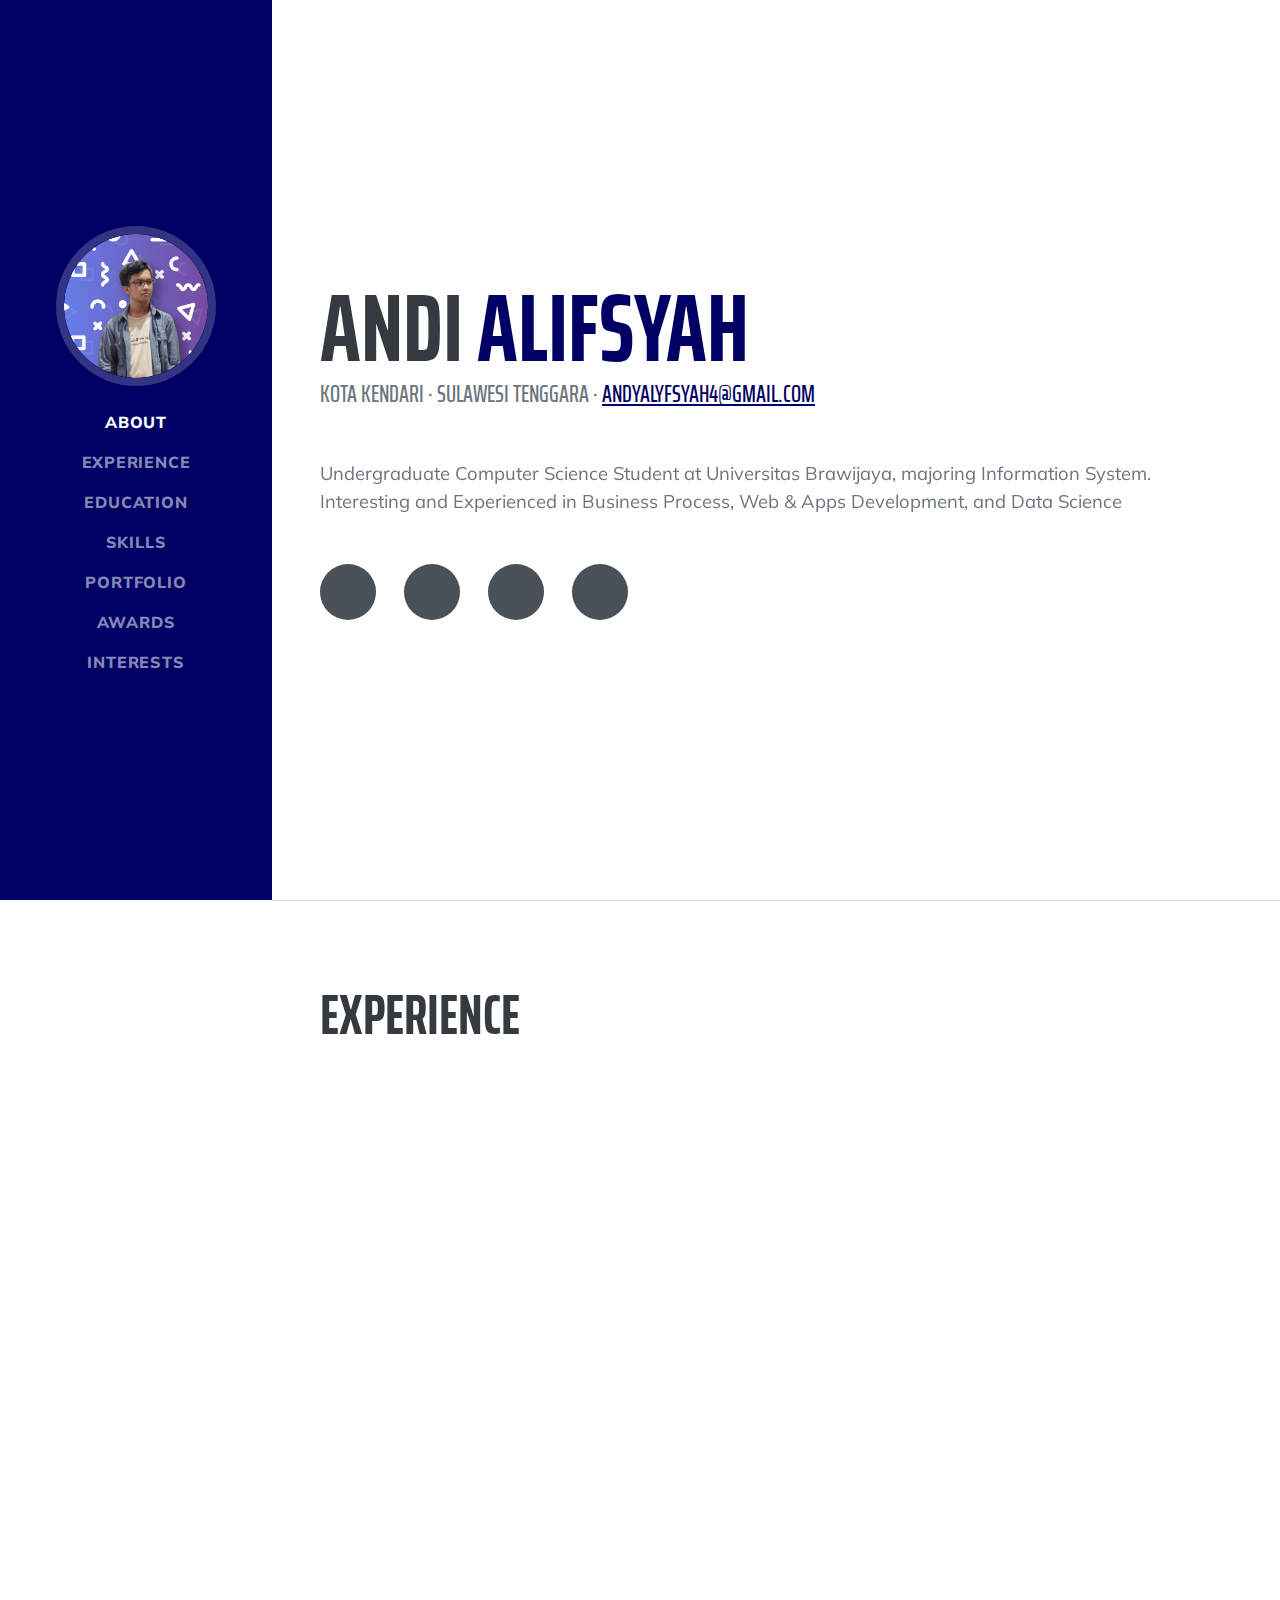
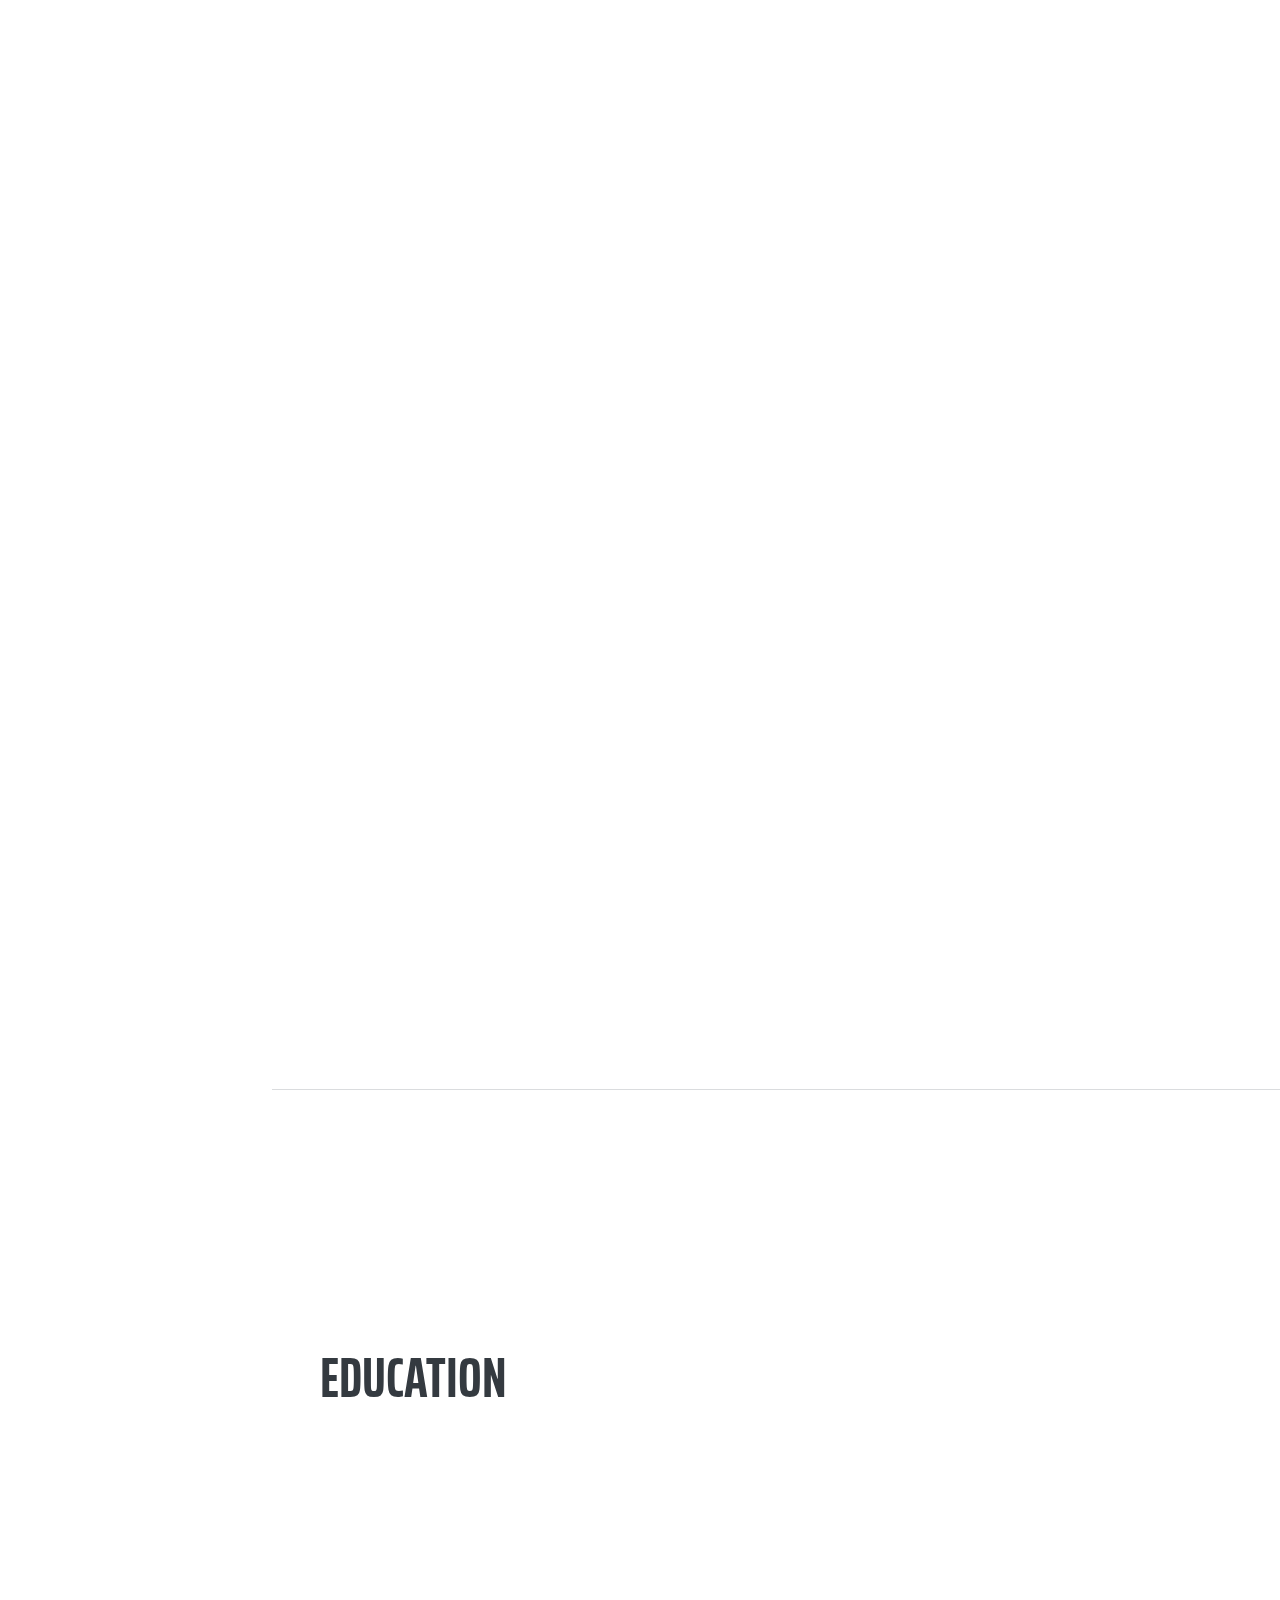
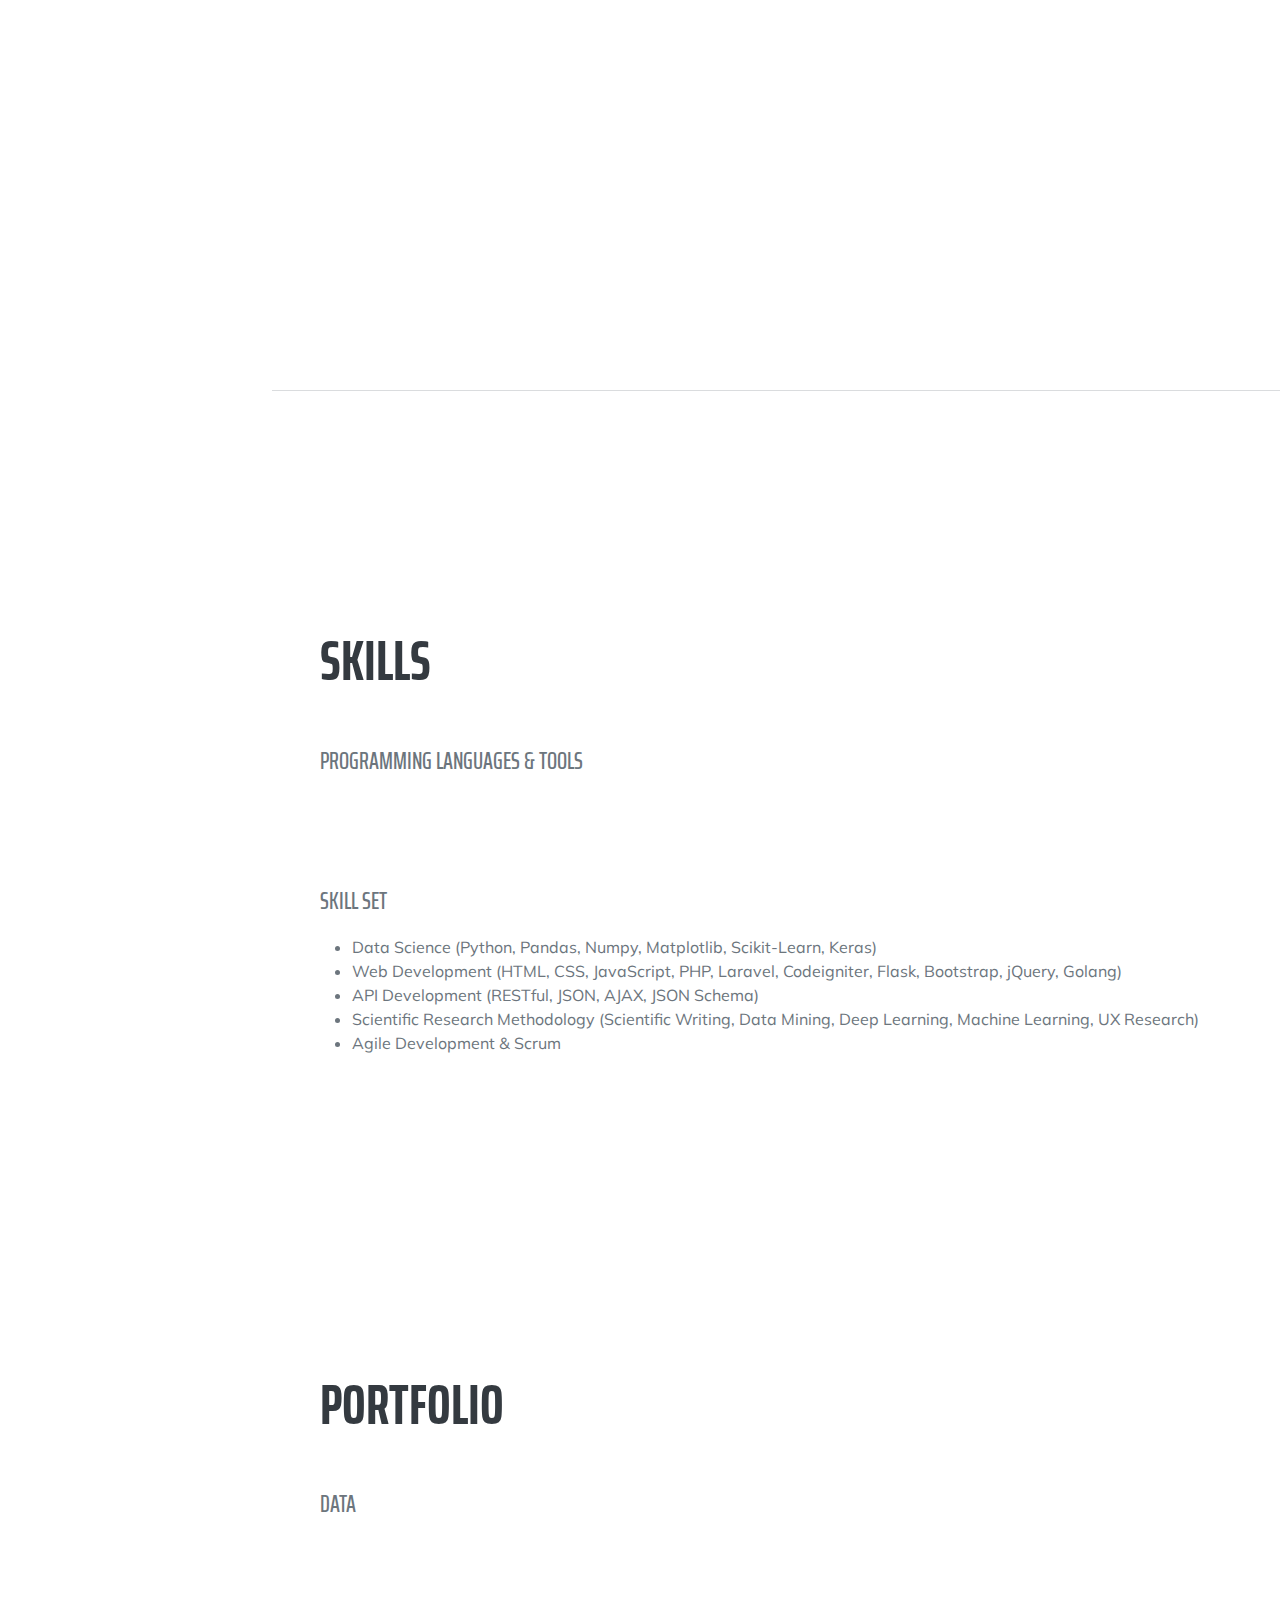
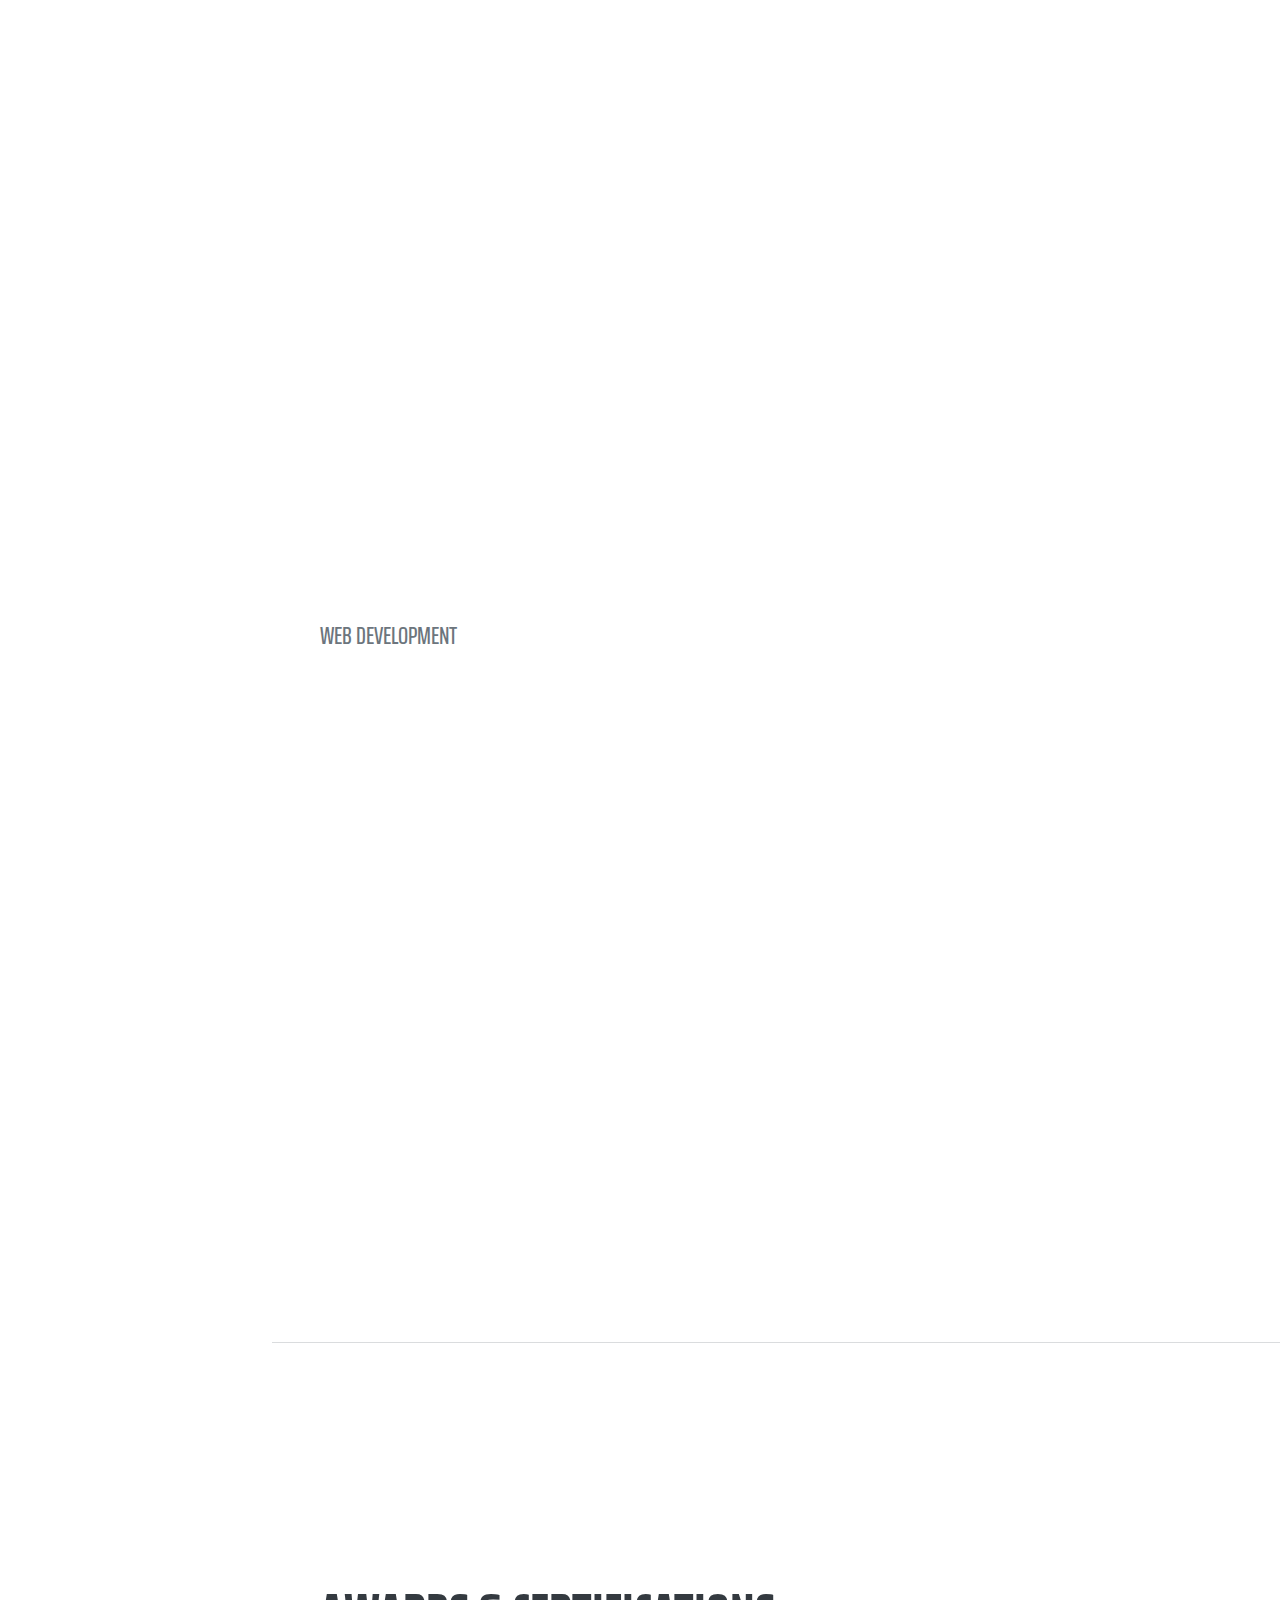
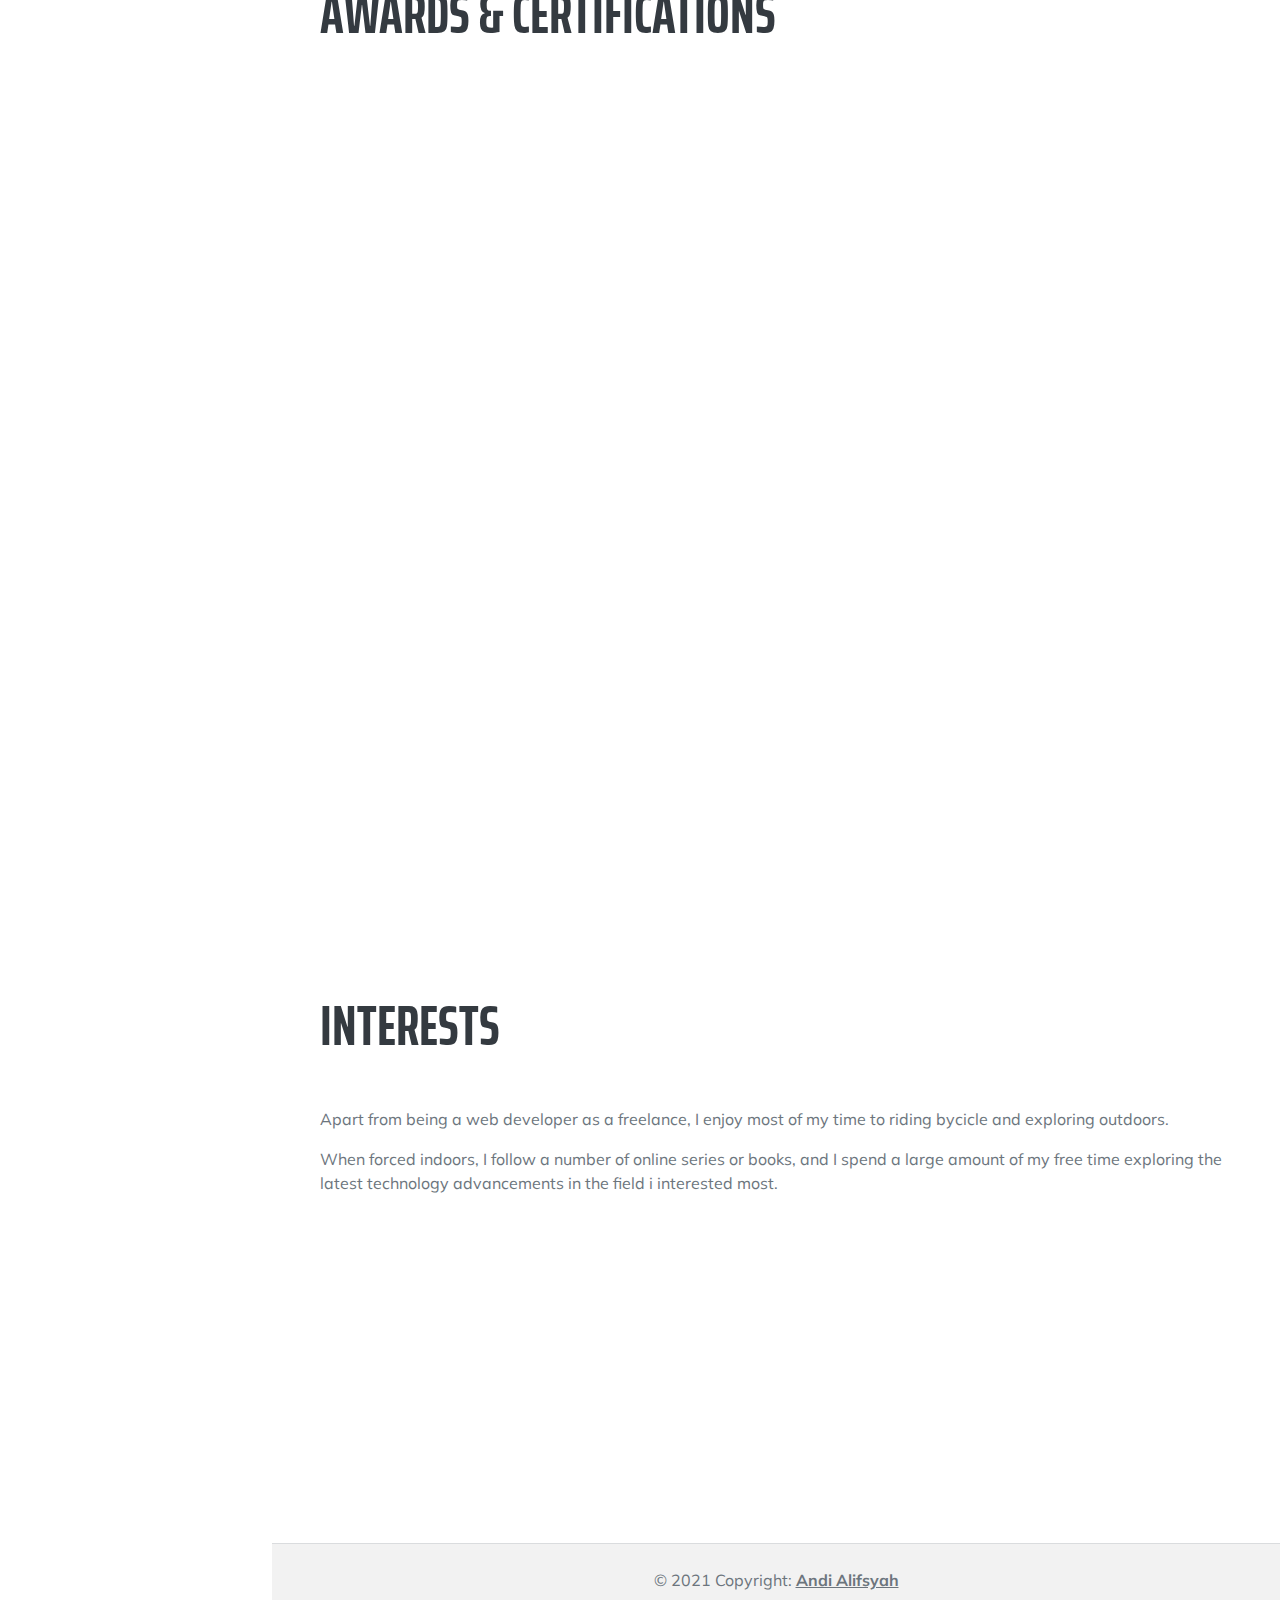
==== index.html @ 4d2c9d0e "ubah dikit (lagi)" ====
<!DOCTYPE html>
<html lang="en">

<head>
    <meta charset="utf-8" />
    <meta name="viewport" content="width=device-width, initial-scale=1" />
    <meta name="google-site-verification" content="ivqWBOQzYNI2BToI3m2baflJYf9LRAAvGxB5oE5J-8c" />
    <meta name="description"
        content="Web Resume of Andi Alifsyah Dyasham, Web Developer, Data Scientist, Researcher. Undergraduate Computer Science Student at Universitas Brawijaya, majoring Information System.
        Interesting and Experienced in Business Process, Web & Apps Development, and Data Science" />
    <meta name="author" content="Andi Alifsyah" />
    <title>Andi Alifsyah Dyasham</title>
    <link rel="icon" type="image/x-icon" href="assets/img/favicon.ico" />
    <!-- Font Awesome icons (free version)-->
    <script src="https://use.fontawesome.com/releases/v5.15.3/js/all.js" crossorigin="anonymous"></script>
    <!-- Google fonts-->
    <link href="https://fonts.googleapis.com/css?family=Saira+Extra+Condensed:500,700" rel="stylesheet"
        type="text/css" />
    <link href="https://fonts.googleapis.com/css?family=Muli:400,400i,800,800i" rel="stylesheet" type="text/css" />
    <!-- Core theme CSS (includes Bootstrap)-->
    <link href="css/styles.css" rel="stylesheet" />
    <link href="https://unpkg.com/aos@2.3.1/dist/aos.css" rel="stylesheet">
    <script src="https://unpkg.com/aos@2.3.1/dist/aos.js"></script>


    <!-- Global site tag (gtag.js) - Google Analytics -->
    <script async src="https://www.googletagmanager.com/gtag/js?id=G-77PC095VLP"></script>
    <script>
        window.dataLayer = window.dataLayer || [];
        function gtag() { dataLayer.push(arguments); }
        gtag('js', new Date());

        gtag('config', 'G-77PC095VLP');
    </script>

</head>

<body id="page-top">
    <!-- Navigation-->
    <nav class="navbar navbar-expand-lg navbar-dark bg-primary fixed-top" id="sideNav">
        <a class="navbar-brand js-scroll-trigger" href="#page-top">
            <span class="d-block d-lg-none">Andi Alifsyah </span>
            <span class="d-none d-lg-block"><img class="img-fluid img-profile rounded-circle mx-auto mb-2"
                    src="assets/img/profile.jpg" alt="..." /></span>
        </a>
        <button class="navbar-toggler" type="button" data-bs-toggle="collapse" data-bs-target="#navbarResponsive"
            aria-controls="navbarResponsive" aria-expanded="false" aria-label="Toggle navigation"><span
                class="navbar-toggler-icon"></span></button>
        <div class="collapse navbar-collapse" id="navbarResponsive">
            <ul class="navbar-nav">
                <li class="nav-item"><a class="nav-link js-scroll-trigger" href="#about">About</a></li>
                <li class="nav-item"><a class="nav-link js-scroll-trigger" href="#experience">Experience</a></li>
                <li class="nav-item"><a class="nav-link js-scroll-trigger" href="#education">Education</a></li>
                <li class="nav-item"><a class="nav-link js-scroll-trigger" href="#skills">Skills</a></li>
                <li class="nav-item"><a class="nav-link js-scroll-trigger" href="#portofolio">Portfolio</a></li>
                <li class="nav-item"><a class="nav-link js-scroll-trigger" href="#awards">Awards</a></li>
                <li class="nav-item"><a class="nav-link js-scroll-trigger" href="#interests">Interests</a></li>
            </ul>
        </div>
    </nav>
    <!-- Page Content-->
    <div class="container-fluid p-0">
        <!-- About-->
        <section class="resume-section" id="about">
            <div class="resume-section-content">
                <h1 class="mb-0">
                    Andi
                    <span class="text-primary">Alifsyah</span>
                </h1>
                <div class="subheading mb-5">
                    Kota Kendari · Sulawesi Tenggara ·
                    <a href="mailto:andyalyfsyah4@gmail.com" class="text-primary">andyalyfsyah4@gmail.com</a>
                </div>
                <p class="lead mb-5" data-aos="zoom-in-down">Undergraduate Computer Science Student at Universitas
                    Brawijaya, majoring Information System. <br> Interesting and Experienced in Business Process, Web &
                    Apps Development, and Data Science</p>
                <div class="social-icons">
                    <a class="social-icon" data-aos="zoom-in-down" href="https://www.linkedin.com/in/andyalyf"><i
                            class="fab fa-linkedin-in"></i></a>
                    <a class="social-icon" data-aos="zoom-in-down" href="https://github.com/AndiAlifs"><i
                            class="fab fa-github"></i></a>
                    <a class="social-icon" data-aos="zoom-in-down" href="https://twitter.com/andyalyfsyah"><i
                            class="fab fa-twitter"></i></a>
                    <a class="social-icon" data-aos="zoom-in-down" href="https://www.instagram.com/andi.alifs/"><i
                            class="fab fa-instagram"></i></a>
                </div>
            </div>
        </section>
        <hr class="m-0" />
        <!-- Experience-->
        <section class="resume-section" id="experience">
            <div class="resume-section-content">
                <h2 class="mb-5">Experience</h2>
                <div class="d-flex flex-column flex-md-row justify-content-between mb-5" data-aos="zoom-in-right">
                    <div class="flex-grow-1">
                        <h3 class="mb-0">Teaching Assistant for Web Development Course</h3>
                        <div class="subheading mb-3">PACCMANN</div>
                        <p>
                            Responsible for assisting students in learning web development. I was assigned to teach
                            students about HTML, CSS, and Javascript. I also responsible for creating and grading
                            assignments and exams.
                        </p>
                    </div>
                    <div class="flex-shrink-0"><span class="text-primary">February 2023 - Present</span></div>
                </div>
                <div class="d-flex flex-column flex-md-row justify-content-between mb-5" data-aos="zoom-in-right">
                    <div class="flex-grow-1">
                        <h3 class="mb-0">Full Stack Web Developer</h3>
                        <div class="subheading mb-3">Venturo Pro, Malang</div>
                        <p>Responsible for implementing and developing web application for client. I was assigned to
                            develop the project from design, development, and deployment. The project that was developed
                            is a web application for managing and monitoring employee performance. Tech stack that was
                            used is Laravel, Angular, Go, Docker, NoSQL, and MySQL
                        </p>
                    </div>
                    <div class="flex-shrink-0"><span class="text-primary">December 2022 - March 2023</span></div>
                </div>
                <div class="d-flex flex-column flex-md-row justify-content-between mb-5" data-aos="zoom-in-right">
                    <div class="flex-grow-1">
                        <h3 class="mb-0">Researcher</h3>
                        <div class="subheading mb-3">Faculty of Computer Science, Universitas Brawijaya</div>
                        <p>Responsible for research and develop project in Technology Enhanced Learning Laboratory of
                            FILKOM UB. The project that was developed is a chatbot engine. I was assigned to develop the
                            project from data collection of most frequent QA in FILKOM Academic Service, exploration and
                            analysis of the data, determine best algorithm, developing the model, and measure the
                            performance</p>
                    </div>
                    <div class="flex-shrink-0"><span class="text-primary">February 2022 - June 2022</span></div>
                </div>
                <div class="d-flex flex-column flex-md-row justify-content-between mb-5" data-aos="zoom-in-right">
                    <div class="flex-grow-1">
                        <h3 class="mb-0">Mobile Apps Laboratory Assistant</h3>
                        <div class="subheading mb-3">Faculty of Computer Science, Universitas Brawijaya</div>
                        <p>Assist lecturer to do practice in laboratory of Mobile Programming courses</p>
                    </div>
                    <div class="flex-shrink-0"><span class="text-primary">January 2022 -May 2022</span></div>
                </div>
                <div class="d-flex flex-column flex-md-row justify-content-between mb-5" data-aos="zoom-in-right">
                    <div class="flex-grow-1">
                        <h3 class="mb-0">Database Laboratory Assistant</h3>
                        <div class="subheading mb-3">Faculty of Computer Science, Universitas Brawijaya</div>
                        <p>Assist lecturer to do practice in laboratory of Database Administration course and Basic
                            Database SQL course</p>
                    </div>
                    <div class="flex-shrink-0"><span class="text-primary">January 2021 - January 2022</span></div>
                </div>
                <div class="d-flex flex-column flex-md-row justify-content-between mb-5" data-aos="zoom-in-right">
                    <div class="flex-grow-1">
                        <h3 class="mb-0">Basic Programming Laboratory Assistant</h3>
                        <div class="subheading mb-3">Faculty of Computer Science, Universitas Brawijaya</div>
                        <p>Assist lecturer to do practice in laboratory in Basic Programming course</p>
                    </div>
                    <div class="flex-shrink-0"><span class="text-primary">August 2020 - December 2020</span></div>
                </div>
                <div class="d-flex flex-column flex-md-row justify-content-between mb-5" data-aos="zoom-in-right">
                    <div class="flex-grow-1">
                        <h3 class="mb-0">full stack web developer Intern</h3>
                        <div class="subheading mb-3">Techno Studio - Kendari</div>
                        <p>Develop web-based application from requirement engineering using UML to development using
                            Bootstrap, Laravel, and jQuery</p>
                    </div>
                    <div class="flex-shrink-0"><span class="text-primary">February 2021 - June 2021</span></div>
                </div>
            </div>
        </section>
        <hr class="m-0" />
        <!-- Education-->
        <section class="resume-section" id="education">
            <div class="resume-section-content">
                <h2 class="mb-5">Education</h2>
                <div class="d-flex flex-column flex-md-row justify-content-between mb-5" data-aos="zoom-in-right">
                    <div class="flex-grow-1">
                        <h3 class="mb-0">Universitas Brawijaya</h3>
                        <div class="subheading mb-3">Masters of Computer Science</div>
                        <div>Computer Science - Intelligent System</div>
                        <div class="flex-shrink-0"><span class="text-primary">August 2022 - Present</span></div>
                        <!-- <p>GPA: 3.23</p> -->
                    </div>
                    <div class="flex-grow-1">
                        <h3 class="mb-0">Universitas Brawijaya</h3>
                        <div class="subheading mb-3">Bachelor of Computer Science</div>
                        <div>Computer Science - Information System</div>
                        <!-- <p>GPA: 3.23</p> -->
                    </div>
                    <div class="flex-shrink-0"><span class="text-primary">August 2019 - Present</span></div>
                </div>
                <div class="d-flex flex-column flex-md-row justify-content-between" data-aos="zoom-in-right">
                    <div class="flex-grow-1">
                        <h3 class="mb-0">SMA Negeri 4 Kendari</h3>
                        <div class="subheading mb-3">Mathematics and Science</div>
                        <!-- <p>GPA: 3.56</p> -->
                    </div>
                    <div class="flex-shrink-0"><span class="text-primary">August 2016 - June 2019</span></div>
                </div>
            </div>
        </section>
        <hr class="m-0" />
        <!-- Skills-->
        <section class="resume-section" id="skills">
            <div class="resume-section-content">
                <h2 class="mb-5">Skills</h2>
                <div class="subheading mb-3">Programming Languages & Tools</div>
                <ul class="list-inline dev-icons">
                    <li class="list-inline-item"><i class="fab fa-python"></i></li>
                    <li class="list-inline-item"><i class="fab fa-php"></i></li>
                    <li class="list-inline-item"><i class="fab fa-js-square"></i></li>
                    <li class="list-inline-item"><i class="fab fa-laravel"></i></li>
                    <li class="list-inline-item"><i class="fab fa-html5"></i></li>
                    <li class="list-inline-item"><i class="fab fa-css3-alt"></i></li>
                    <li class="list-inline-item"><i class="fab fa-bootstrap"></i></li>
                    <li class="list-inline-item"><i class="fab fa-microsoft"></i></li>
                </ul>
                <div class="subheading mb-3">Skill set</div>
                <ul class="fa-ul mb-0">
                    <li>
                        <span class="fa-li"><i class="fas fa-check"></i></span>
                        Data Science (Python, Pandas, Numpy, Matplotlib, Scikit-Learn, Keras)
                    </li>
                    <li>
                        <span class="fa-li"><i class="fas fa-check"></i></span>
                        Web Development (HTML, CSS, JavaScript, PHP, Laravel, Codeigniter, Flask, Bootstrap, jQuery, Golang)
                    </li>
                    <li>
                        <span class="fa-li"><i class="fas fa-check"></i></span>
                        API Development (RESTful, JSON, AJAX, JSON Schema)
                    </li>
                    <li>
                        <span class="fa-li"><i class="fas fa-check"></i></span>
                        Scientific Research Methodology (Scientific Writing, Data Mining, Deep Learning, Machine
                        Learning, UX Research)
                    </li>
                    <li>
                        <span class="fa-li"><i class="fas fa-check"></i></span>
                        Agile Development & Scrum
                    </li>
                </ul>
            </div>
        </section>
        <section class="resume-section" id="portofolio">
            <div class="resume-section-content">
                <h2 class="mb-5">Portfolio</h2>
                <div class="subheading mb-3">Data</div>
                <div class="row mb-3">
                    <div class="col-md-6 col-lg-4 col-sm-12 mb-3" data-aos="zoom-in-down">
                        <div class="card mb-5 mb-lg-0" style="width: 18rem; ">
                            <img src="assets\img\ssprojek\halofilkom.png" class="card-img-top">
                            <div class="card-body">
                                <h5 class="card-title">Chatbot FILKOM</h5>
                                <p class="card-text">Chatbot FILKOM is a rule based chatbot developed in flask and
                                    tensorflow keras. The Chatbot can serve as an agent to answer student question
                                    immidiately without waiting the admin to answer the question</p>
                                <a href="https://halofilkom.azurewebsites.net/" class="btn btn-primary text-white"> <i
                                        class="fa fa-globe" aria-hidden="true"></i> Website</a>
                                <a href="https://colab.research.google.com/drive/1bRv6AE0oZB1WkbKU55-AMCFTBWEbKYHy#scrollTo=mEsH27Bdp2Ve"
                                    class="btn btn-dark text-white"> <i class="fab fa-python"></i> Notebook</a>
                            </div>
                        </div>
                    </div>
                    <div class="col-md-6 col-lg-4 col-sm-12 mb-3" data-aos="zoom-in-down">

                        <div class="card" style="width: 18rem; ">
                            <img src="assets\img\ssprojek\dashboard.png" class="card-img-top">
                            <div class="card-body">
                                <h5 class="card-title">Superstore Dashboard</h5>
                                <p class="card-text">Implementing dashboard of Suiperstore dataset according to store
                                    KPI using Tableau. The content of dashboard include descriptive information and
                                    predictive information such as sales prediction in the following month</p>
                                <a href="https://s.ub.ac.id/kba-kelompok5" class="btn btn-info text-white "> <i
                                        class="fa fa-desktop" aria-hidden="true"></i> Dashboard</a>
                            </div>
                        </div>
                    </div>
                    <div class="col-md-6 col-lg-4 col-sm-12 mb-3" data-aos="zoom-in-down">

                        <div class="card" style="width: 18rem; ">
                            <img src="assets\img\ssprojek\datascience.png" class="card-img-top">
                            <div class="card-body">
                                <h5 class="card-title">Predicting Data Scientist Jobs Changes with Decision Tree</h5>
                                <p class="card-text">Implementing Decision Tree on kaggle's Data Scientist Jobs Change
                                    Dataset to predicting the the Jobs Change. The Project Include EDA, Hyper Parameter
                                    Optimizing, Feature Selection, and Model Evaluation</p>
                                <a href="https://www.researchgate.net/publication/360043324_Proyek_Akhir_Mata_Kuliah_Pengantar_Sains_Data_PREDIKSI_KEMUNGKINAN_SEORANG_DATA_SCIENTIST_MENGGANTI_PEKERJAAN_MENGGUNAKAN_DECISION_TREE_CLASSIFIER_DTC"
                                    class="btn btn-light"><i class="fa fa-file" aria-hidden="true"></i> Paper</a>
                                <a href="https://colab.research.google.com/drive/1pv7sfX2sKWaJCOY5jQIgCiCEueJwds81?usp=sharing"
                                    class="btn btn-dark text-white"><i class="fab fa-python"></i> Notebook</a>
                            </div>
                        </div>
                    </div>
                    <div class="col-md-6 col-lg-4 col-sm-12 mb-3" data-aos="zoom-in-down">

                        <div class="card" style="width: 18rem; ">
                            <img src="assets\img\ssprojek\newsclassifier.png" class="card-img-top">
                            <div class="card-body">
                                <h5 class="card-title">News Classifier using Naive Bayes</h5>
                                <p class="card-text">Implementing Decision Tree on kaggle's Data Scientist Jobs Change
                                    Dataset to predicting the the Jobs Change. The Project include EDA, Hyper Parameter
                                    Optimizing, Feature Selection, and Model Evaluation</p>
                                <a href="https://github.com/AndiAlifsyah195150401111048/Klasifikasi-Text"
                                    class="btn btn-dark text-white"><i class="fab fa-python"></i> Notebook</a>
                            </div>
                        </div>
                    </div>
                    <div class="col-md-6 col-lg-4 col-sm-12 mb-3" data-aos="zoom-in-down">

                        <div class="card" style="width: 18rem; ">
                            <img src="assets\img\ssprojek\mobilephone.png" class="card-img-top">
                            <div class="card-body">
                                <h5 class="card-title">Predicting Mobile Phone Price Range with Random Forest</h5>
                                <p class="card-text">Implementing Random Forest on kaggle's Mobile Phone Dataset to
                                    predicting the price range. The Project include EDA, Hyper Parameter Optimizing,
                                    Feature Selection, and Model Evaluation</p>
                                <a href="https://colab.research.google.com/drive/1-4WsEIczZUrFqHXNAF_3lqZ7r3uogzVu?usp=sharing"
                                    class="btn btn-dark text-white"><i class="fab fa-python"></i> Notebook</a>
                            </div>
                        </div>
                    </div>
                    <div class="col-md-6 col-lg-4 col-sm-12 mb-3" data-aos="zoom-in-down">

                        <div class="card" style="width: 18rem; ">
                            <img src="assets\img\ssprojek\twitter.png" class="card-img-top">
                            <div class="card-body">
                                <h5 class="card-title">COVID19 Tweet Crawling and Clustering</h5>
                                <p class="card-text">Crawling COVID19 Tweets Related in Bahasa Indonesia using Tweepy
                                    API. The crawled tweets then clustered using K-Means to identify clusters of the
                                    tweets</p>
                                <a href="https://colab.research.google.com/drive/1FQl5y7XvZIZ5E5TX-6XKshUoioxT-5AY?usp=sharing#scrollTo=WQRTQCH7KVDP"
                                    class="btn btn-dark text-white"><i class="fab fa-python"></i> Notebook</a>
                            </div>
                        </div>
                    </div>
                </div>
                <div class="subheading mt-3 mb-3">Web Development</div>
                <div class="row">
                    <div class="col-md-6 col-lg-4 col-sm-12 mb-3" data-aos="zoom-in-down">

                        <div class="card" style="width: 18rem; ">
                            <img src="assets\img\ssprojek\wesim.png" class="card-img-top">
                            <div class="card-body">
                                <h5 class="card-title">Wesim POS</h5>
                                <p class="card-text">Wesim is a point of sales web based application. The feature
                                    include cashier, reporting, export to pdf, product management, etc. This project was
                                    built using Laravel, Bootstrap, Jquery, etc. </p>
                                <a href="https://github.com/AndiAlifs/wesim_pos" class="btn btn-secondary"> <i
                                        class="fa fa-folder" aria-hidden="true"></i> Github</a>
                            </div>
                        </div>
                    </div>
                    <div class="col-md-6 col-lg-4 col-sm-12 mb-3" data-aos="zoom-in-down">

                        <div class="card" style="width: 18rem; ">
                            <img src="assets\img\ssprojek\kasirku.png" class="card-img-top">
                            <div class="card-body">
                                <h5 class="card-title">Kasirku POS</h5>
                                <p class="card-text">KASIRKU is a Point Of sales Web Based Application. The project was
                                    built on Codeigniter 3, Bootstrap, Jquery (For AJAX Transaction), etc. </p>
                                <a href="https://kasirku.risera.online/" class="btn btn-primary text-white"><i
                                        class="fa fa-globe" aria-hidden="true"></i> Website</a>
                                <a href="https://github.com/AndiAlifs/wesim_pos" class="btn btn-secondary"><i
                                        class="fa fa-folder" aria-hidden="true"></i> Github</a>
                            </div>
                        </div>
                    </div>
                    <div class="col-md-6 col-lg-4 col-sm-12 mb-3" data-aos="zoom-in-down">

                        <div class="card" style="width: 18rem; ">
                            <img src="assets\img\ssprojek\handayani.png" class="card-img-top">
                            <div class="card-body">
                                <h5 class="card-title">Sertifikat Handayani</h5>
                                <p class="card-text">Sertifikat Elektronik Handayani is a web based application to store
                                    and show certificate that issued by YPA – Handayani Kendari. This project was built
                                    using Laravel 8, Bootstrap, etc. </p>
                                <a href="https://github.com/AndyAlyf/Sertifikat-Handayani" class="btn btn-secondary"><i
                                        class="fa fa-folder" aria-hidden="true"></i> Github</a>
                            </div>
                        </div>
                    </div>
                    <div class="col-md-6 col-lg-4 col-sm-12 mb-3" data-aos="zoom-in-down">

                        <div class="card" style="width: 18rem; ">
                            <img src="assets\img\ssprojek\predictdiabetes.png" class="card-img-top">
                            <div class="card-body">
                                <h5 class="card-title">Predict Diabetes API</h5>
                                <p class="card-text">REST API to predict whether someone has a potential of diabetes or
                                    not. Built using Django and Python as language. </p>
                                <a href="https://predict-diabetes-api.herokuapp.com/predict "
                                    class="btn btn-primary text-white"><i class="fa fa-paperclip"
                                        aria-hidden="true"></i> Endpoint URL</a>
                                <a href="https://github.com/AndyAlyf/PredictDiabetes_RESTAPI "
                                    class="btn btn-secondary"><i class="fa fa-folder" aria-hidden="true"></i> Github</a>
                            </div>
                        </div>
                    </div>
                    <div class="col-md-6 col-lg-4 col-sm-12 mb-3" data-aos="zoom-in-down">

                        <div class="card" style="width: 18rem; ">
                            <img src="assets\img\ssprojek\forklift.png" class="card-img-top">
                            <div class="card-body">
                                <h5 class="card-title">Rental Forklift App</h5>
                                <p class="card-text">Rental Forklift app is a point of sales web based application to
                                    supplort forklift rental business operations. The project was built using
                                    Codeigniter 4, Bootstrap, DomPDF module. </p>
                                <a href="https://github.com/AndyAlyf/app_rental_forklift" class="btn btn-secondary"><i
                                        class="fa fa-folder" aria-hidden="true"></i> Github</a>
                            </div>
                        </div>
                    </div>

                    <div class="col-md-6 col-lg-4 col-sm-12 mb-3" data-aos="zoom-in-down">

                        <div class="card" style="width: 18rem; ">
                            <img src="assets/img/ssprojek/ssgenuine.png" class="card-img-top">
                            <div class="card-body">
                                <h5 class="card-title">Genuine Web</h5>
                                <p class="card-text">Genuine Web is a Online Reservation Application. The project was
                                    built on Native PHP, Bootstrap, Jquery (For AJAX Transaction), etc. </p>
                                <a href="https://genuineweb.000webhostapp.com/" class="btn btn-primary text-white"><i
                                        class="fa fa-globe" aria-hidden="true"></i> Website</a>
                                <a href="https://github.com/AndiAlifs/wesim_pos" class="btn btn-secondary"><i
                                        class="fa fa-folder" aria-hidden="true"></i> Github</a>
                            </div>
                        </div>
                    </div>
                </div>
            </div>


    </div>
    </section>
    <hr class="m-0" />
    <!-- Awards-->
    <section class="resume-section" id="awards">
        <div class="resume-section-content">
            <h2 class="mb-5">Awards & Certifications</h2>
            <ul class="fa-ul mb-0" data-aos="fade-right">
                <li>
                    <span class="fa-li"><i class="fas fa-trophy text-warning"></i></span>
                    2nd Winner of Universitas Mataram National Paper Competition 2023 
                </li>
                <li>
                    <span class="fa-li"><i class="fas fa-trophy text-warning"></i></span>
                    1st Winner of Universitas Soedirman Faculty of Biology National Essay Competition 2023 for Master Student
                </li>
                <li>
                    <span class="fa-li"><i class="fas fa-trophy text-warning"></i></span>
                    Bronze Medalist of International Youth Business Competition 2022 in Entrepreneurship Category
                </li>
                <li>
                    <span class="fa-li"><i class="fas fa-trophy text-warning"></i></span>
                    Awardee of Bank Indonesia Scholarship 2022
                </li>
                <li>
                    <span class="fa-li"><i class="fas fa-trophy text-warning"></i></span>
                    2nd Runner Up Mahasiswa Berprestasi Fakultas Ilmu Komputer Universitas Brawijaya 2022
                </li>
                <li>
                    <span class="fa-li"><i class="fas fa-trophy text-warning"></i></span>
                    2nd Place Dekan Cup Faculty of Computer Science Universitas Brawijaya Scientific Paper
                    Competition 2021
                </li>
                <li>
                    <span class="fa-li"><i class="fas fa-trophy text-warning"></i></span>
                    Funding Recipient of Program Mahasiswa Wirausaha (PMW) Universitas Brawijaya 2021
                </li>
                <li>
                    <span class="fa-li"><i class="fas fa-trophy text-warning"></i></span>
                    Favourite Mahasiswa Berprestasi (MAWAPRES) FILKOM UB 2021
                </li>
                <li>
                    <span class="fa-li"><i class="fas fa-trophy text-warning"></i></span>
                    Finalist Technoscape BNCC Hackathon Universitas Bina Nusantara 2021
                </li>
                <li>
                    <span class="fa-li"><i class="fas fa-trophy text-warning"></i></span>
                    1st Place Scientific Article BPM Gallusia 2020
                </li>
                <li>
                    <span class="fa-li"><i class="fas fa-trophy text-warning"></i></span>
                    2nd Place Essay Competition : Gebyar Lomba Dilan 2020
                </li>
                <li>
                    <span class="fa-li"><i class="fas fa-trophy text-warning"></i></span>
                    Participant of Google Code-In 2019
                </li>
                <li>
                    <span class="fa-li"><i class="fas fa-trophy text-warning"></i></span>
                    Participant of Google Code-In 2018
                </li>


            </ul>
        </div>
    </section>
    </div>
    <!-- Interests-->
    <section class="resume-section" id="interests">
        <div class="resume-section-content">
            <h2 class="mb-5">Interests</h2>
            <p>Apart from being a web developer as a freelance, I enjoy most of my time to riding bycicle and
                exploring outdoors.</p>
            <p class="mb-0">When forced indoors, I follow a number of online series or books, and I spend a large
                amount of my free time exploring the latest technology advancements in the field i interested most.
            </p>
        </div>
    </section>
    <hr class="m-0" />
    <!-- Copyright -->
    <div class="text-center p-4" style="background-color: rgba(0, 0, 0, 0.05);">
        © 2021 Copyright:
        <a class="text-reset fw-bold" href="https://andialifs.github.io/">Andi Alifsyah</a>
    </div>
    <!-- Copyright -->
    <!-- Bootstrap core JS-->
    <script src="https://cdn.jsdelivr.net/npm/bootstrap@5.1.0/dist/js/bootstrap.bundle.min.js"></script>
    <!-- Core theme JS-->
    <script src="js/scripts.js"></script>
    <script>
        AOS.init({
            'duration': 800
        });
    </script>
</body>

</html>
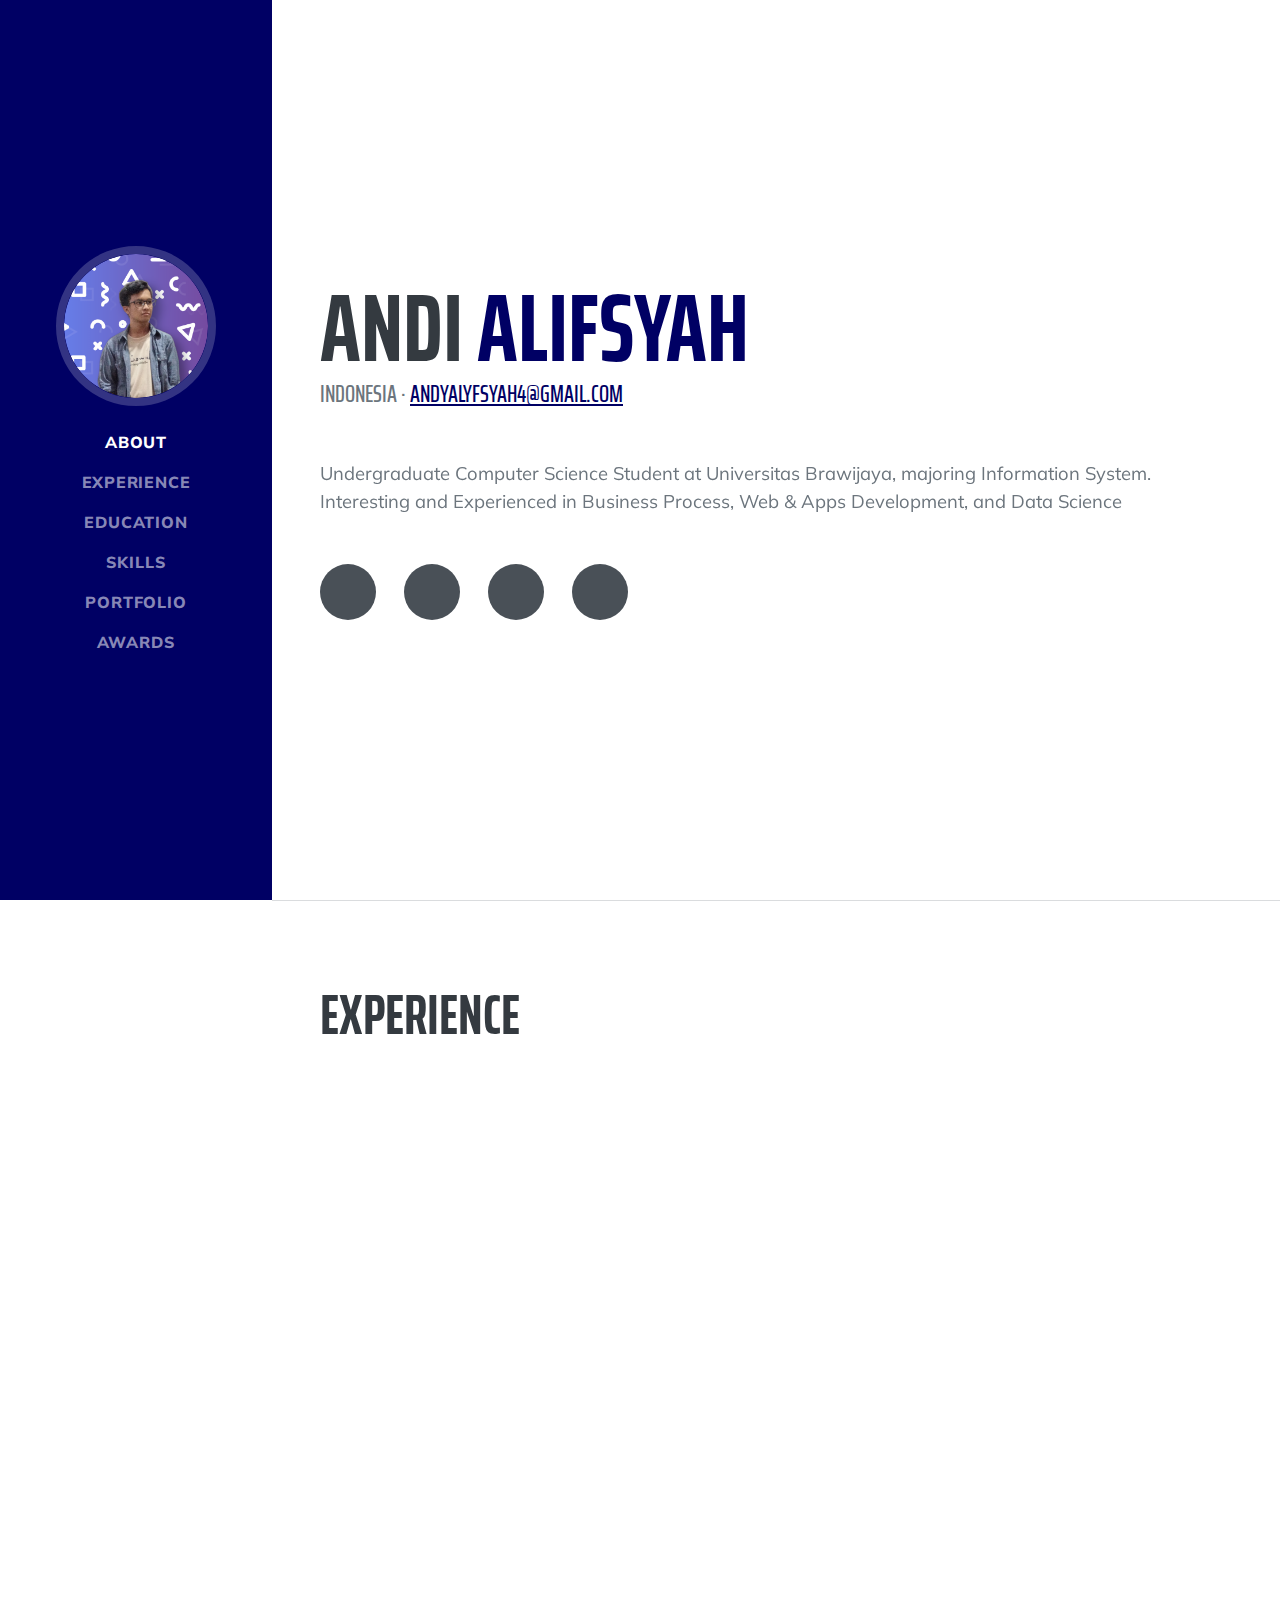
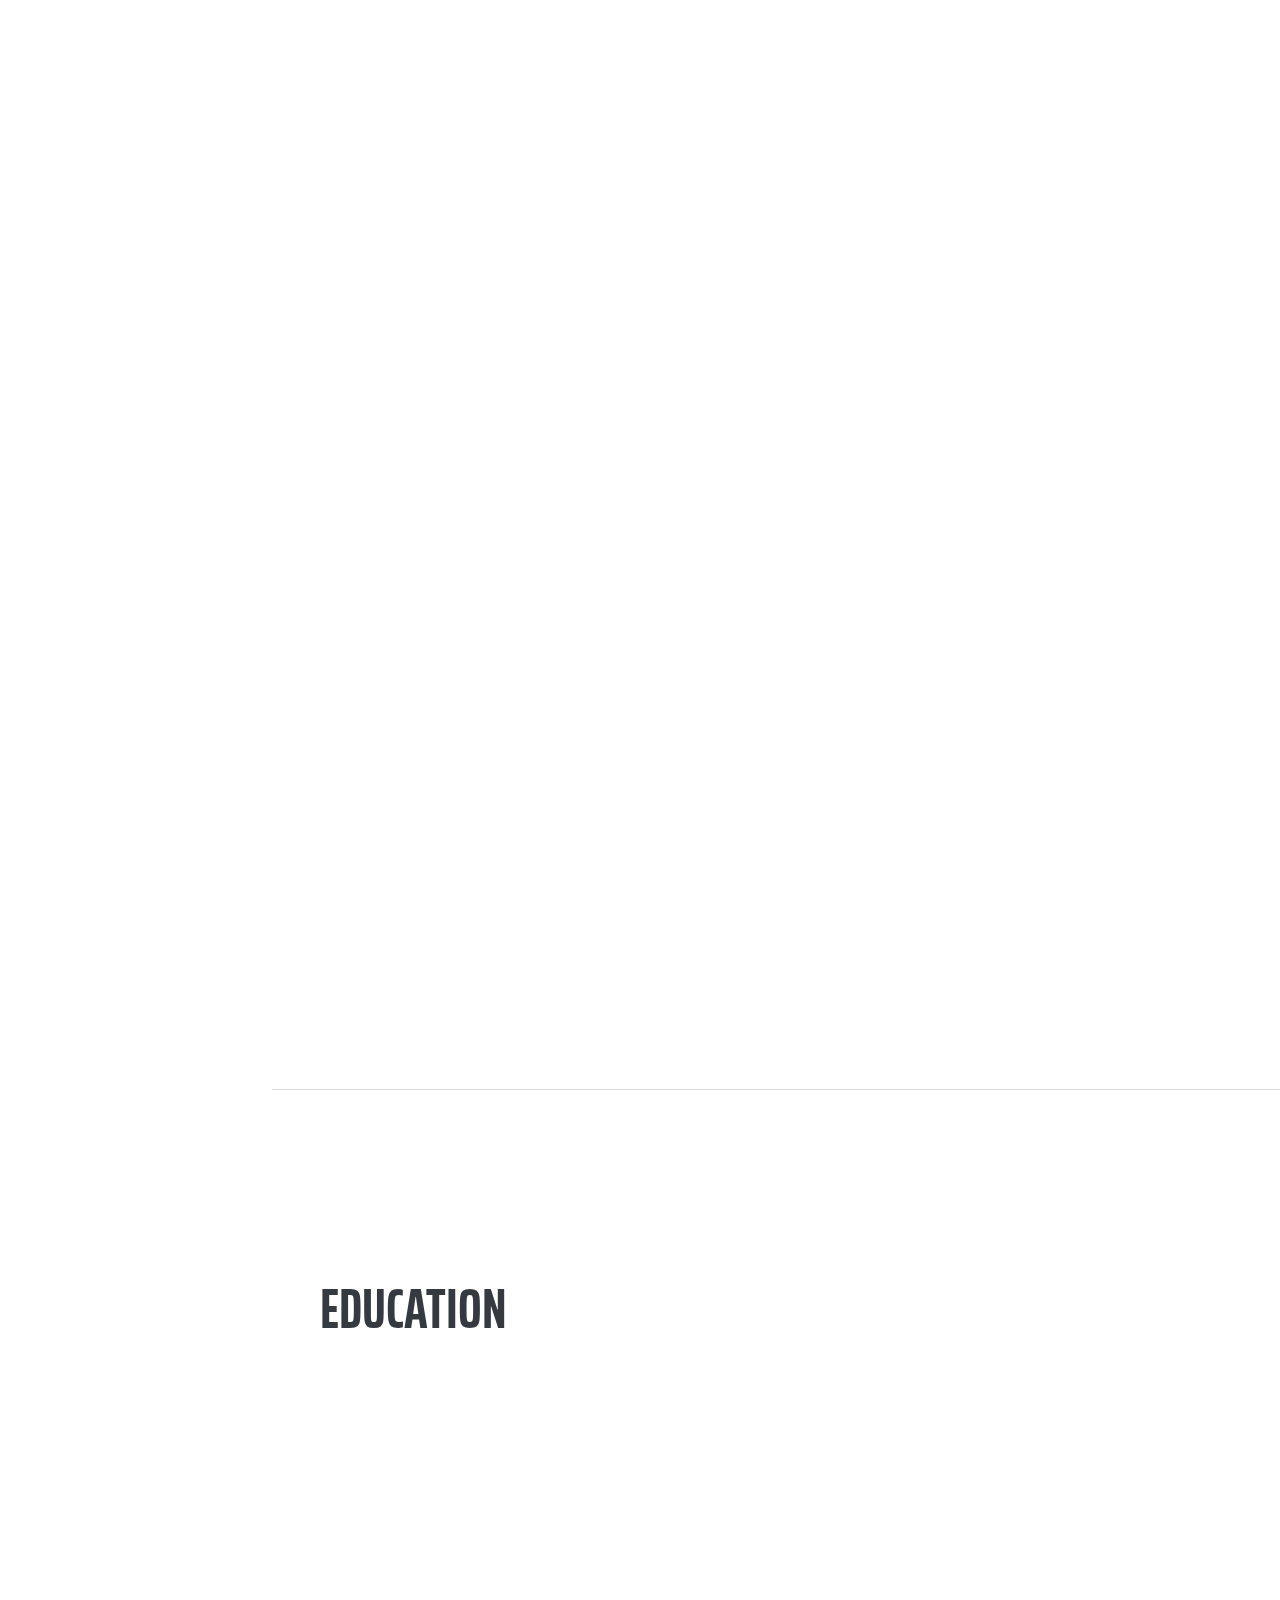
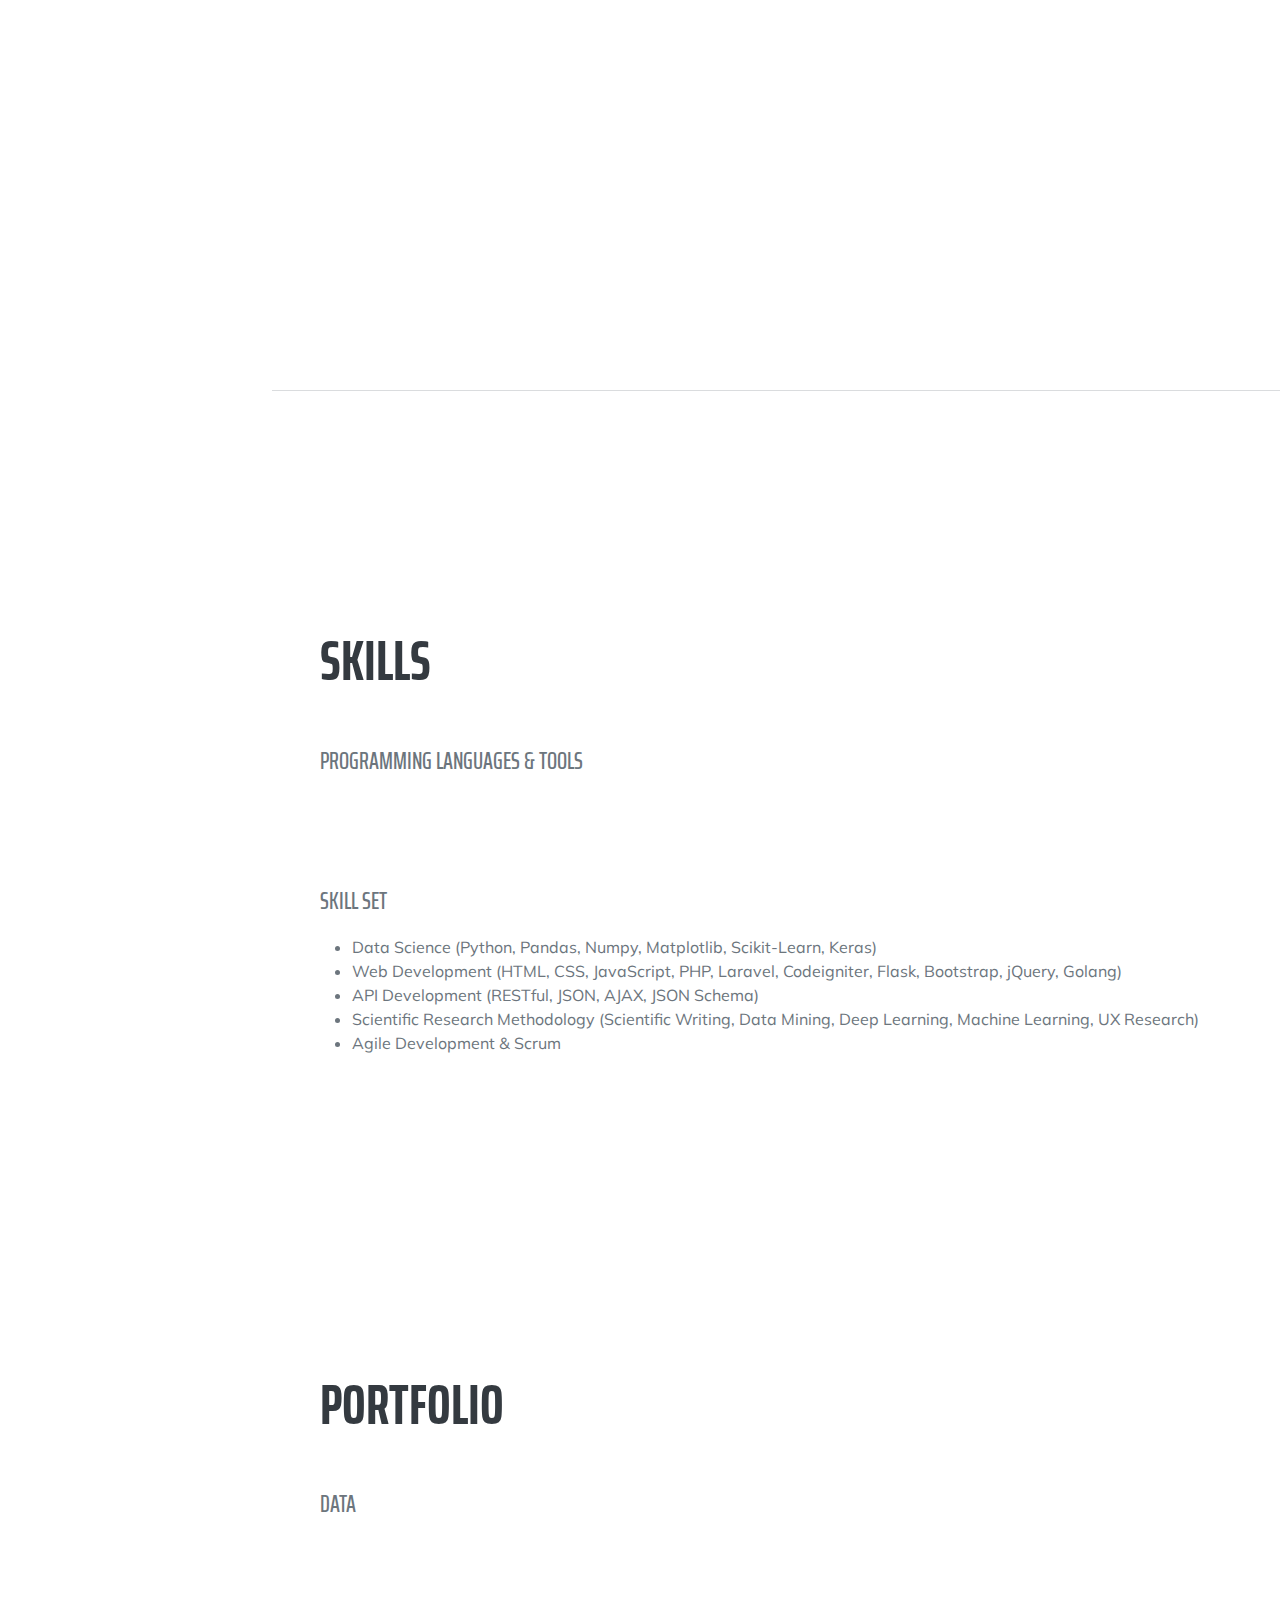
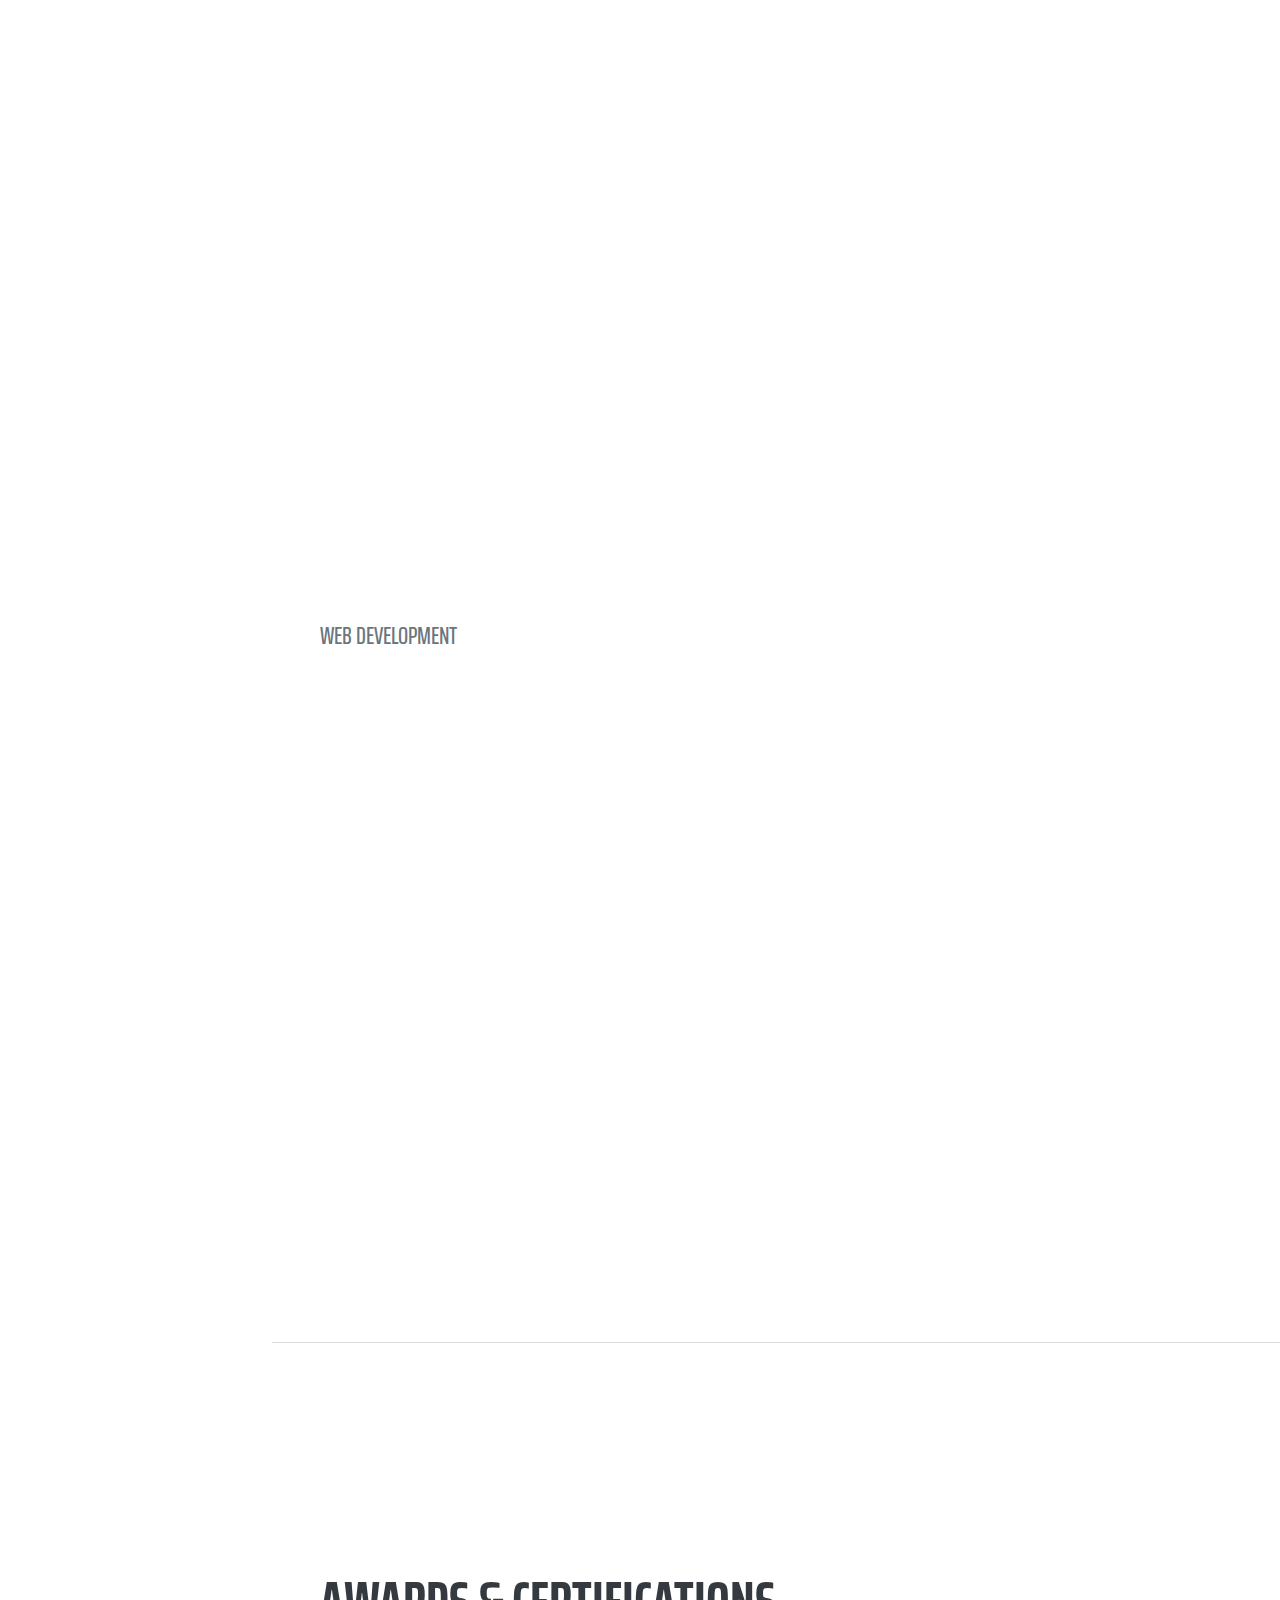
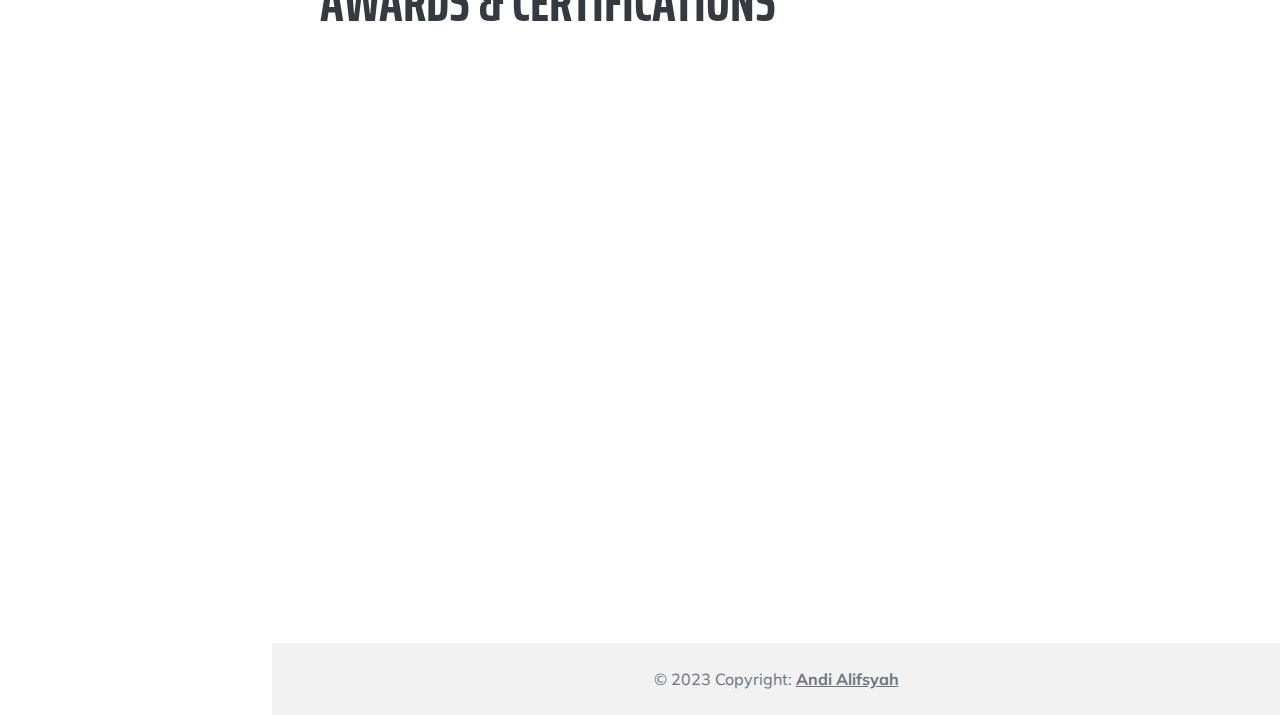
==== commit 7c63c967: "update indonesia" ====
--- a/index.html
+++ b/index.html
@@ -54,7 +54,7 @@
                 <li class="nav-item"><a class="nav-link js-scroll-trigger" href="#skills">Skills</a></li>
                 <li class="nav-item"><a class="nav-link js-scroll-trigger" href="#portofolio">Portfolio</a></li>
                 <li class="nav-item"><a class="nav-link js-scroll-trigger" href="#awards">Awards</a></li>
-                <li class="nav-item"><a class="nav-link js-scroll-trigger" href="#interests">Interests</a></li>
+                <!-- <li class="nav-item"><a class="nav-link js-scroll-trigger" href="#interests">Interests</a></li> -->
             </ul>
         </div>
     </nav>
@@ -68,7 +68,7 @@
                     <span class="text-primary">Alifsyah</span>
                 </h1>
                 <div class="subheading mb-5">
-                    Kota Kendari · Sulawesi Tenggara ·
+                    Indonesia ·
                     <a href="mailto:andyalyfsyah4@gmail.com" class="text-primary">andyalyfsyah4@gmail.com</a>
                 </div>
                 <p class="lead mb-5" data-aos="zoom-in-down">Undergraduate Computer Science Student at Universitas
@@ -171,18 +171,20 @@
                 <div class="d-flex flex-column flex-md-row justify-content-between mb-5" data-aos="zoom-in-right">
                     <div class="flex-grow-1">
                         <h3 class="mb-0">Universitas Brawijaya</h3>
-                        <div class="subheading mb-3">Masters of Computer Science</div>
+                        <div class="subheading mb-3">Masters of Computer Science (Cand.)</div>
                         <div>Computer Science - Intelligent System</div>
-                        <div class="flex-shrink-0"><span class="text-primary">August 2022 - Present</span></div>
                         <!-- <p>GPA: 3.23</p> -->
                     </div>
+                    <div class="flex-shrink-0"><span class="text-primary">August 2022 - Present</span></div>
+                </div>
+                <div class="d-flex flex-column flex-md-row justify-content-between mb-5" data-aos="zoom-in-right">
                     <div class="flex-grow-1">
                         <h3 class="mb-0">Universitas Brawijaya</h3>
                         <div class="subheading mb-3">Bachelor of Computer Science</div>
                         <div>Computer Science - Information System</div>
                         <!-- <p>GPA: 3.23</p> -->
                     </div>
-                    <div class="flex-shrink-0"><span class="text-primary">August 2019 - Present</span></div>
+                    <div class="flex-shrink-0"><span class="text-primary">August 2019 - August 2023</span></div>
                 </div>
                 <div class="d-flex flex-column flex-md-row justify-content-between" data-aos="zoom-in-right">
                     <div class="flex-grow-1">
@@ -442,6 +444,10 @@
                 </li>
                 <li>
                     <span class="fa-li"><i class="fas fa-trophy text-warning"></i></span>
+                    Golden Ticket Awardee Mandiri My Digital Academy 2023
+                </li>
+                <li>
+                    <span class="fa-li"><i class="fas fa-trophy text-warning"></i></span>
                     Bronze Medalist of International Youth Business Competition 2022 in Entrepreneurship Category
                 </li>
                 <li>
@@ -491,8 +497,8 @@
         </div>
     </section>
     </div>
-    <!-- Interests-->
-    <section class="resume-section" id="interests">
+    <!-- Interests -->
+    <!-- <section class="resume-section" id="interests">
         <div class="resume-section-content">
             <h2 class="mb-5">Interests</h2>
             <p>Apart from being a web developer as a freelance, I enjoy most of my time to riding bycicle and
@@ -502,10 +508,10 @@
             </p>
         </div>
     </section>
-    <hr class="m-0" />
+    <hr class="m-0" /> -->
     <!-- Copyright -->
     <div class="text-center p-4" style="background-color: rgba(0, 0, 0, 0.05);">
-        © 2021 Copyright:
+        © 2023 Copyright:
         <a class="text-reset fw-bold" href="https://andialifs.github.io/">Andi Alifsyah</a>
     </div>
     <!-- Copyright -->
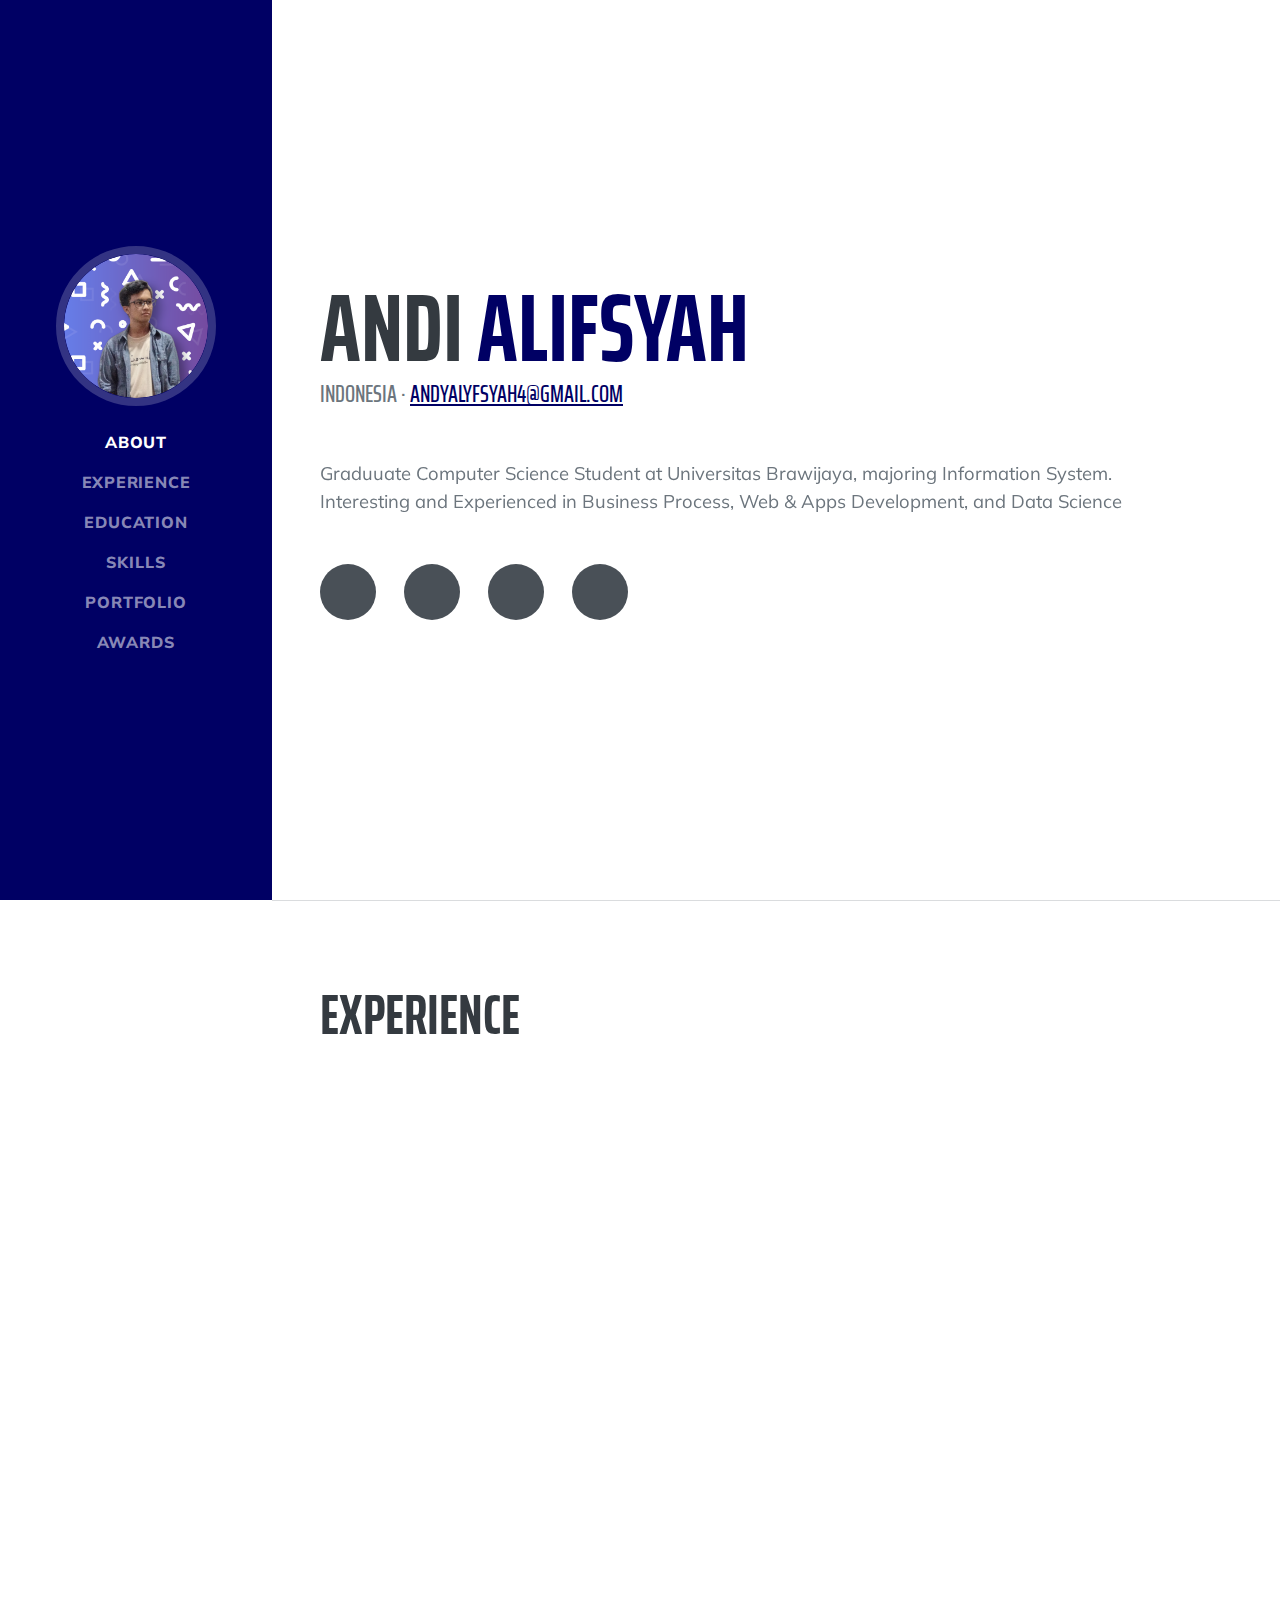
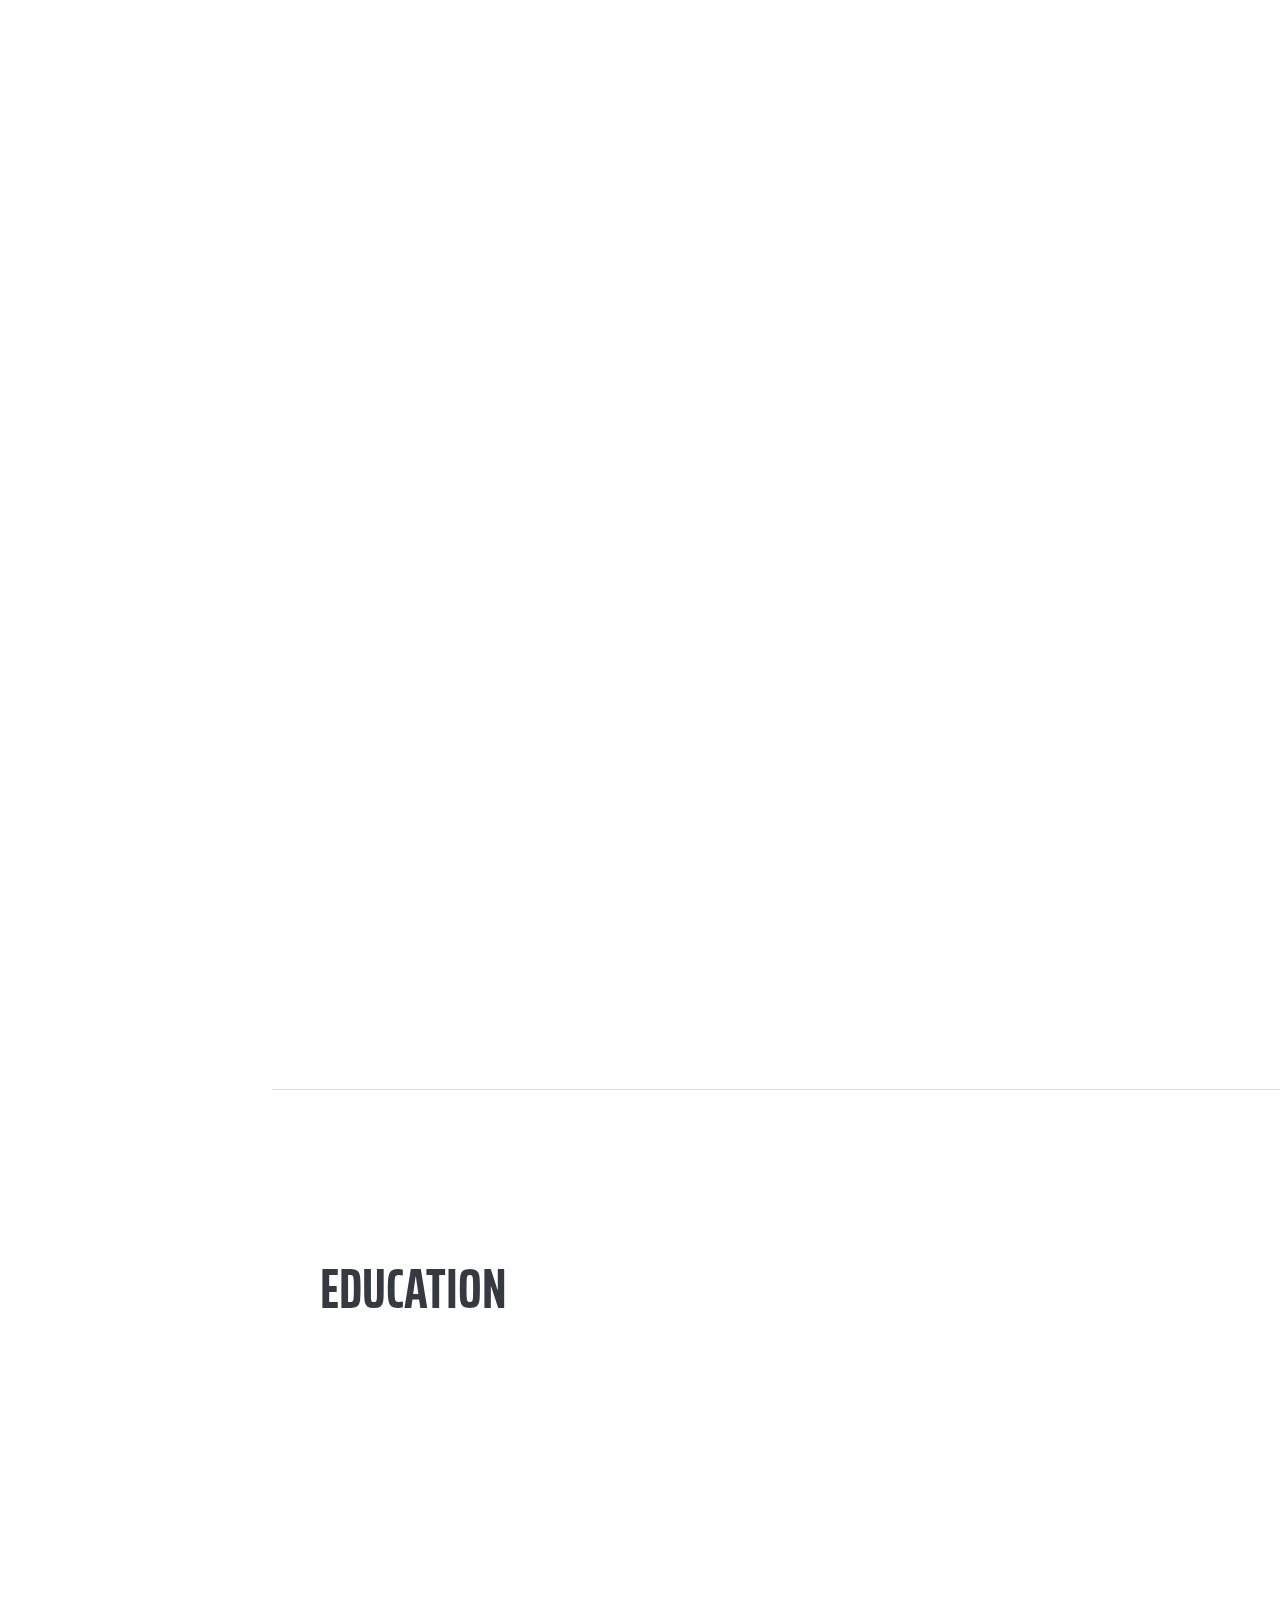
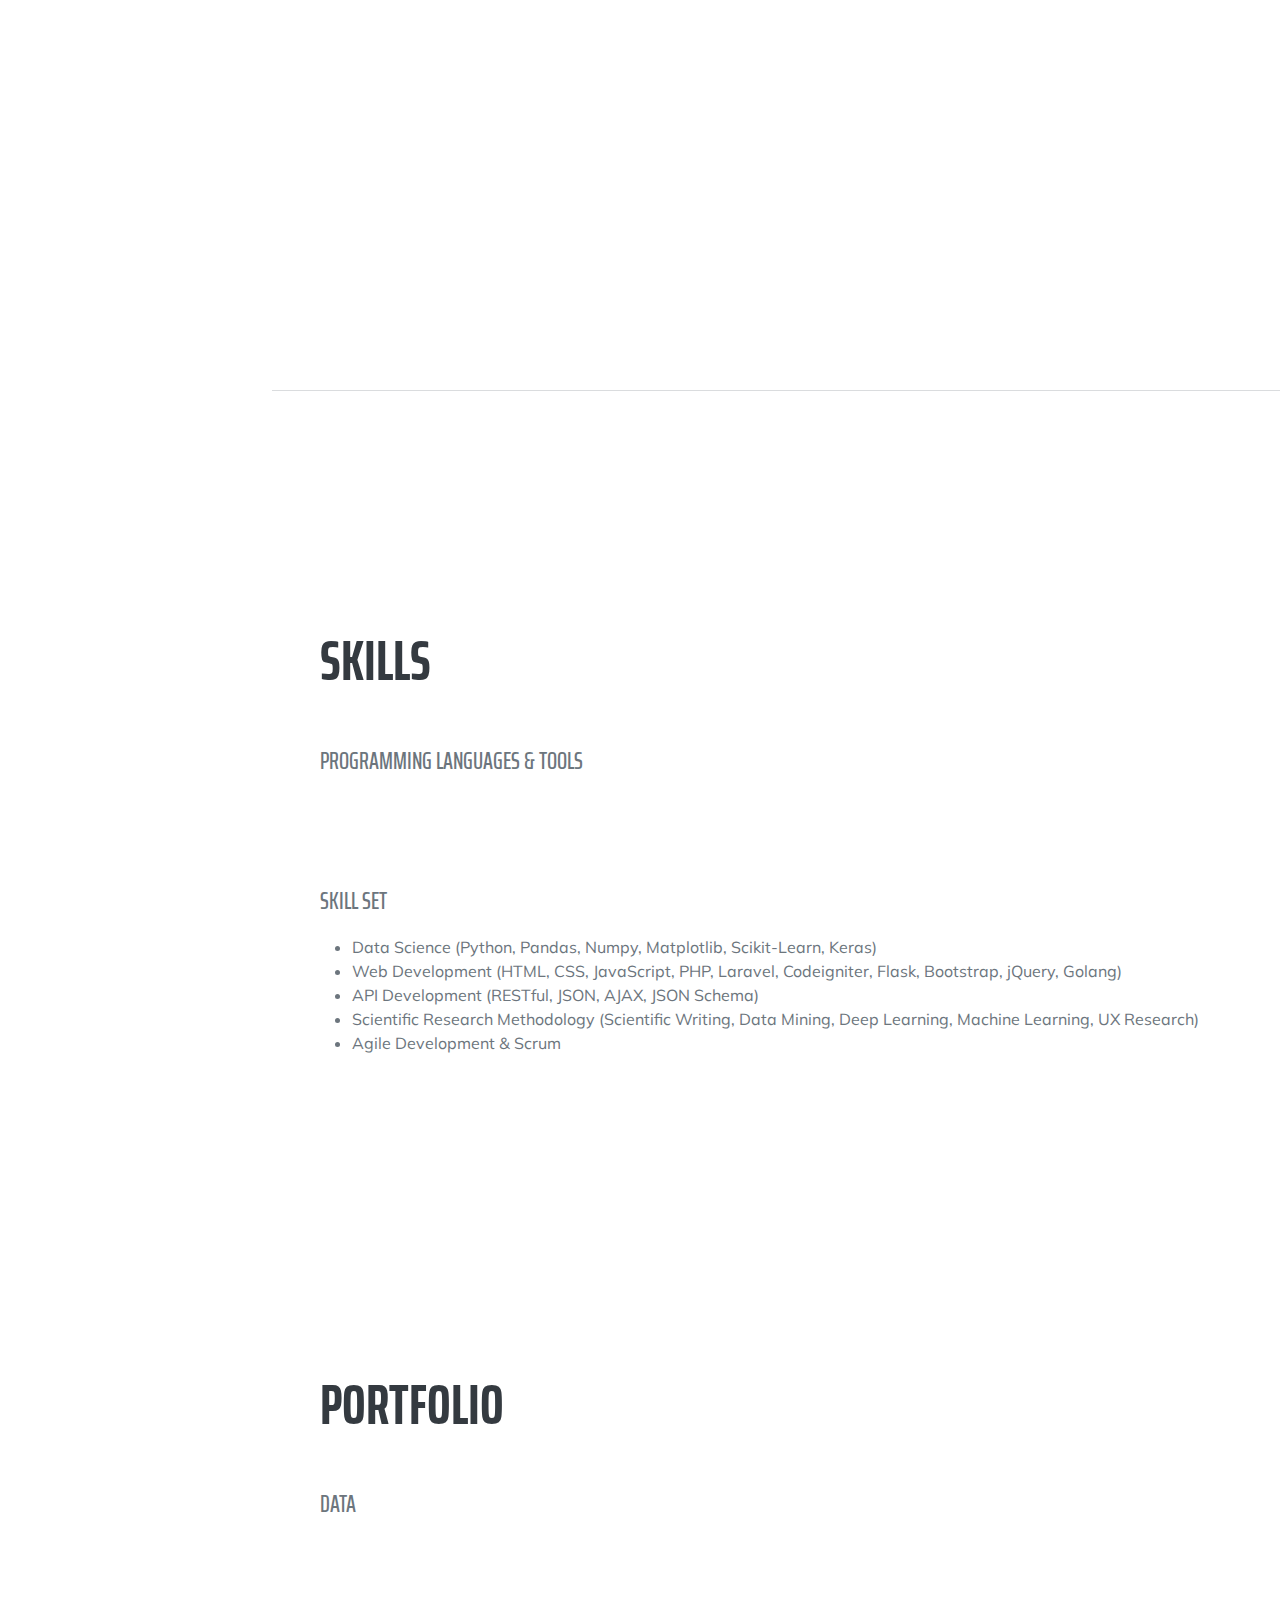
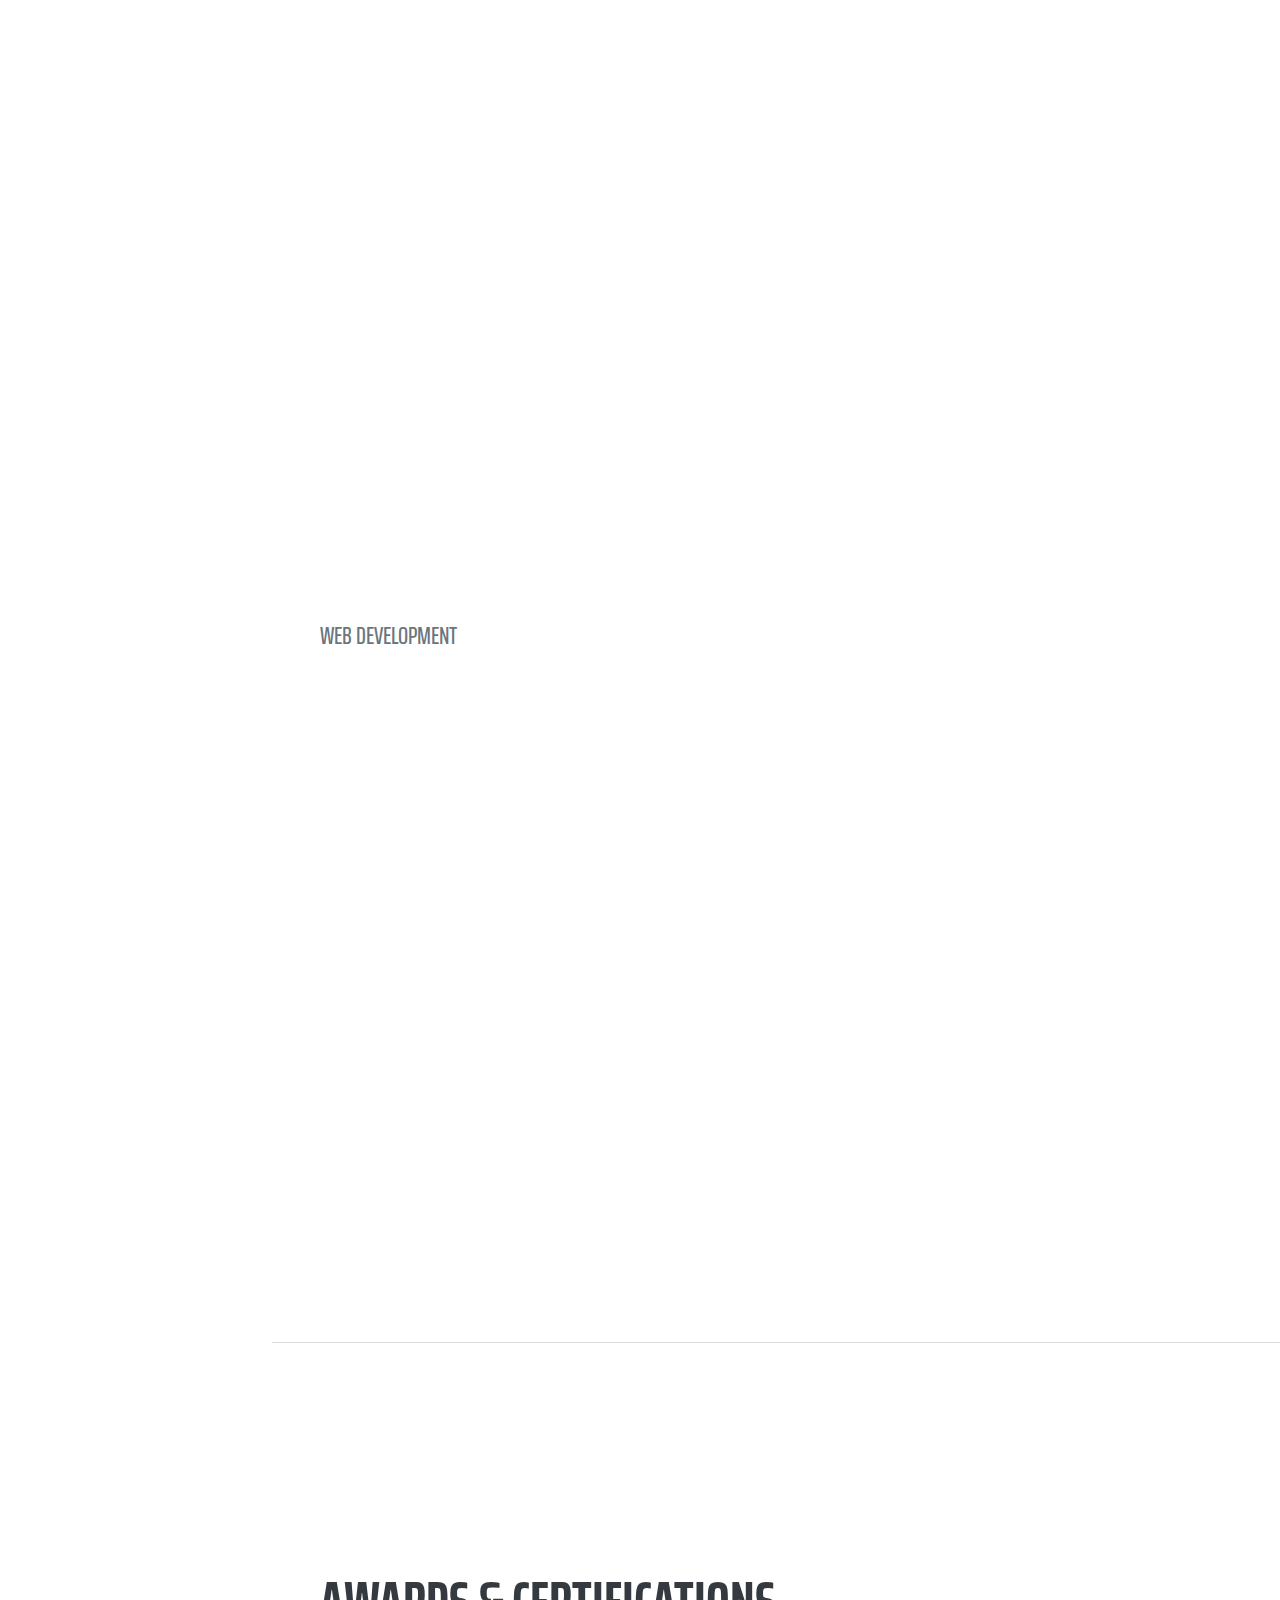
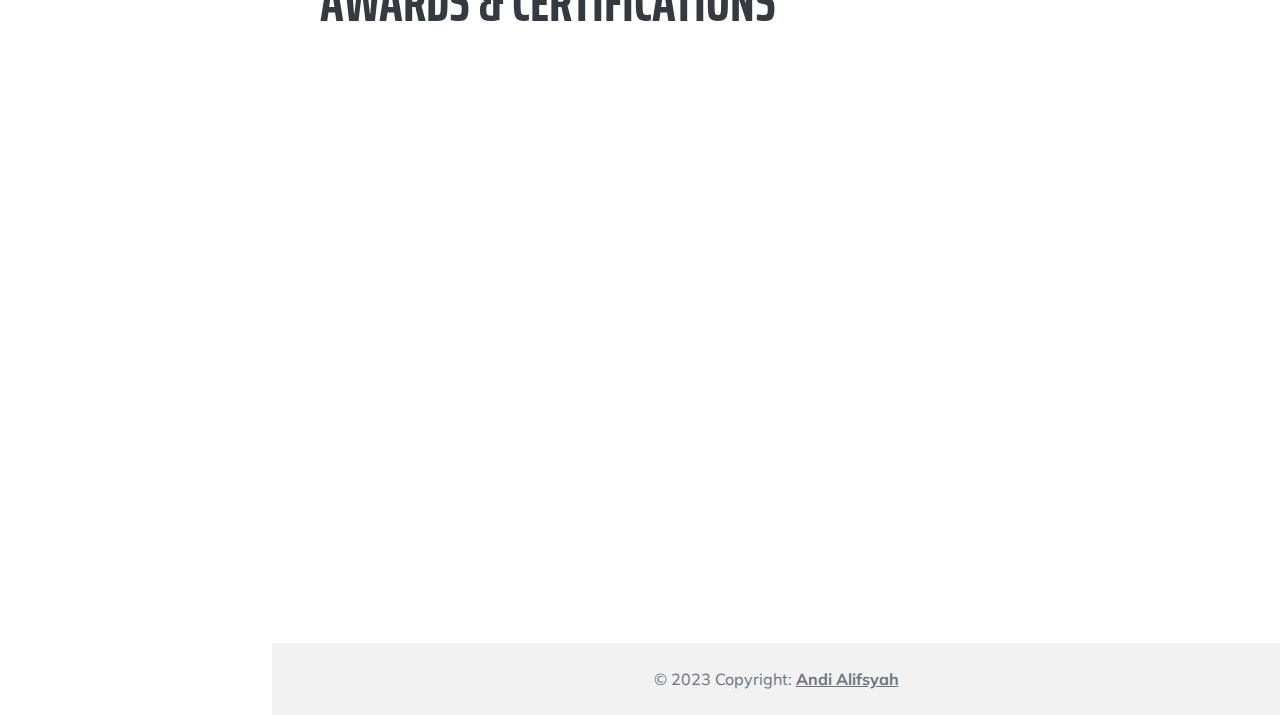
==== commit 9819968c: "up bio" ====
--- a/index.html
+++ b/index.html
@@ -71,7 +71,7 @@
                     Indonesia ·
                     <a href="mailto:andyalyfsyah4@gmail.com" class="text-primary">andyalyfsyah4@gmail.com</a>
                 </div>
-                <p class="lead mb-5" data-aos="zoom-in-down">Undergraduate Computer Science Student at Universitas
+                <p class="lead mb-5" data-aos="zoom-in-down">Graduuate Computer Science Student at Universitas
                     Brawijaya, majoring Information System. <br> Interesting and Experienced in Business Process, Web &
                     Apps Development, and Data Science</p>
                 <div class="social-icons">
@@ -182,7 +182,7 @@
                         <h3 class="mb-0">Universitas Brawijaya</h3>
                         <div class="subheading mb-3">Bachelor of Computer Science</div>
                         <div>Computer Science - Information System</div>
-                        <!-- <p>GPA: 3.23</p> -->
+                        <p>GPA: 3.95</p>
                     </div>
                     <div class="flex-shrink-0"><span class="text-primary">August 2019 - August 2023</span></div>
                 </div>
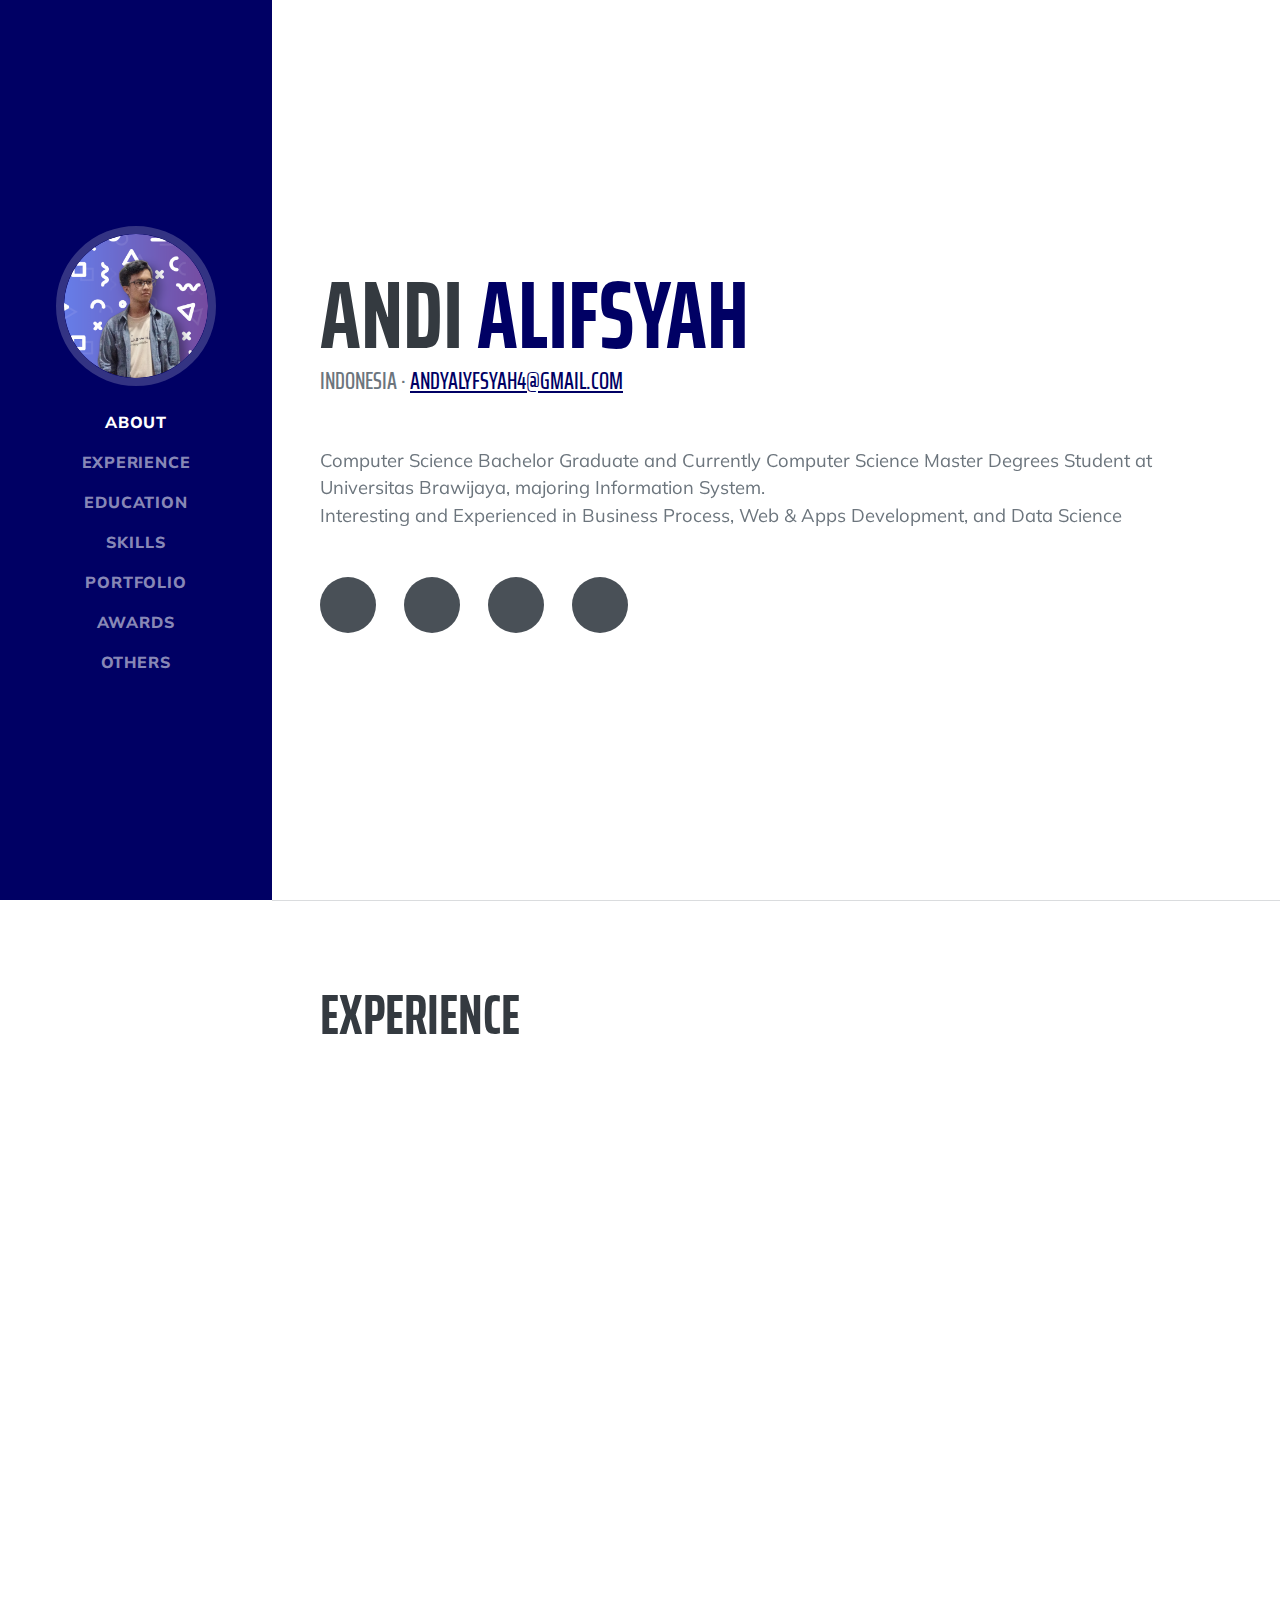
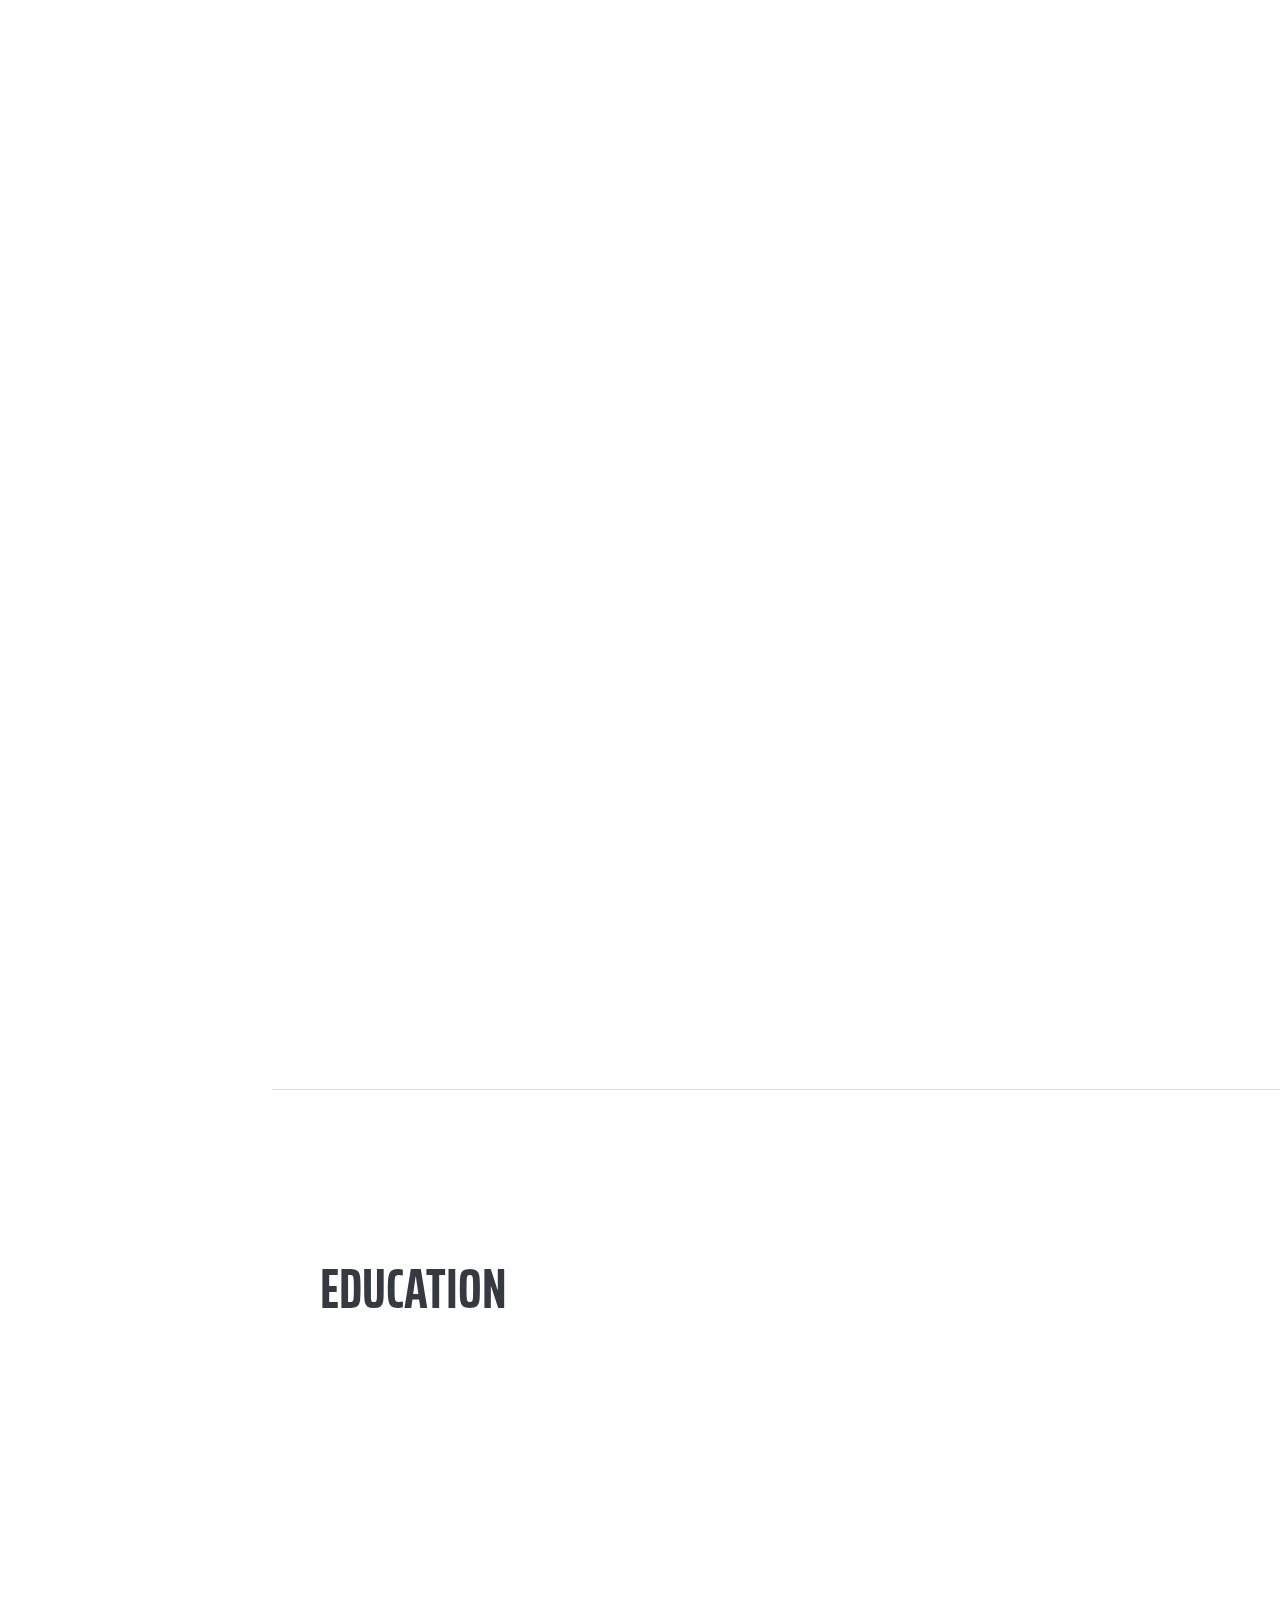
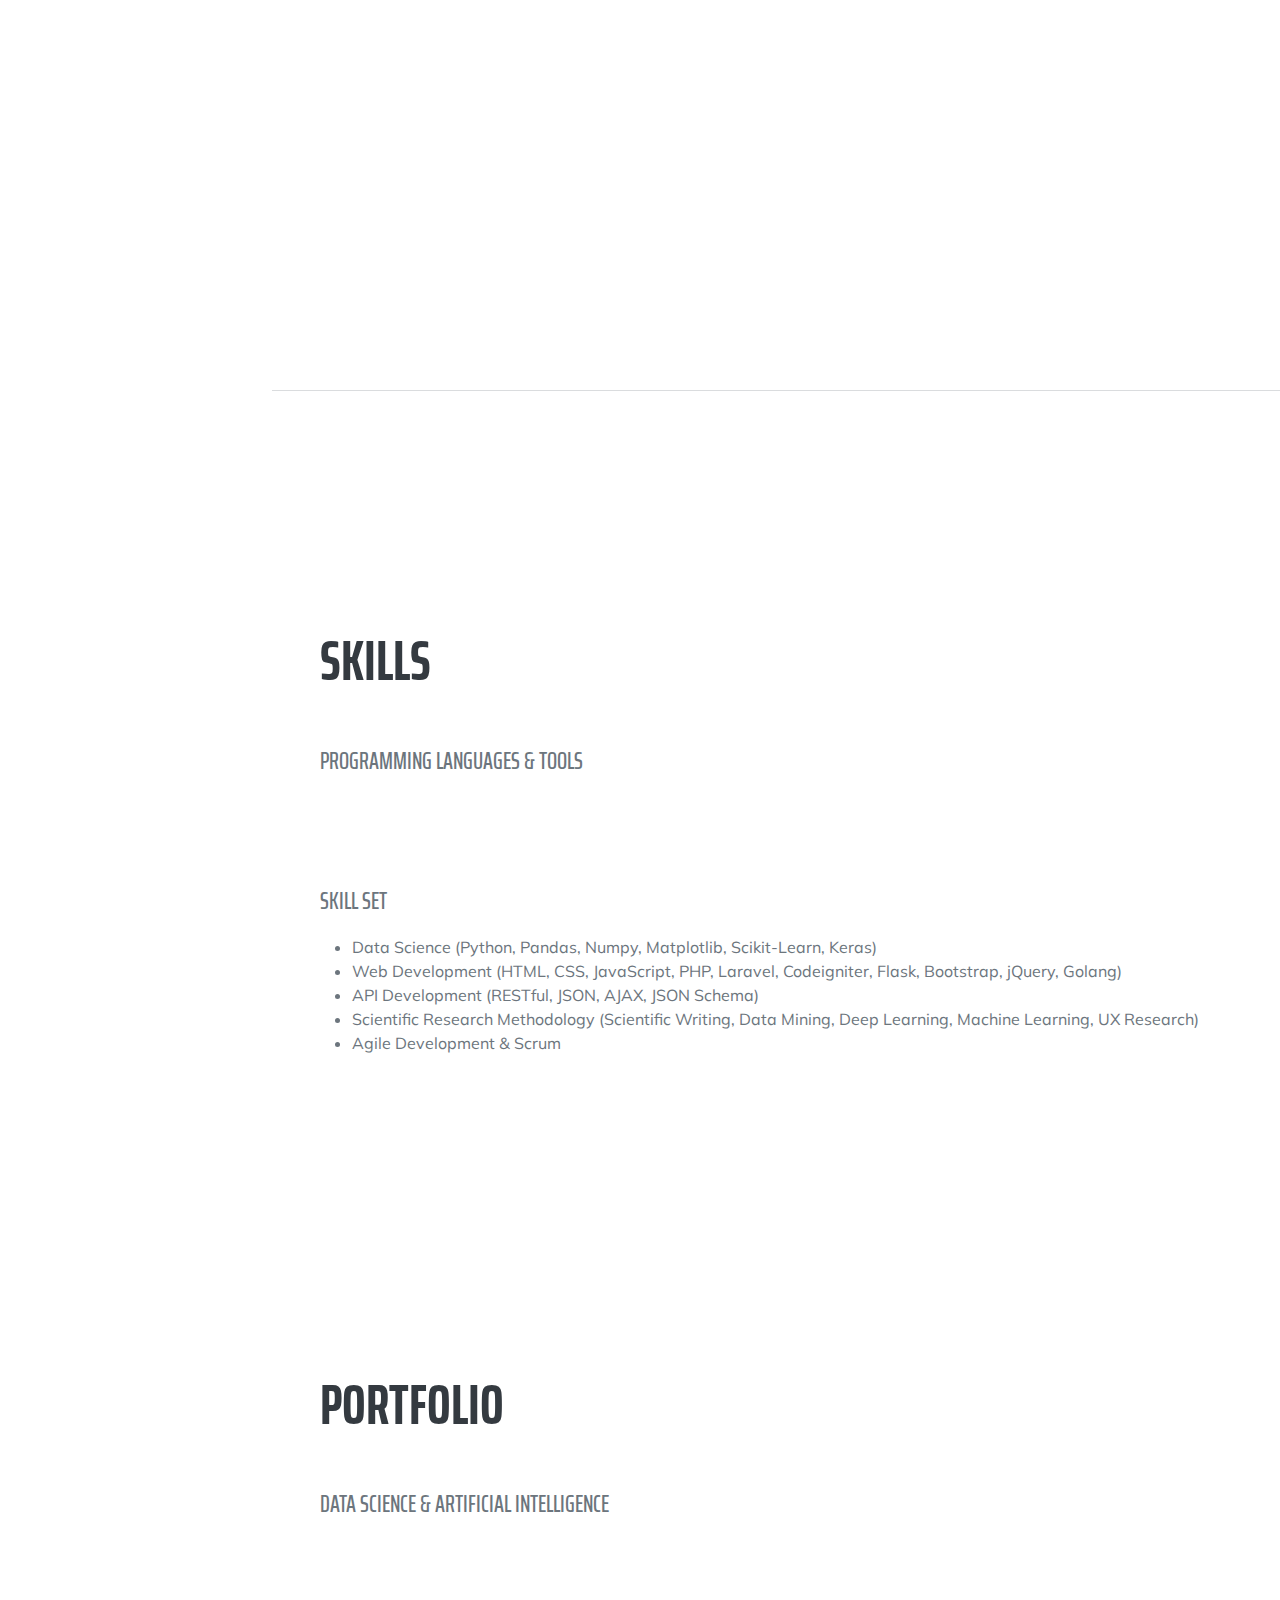
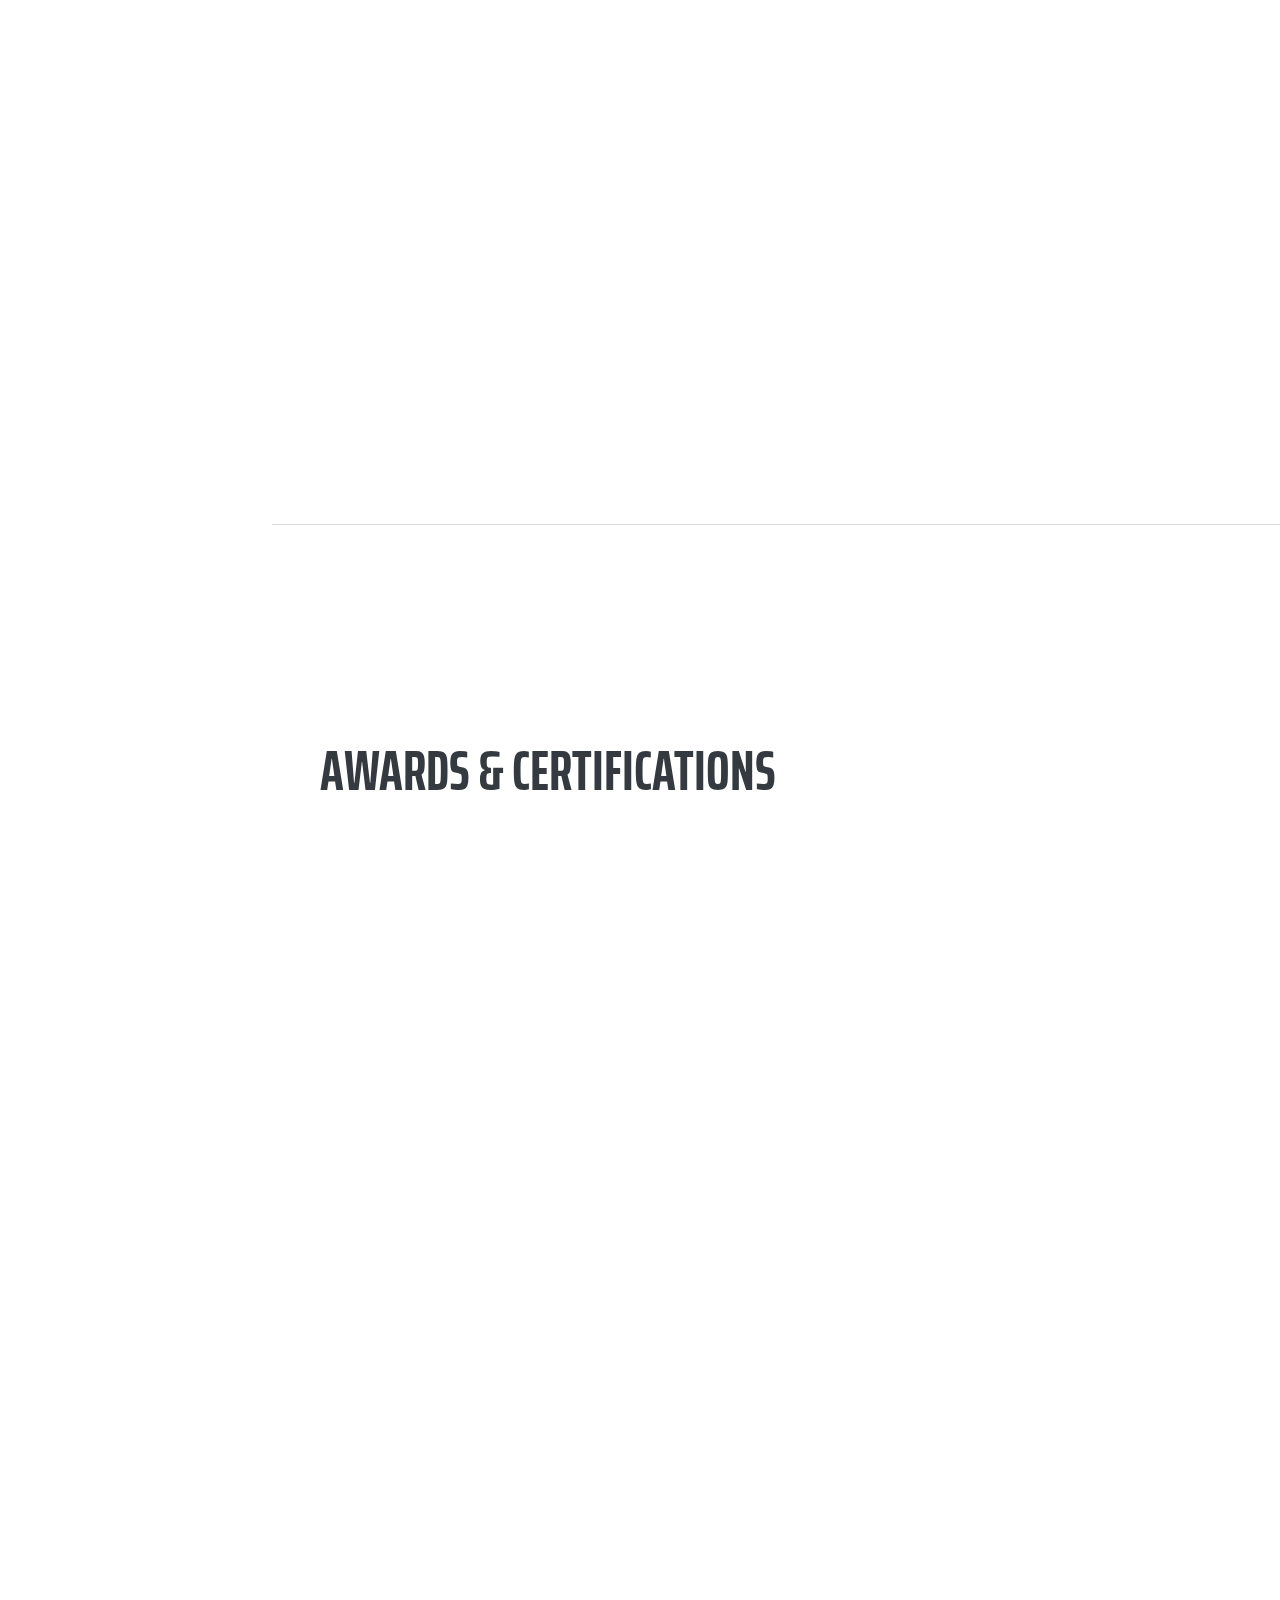
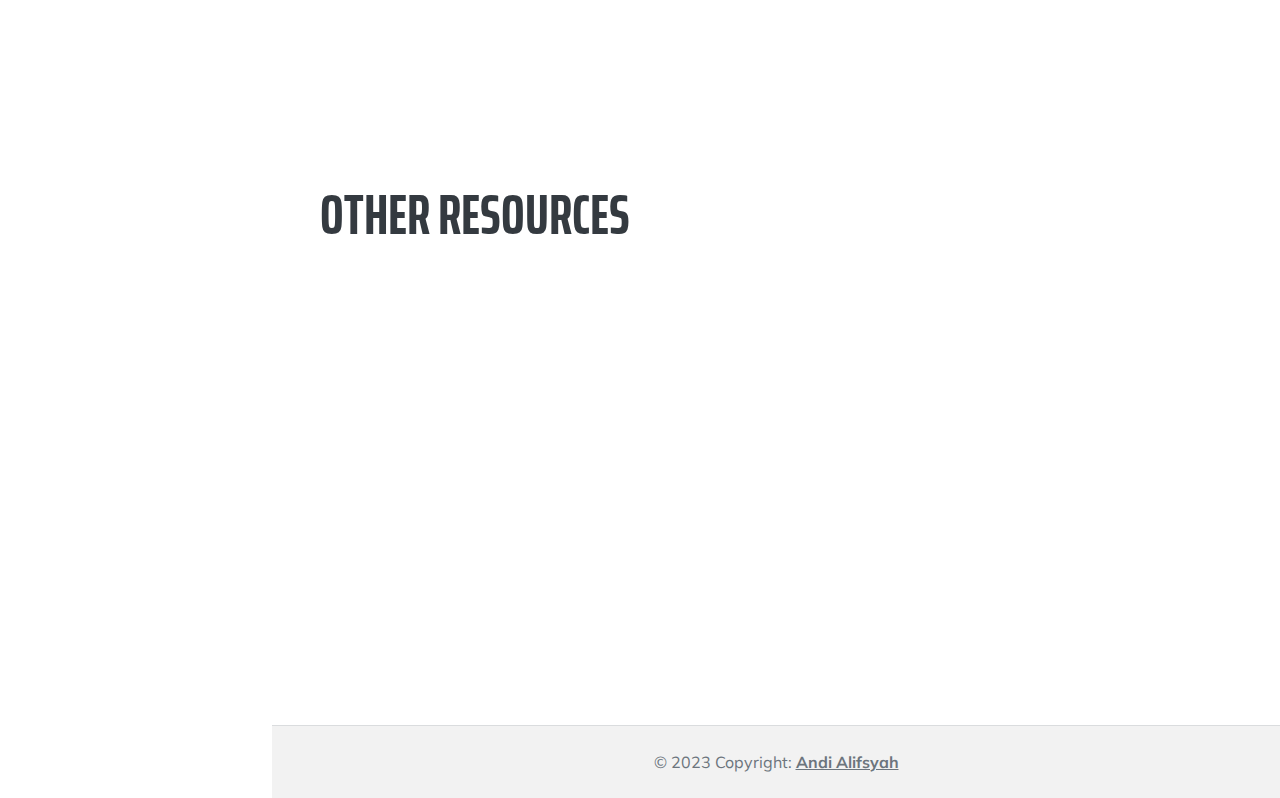
==== commit b5b1aee9: "update cv and porto" ====
--- a/index.html
+++ b/index.html
@@ -6,8 +6,7 @@
     <meta name="viewport" content="width=device-width, initial-scale=1" />
     <meta name="google-site-verification" content="ivqWBOQzYNI2BToI3m2baflJYf9LRAAvGxB5oE5J-8c" />
     <meta name="description"
-        content="Web Resume of Andi Alifsyah Dyasham, Web Developer, Data Scientist, Researcher. Undergraduate Computer Science Student at Universitas Brawijaya, majoring Information System.
-        Interesting and Experienced in Business Process, Web & Apps Development, and Data Science" />
+        content="Web Resume of Andi Alifsyah Dyasham, Web Developer, Data Scientist, Researcher. Computer Science Graduate at Universitas Brawijaya, majoring Information System. Interested and Experienced in Business Process, Web & Apps Development, and Data Science" />
     <meta name="author" content="Andi Alifsyah" />
     <title>Andi Alifsyah Dyasham</title>
     <link rel="icon" type="image/x-icon" href="assets/img/favicon.ico" />
@@ -54,7 +53,7 @@
                 <li class="nav-item"><a class="nav-link js-scroll-trigger" href="#skills">Skills</a></li>
                 <li class="nav-item"><a class="nav-link js-scroll-trigger" href="#portofolio">Portfolio</a></li>
                 <li class="nav-item"><a class="nav-link js-scroll-trigger" href="#awards">Awards</a></li>
-                <!-- <li class="nav-item"><a class="nav-link js-scroll-trigger" href="#interests">Interests</a></li> -->
+                <li class="nav-item"><a class="nav-link js-scroll-trigger" href="#others">Others</a></li>
             </ul>
         </div>
     </nav>
@@ -71,7 +70,7 @@
                     Indonesia ·
                     <a href="mailto:andyalyfsyah4@gmail.com" class="text-primary">andyalyfsyah4@gmail.com</a>
                 </div>
-                <p class="lead mb-5" data-aos="zoom-in-down">Graduuate Computer Science Student at Universitas
+                <p class="lead mb-5" data-aos="zoom-in-down">Computer Science Bachelor Graduate and Currently Computer Science Master Degrees Student at Universitas
                     Brawijaya, majoring Information System. <br> Interesting and Experienced in Business Process, Web &
                     Apps Development, and Data Science</p>
                 <div class="social-icons">
@@ -93,7 +92,7 @@
                 <h2 class="mb-5">Experience</h2>
                 <div class="d-flex flex-column flex-md-row justify-content-between mb-5" data-aos="zoom-in-right">
                     <div class="flex-grow-1">
-                        <h3 class="mb-0">Teaching Assistant for Web Development Course</h3>
+                        <h3 class="mb-0">Teaching Assistant for Web Development Course (Part-Time)</h3>
                         <div class="subheading mb-3">PACCMANN</div>
                         <p>
                             Responsible for assisting students in learning web development. I was assigned to teach
@@ -101,11 +100,11 @@
                             assignments and exams.
                         </p>
                     </div>
-                    <div class="flex-shrink-0"><span class="text-primary">February 2023 - Present</span></div>
-                </div>
-                <div class="d-flex flex-column flex-md-row justify-content-between mb-5" data-aos="zoom-in-right">
-                    <div class="flex-grow-1">
-                        <h3 class="mb-0">Full Stack Web Developer</h3>
+                    <div class="flex-shrink-0"><span class="text-primary">February 2023 - April 2023</span></div>
+                </div>
+                <div class="d-flex flex-column flex-md-row justify-content-between mb-5" data-aos="zoom-in-right">
+                    <div class="flex-grow-1">
+                        <h3 class="mb-0">Full Stack Web Developer (Contract)</h3>
                         <div class="subheading mb-3">Venturo Pro, Malang</div>
                         <p>Responsible for implementing and developing web application for client. I was assigned to
                             develop the project from design, development, and deployment. The project that was developed
@@ -154,7 +153,7 @@
                 </div>
                 <div class="d-flex flex-column flex-md-row justify-content-between mb-5" data-aos="zoom-in-right">
                     <div class="flex-grow-1">
-                        <h3 class="mb-0">full stack web developer Intern</h3>
+                        <h3 class="mb-0">full stack web developer (Intern)</h3>
                         <div class="subheading mb-3">Techno Studio - Kendari</div>
                         <p>Develop web-based application from requirement engineering using UML to development using
                             Bootstrap, Laravel, and jQuery</p>
@@ -241,46 +240,100 @@
         <section class="resume-section" id="portofolio">
             <div class="resume-section-content">
                 <h2 class="mb-5">Portfolio</h2>
-                <div class="subheading mb-3">Data</div>
+                <div class="subheading mb-3">Data Science & Artificial Intelligence</div>
                 <div class="row mb-3">
                     <div class="col-md-6 col-lg-4 col-sm-12 mb-3" data-aos="zoom-in-down">
-                        <div class="card mb-5 mb-lg-0" style="width: 18rem; ">
+                        <div class="card h-100" style="width: 18rem; ">
                             <img src="assets\img\ssprojek\halofilkom.png" class="card-img-top">
                             <div class="card-body">
                                 <h5 class="card-title">Chatbot FILKOM</h5>
                                 <p class="card-text">Chatbot FILKOM is a rule based chatbot developed in flask and
                                     tensorflow keras. The Chatbot can serve as an agent to answer student question
                                     immidiately without waiting the admin to answer the question</p>
+                            </div>
+                            <div class="card-footer">
                                 <a href="https://halofilkom.azurewebsites.net/" class="btn btn-primary text-white"> <i
-                                        class="fa fa-globe" aria-hidden="true"></i> Website</a>
-                                <a href="https://colab.research.google.com/drive/1bRv6AE0oZB1WkbKU55-AMCFTBWEbKYHy#scrollTo=mEsH27Bdp2Ve"
-                                    class="btn btn-dark text-white"> <i class="fab fa-python"></i> Notebook</a>
-                            </div>
-                        </div>
-                    </div>
-                    <div class="col-md-6 col-lg-4 col-sm-12 mb-3" data-aos="zoom-in-down">
-
-                        <div class="card" style="width: 18rem; ">
+                                    class="fa fa-globe" aria-hidden="true"></i> Website</a>
+                            <a href="https://colab.research.google.com/drive/1bRv6AE0oZB1WkbKU55-AMCFTBWEbKYHy#scrollTo=mEsH27Bdp2Ve"
+                                class="btn btn-dark text-white"> <i class="fab fa-python"></i> Notebook</a>
+                            </div>
+                        </div>
+                    </div>
+                    <div class="col-md-6 col-lg-4 col-sm-12 mb-3" data-aos="zoom-in-down">
+                        <div class="card h-100" style="width: 18rem; ">
                             <img src="assets\img\ssprojek\dashboard.png" class="card-img-top">
                             <div class="card-body">
                                 <h5 class="card-title">Superstore Dashboard</h5>
                                 <p class="card-text">Implementing dashboard of Suiperstore dataset according to store
                                     KPI using Tableau. The content of dashboard include descriptive information and
                                     predictive information such as sales prediction in the following month</p>
+                            </div>
+                            <div class="card-footer">
                                 <a href="https://s.ub.ac.id/kba-kelompok5" class="btn btn-info text-white "> <i
-                                        class="fa fa-desktop" aria-hidden="true"></i> Dashboard</a>
-                            </div>
-                        </div>
-                    </div>
-                    <div class="col-md-6 col-lg-4 col-sm-12 mb-3" data-aos="zoom-in-down">
-
-                        <div class="card" style="width: 18rem; ">
+                                    class="fa fa-desktop" aria-hidden="true"></i> Dashboard</a>
+                            </div>
+                        </div>
+                    </div>
+                    <div class="col-md-6 col-lg-4 col-sm-12 mb-3" data-aos="zoom-in-down">
+                        <div class="card h-100" style="width: 18rem; ">
+                            <img src="assets\img\ssprojek\rnnfluent.png" class="card-img-top">
+                            <div class="card-body">
+                                <h5 class="card-title">Development of RNN Based Chatbot</h5>
+                                <p class="card-text">
+                                    Development of RNN Based Chatbot for Indonesian Language. The Model developed using RNN Architecture. The Model Achieved 0.00021 In Loss and 83% in BLEU Score
+                                </p>
+                            </div>
+                            <div class="card-footer">
+                                <a href="https://github.com/AndiAlifs/FLUENT-Chatbot-2023"
+                                    class="btn btn-dark text-white"><i class="fab fa-python"></i> Notebook</a>
+                            </div>
+                        </div>
+                    </div>
+
+                    <div class="col-md-6 col-lg-4 col-sm-12 mb-3" data-aos="zoom-in-down">
+                        <div class="card h-100" style="width: 18rem; ">
+                            <img src="assets\img\ssprojek\lstmstock.png" class="card-img-top">
+                            <div class="card-body">
+                                <h5 class="card-title">LSTM Based Stock Price Predictor</h5>
+                                <p class="card-text">
+                                    LSTM Based Stock Price Predictor for Indonesian Stock Market. Utilized BMRI and TLKM Stock as Train, and MYOR Stock as Test. The Model Achieved 4.3965e-04 for loss train, and for 4.0521e-04 loss test.
+                                </p>
+                            </div>
+                            <div class="card-footer">
+                                <a href="https://github.com/AndiAlifs/Indonesian-LSTM-Stock-Price-Predictor/blob/main/main.ipynb"
+                                    class="btn btn-dark text-white"><i class="fab fa-python"></i> Notebook</a>
+                            </div>
+                        </div>
+                    </div>
+
+                    <div class="col-md-6 col-lg-4 col-sm-12 mb-3" data-aos="zoom-in-down">
+                        <div class="card h-100" style="width: 18rem; ">
+                            <img src="assets\img\ssprojek\hompimpa.png" class="card-img-top">
+                            <div class="card-body">
+                                <h5 class="card-title">
+                                    Convolutional Neural Network for Rock Paper Scissors Classification
+                                </h5>
+                                <p class="card-text">
+                                    Convolutional Neural Network for Rock Paper Scissors Classification. The Model Achieved over 95% accuracy in validation and test set.
+                                </p>
+                            </div>
+                            <div class="card-footer">
+                                <a href="https://github.com/AndiAlifs/deepLearning_hompimpa/blob/master/DeepLearning_hompimpa.ipynb"
+                                    class="btn btn-dark text-white"><i class="fab fa-python"></i> Notebook</a>
+                            </div>
+                        </div>
+                    </div>
+
+                    <div class="col-md-6 col-lg-4 col-sm-12 mb-3" data-aos="zoom-in-down">
+                        <div class="card h-100" style="width: 18rem; ">
                             <img src="assets\img\ssprojek\datascience.png" class="card-img-top">
                             <div class="card-body">
                                 <h5 class="card-title">Predicting Data Scientist Jobs Changes with Decision Tree</h5>
                                 <p class="card-text">Implementing Decision Tree on kaggle's Data Scientist Jobs Change
                                     Dataset to predicting the the Jobs Change. The Project Include EDA, Hyper Parameter
                                     Optimizing, Feature Selection, and Model Evaluation</p>
+                            </div>
+                            <div class="card-footer">
                                 <a href="https://www.researchgate.net/publication/360043324_Proyek_Akhir_Mata_Kuliah_Pengantar_Sains_Data_PREDIKSI_KEMUNGKINAN_SEORANG_DATA_SCIENTIST_MENGGANTI_PEKERJAAN_MENGGUNAKAN_DECISION_TREE_CLASSIFIER_DTC"
                                     class="btn btn-light"><i class="fa fa-file" aria-hidden="true"></i> Paper</a>
                                 <a href="https://colab.research.google.com/drive/1pv7sfX2sKWaJCOY5jQIgCiCEueJwds81?usp=sharing"
@@ -289,28 +342,30 @@
                         </div>
                     </div>
                     <div class="col-md-6 col-lg-4 col-sm-12 mb-3" data-aos="zoom-in-down">
-
-                        <div class="card" style="width: 18rem; ">
+                        <div class="card h-100" style="width: 18rem; ">
                             <img src="assets\img\ssprojek\newsclassifier.png" class="card-img-top">
                             <div class="card-body">
                                 <h5 class="card-title">News Classifier using Naive Bayes</h5>
                                 <p class="card-text">Implementing Decision Tree on kaggle's Data Scientist Jobs Change
                                     Dataset to predicting the the Jobs Change. The Project include EDA, Hyper Parameter
                                     Optimizing, Feature Selection, and Model Evaluation</p>
+                            </div>
+                            <div class="card-footer">
                                 <a href="https://github.com/AndiAlifsyah195150401111048/Klasifikasi-Text"
                                     class="btn btn-dark text-white"><i class="fab fa-python"></i> Notebook</a>
                             </div>
                         </div>
                     </div>
                     <div class="col-md-6 col-lg-4 col-sm-12 mb-3" data-aos="zoom-in-down">
-
-                        <div class="card" style="width: 18rem; ">
+                        <div class="card h-100" style="width: 18rem; ">
                             <img src="assets\img\ssprojek\mobilephone.png" class="card-img-top">
                             <div class="card-body">
                                 <h5 class="card-title">Predicting Mobile Phone Price Range with Random Forest</h5>
                                 <p class="card-text">Implementing Random Forest on kaggle's Mobile Phone Dataset to
                                     predicting the price range. The Project include EDA, Hyper Parameter Optimizing,
                                     Feature Selection, and Model Evaluation</p>
+                            </div>
+                            <div class="card-footer">
                                 <a href="https://colab.research.google.com/drive/1-4WsEIczZUrFqHXNAF_3lqZ7r3uogzVu?usp=sharing"
                                     class="btn btn-dark text-white"><i class="fab fa-python"></i> Notebook</a>
                             </div>
@@ -318,13 +373,15 @@
                     </div>
                     <div class="col-md-6 col-lg-4 col-sm-12 mb-3" data-aos="zoom-in-down">
 
-                        <div class="card" style="width: 18rem; ">
+                        <div class="card h-100" style="width: 18rem; ">
                             <img src="assets\img\ssprojek\twitter.png" class="card-img-top">
                             <div class="card-body">
                                 <h5 class="card-title">COVID19 Tweet Crawling and Clustering</h5>
                                 <p class="card-text">Crawling COVID19 Tweets Related in Bahasa Indonesia using Tweepy
                                     API. The crawled tweets then clustered using K-Means to identify clusters of the
                                     tweets</p>
+                            </div>
+                            <div class="card-footer">
                                 <a href="https://colab.research.google.com/drive/1FQl5y7XvZIZ5E5TX-6XKshUoioxT-5AY?usp=sharing#scrollTo=WQRTQCH7KVDP"
                                     class="btn btn-dark text-white"><i class="fab fa-python"></i> Notebook</a>
                             </div>
@@ -334,43 +391,72 @@
                 <div class="subheading mt-3 mb-3">Web Development</div>
                 <div class="row">
                     <div class="col-md-6 col-lg-4 col-sm-12 mb-3" data-aos="zoom-in-down">
-
-                        <div class="card" style="width: 18rem; ">
+                        <div class="card h-100" style="width: 18rem; ">
+                            <img src="assets\img\ssprojek\pyjundocs.png" class="card-img-top">
+                            <div class="card-body">
+                                <h5 class="card-title">API for Bank Account</h5>
+                                <p class="card-text">API for Back Account Business Process. Feature Include CRUD for Account and Check Mutation. Built using FastAPI, Docker, SQLAlchemy ORM, etc </p>
+                            </div>
+                            <div class="card-footer">
+                                <a href="https://github.com/AndiAlifs/SanberHub_PyJuniorBackend_Andi2023" class="btn btn-secondary"> <i class="fa fa-folder" aria-hidden="true"></i> Github</a>
+                            </div>
+                        </div>
+                    </div>
+                    <div class="col-md-6 col-lg-4 col-sm-12 mb-3" data-aos="zoom-in-down">
+                        <div class="card h-100" style="width: 18rem; ">
+                            <img src="assets\img\ssprojek\ssebitna.png" class="card-img-top">
+                            <div class="card-body">
+                                <h5 class="card-title">Bidding Web Apps</h5>
+                                <p class="card-text">A Web Application that can be used to put bid and pay item on list. The tech stack used are Laravel, Bootstrap, JQuery, and Integrate with Payment Gateway</p>
+                            </div>
+                            <div class="card-footer">
+                                <a href="https://github.com/AndiAlifs/SanberHub_PyJuniorBackend_Andi2023" class="btn btn-secondary"> <i class="fa fa-folder" aria-hidden="true"></i> Github</a>
+                            </div>
+                        </div>
+                    </div>
+                    <div class="col-md-6 col-lg-4 col-sm-12 mb-3" data-aos="zoom-in-down">
+                        <div class="card h-100" style="width: 18rem; ">
                             <img src="assets\img\ssprojek\wesim.png" class="card-img-top">
                             <div class="card-body">
                                 <h5 class="card-title">Wesim POS</h5>
                                 <p class="card-text">Wesim is a point of sales web based application. The feature
                                     include cashier, reporting, export to pdf, product management, etc. This project was
                                     built using Laravel, Bootstrap, Jquery, etc. </p>
-                                <a href="https://github.com/AndiAlifs/wesim_pos" class="btn btn-secondary"> <i
-                                        class="fa fa-folder" aria-hidden="true"></i> Github</a>
-                            </div>
-                        </div>
-                    </div>
-                    <div class="col-md-6 col-lg-4 col-sm-12 mb-3" data-aos="zoom-in-down">
-
-                        <div class="card" style="width: 18rem; ">
+                            </div>
+                            <div class="card-footer">
+                                    <a href="https://github.com/AndiAlifs/wesim_pos" class="btn btn-secondary"> <i class="fa fa-folder" aria-hidden="true"></i> Github</a>
+                            </div>
+                        </div>
+                    </div>
+                    <div class="col-md-6 col-lg-4 col-sm-12 mb-3" data-aos="zoom-in-down">
+
+                        <div class="card h-100" style="width: 18rem; ">
                             <img src="assets\img\ssprojek\kasirku.png" class="card-img-top">
                             <div class="card-body">
                                 <h5 class="card-title">Kasirku POS</h5>
                                 <p class="card-text">KASIRKU is a Point Of sales Web Based Application. The project was
                                     built on Codeigniter 3, Bootstrap, Jquery (For AJAX Transaction), etc. </p>
-                                <a href="https://kasirku.risera.online/" class="btn btn-primary text-white"><i
-                                        class="fa fa-globe" aria-hidden="true"></i> Website</a>
-                                <a href="https://github.com/AndiAlifs/wesim_pos" class="btn btn-secondary"><i
-                                        class="fa fa-folder" aria-hidden="true"></i> Github</a>
-                            </div>
-                        </div>
-                    </div>
-                    <div class="col-md-6 col-lg-4 col-sm-12 mb-3" data-aos="zoom-in-down">
-
-                        <div class="card" style="width: 18rem; ">
+                            </div>
+                                <div class="card-footer">
+                                    <a href="https://kasirku.risera.online/" class="btn btn-primary text-white"><i
+                                            class="fa fa-globe" aria-hidden="true"></i> Website</a>
+                                    <a href="https://github.com/AndiAlifs/wesim_pos" class="btn btn-secondary"><i
+                                            class="fa fa-folder" aria-hidden="true"></i> Github</a>
+                                    
+                            </div>
+                        </div>
+                    </div>
+                    <div class="col-md-6 col-lg-4 col-sm-12 mb-3" data-aos="zoom-in-down">
+
+                        <div class="card h-100" style="width: 18rem; ">
                             <img src="assets\img\ssprojek\handayani.png" class="card-img-top">
                             <div class="card-body">
                                 <h5 class="card-title">Sertifikat Handayani</h5>
                                 <p class="card-text">Sertifikat Elektronik Handayani is a web based application to store
                                     and show certificate that issued by YPA – Handayani Kendari. This project was built
                                     using Laravel 8, Bootstrap, etc. </p>
+                            </div>
+                            <div class="card-footer">    
                                 <a href="https://github.com/AndyAlyf/Sertifikat-Handayani" class="btn btn-secondary"><i
                                         class="fa fa-folder" aria-hidden="true"></i> Github</a>
                             </div>
@@ -378,12 +464,14 @@
                     </div>
                     <div class="col-md-6 col-lg-4 col-sm-12 mb-3" data-aos="zoom-in-down">
 
-                        <div class="card" style="width: 18rem; ">
+                        <div class="card h-100" style="width: 18rem; ">
                             <img src="assets\img\ssprojek\predictdiabetes.png" class="card-img-top">
                             <div class="card-body">
                                 <h5 class="card-title">Predict Diabetes API</h5>
                                 <p class="card-text">REST API to predict whether someone has a potential of diabetes or
                                     not. Built using Django and Python as language. </p>
+                            </div>
+                            <div class="card-footer">
                                 <a href="https://predict-diabetes-api.herokuapp.com/predict "
                                     class="btn btn-primary text-white"><i class="fa fa-paperclip"
                                         aria-hidden="true"></i> Endpoint URL</a>
@@ -394,31 +482,49 @@
                     </div>
                     <div class="col-md-6 col-lg-4 col-sm-12 mb-3" data-aos="zoom-in-down">
 
-                        <div class="card" style="width: 18rem; ">
+                        <div class="card h-100" style="width: 18rem; ">
                             <img src="assets\img\ssprojek\forklift.png" class="card-img-top">
                             <div class="card-body">
                                 <h5 class="card-title">Rental Forklift App</h5>
                                 <p class="card-text">Rental Forklift app is a point of sales web based application to
                                     supplort forklift rental business operations. The project was built using
                                     Codeigniter 4, Bootstrap, DomPDF module. </p>
+                            </div>
+                            <div class="card-footer">
                                 <a href="https://github.com/AndyAlyf/app_rental_forklift" class="btn btn-secondary"><i
-                                        class="fa fa-folder" aria-hidden="true"></i> Github</a>
-                            </div>
-                        </div>
-                    </div>
-
-                    <div class="col-md-6 col-lg-4 col-sm-12 mb-3" data-aos="zoom-in-down">
-
-                        <div class="card" style="width: 18rem; ">
+                                    class="fa fa-folder" aria-hidden="true"></i> Github</a>
+                            </div>
+                        </div>
+                    </div>
+
+                    <div class="col-md-6 col-lg-4 col-sm-12 mb-3" data-aos="zoom-in-down">
+
+                        <div class="card h-100" style="width: 18rem; ">
                             <img src="assets/img/ssprojek/ssgenuine.png" class="card-img-top">
                             <div class="card-body">
                                 <h5 class="card-title">Genuine Web</h5>
                                 <p class="card-text">Genuine Web is a Online Reservation Application. The project was
                                     built on Native PHP, Bootstrap, Jquery (For AJAX Transaction), etc. </p>
+                            </div>
+                            <div class="card-footer">
                                 <a href="https://genuineweb.000webhostapp.com/" class="btn btn-primary text-white"><i
-                                        class="fa fa-globe" aria-hidden="true"></i> Website</a>
-                                <a href="https://github.com/AndiAlifs/wesim_pos" class="btn btn-secondary"><i
-                                        class="fa fa-folder" aria-hidden="true"></i> Github</a>
+                                    class="fa fa-globe" aria-hidden="true"></i> Website</a>
+                            <a href="https://github.com/AndiAlifs/wesim_pos" class="btn btn-secondary"><i
+                                    class="fa fa-folder" aria-hidden="true"></i> Github</a>
+
+                            </div>
+                        </div>
+                    </div>
+
+                    <div class="col-md-6 col-lg-4 col-sm-12 mb-3" data-aos="zoom-in-down">
+                        <div class="card h-100" style="width: 18rem; ">
+                            <img src="assets\img\ssprojek\ssofindexalan.png" class="card-img-top">
+                            <div class="card-body">
+                                <h5 class="card-title">Recipe List Web</h5>
+                                <p class="card-text">Recipe List web apps, feature include CRUD for Recipe, Adding and View Likes, Adding and View Comments. Tech Stack used are Laravel, Bootsrap, JQuery, etc. </p>
+                            </div>
+                            <div class="card-footer">
+                                    <a href="https://github.com/AndiAlifs/TakeHomeTask_Artivo2023_AndiAlifsyah" class="btn btn-secondary"> <i class="fa fa-folder" aria-hidden="true"></i> Github</a>
                             </div>
                         </div>
                     </div>
@@ -436,6 +542,10 @@
             <ul class="fa-ul mb-0" data-aos="fade-right">
                 <li>
                     <span class="fa-li"><i class="fas fa-trophy text-warning"></i></span>
+                    Best Computer Science Graduate of Information System Study Program Universitas Brawijaya 2023 
+                </li>
+                <li>
+                    <span class="fa-li"><i class="fas fa-trophy text-warning"></i></span>
                     2nd Winner of Universitas Mataram National Paper Competition 2023 
                 </li>
                 <li>
@@ -493,22 +603,31 @@
                 </li>
 
 
+            </ul>
+        </div>
+    </section>
+    <!-- Other Resources -->
+    <section class="resume-section" id="others">
+        <div class="resume-section-content">
+            <h2 class="mb-5">Other Resources</h2>
+            <ul class="fa-ul mb-0" data-aos="fade-right">
+                <li>
+                    <span class="fa-li"><i class="fas fa-book text-warning"></i></span>
+                    <a href="assets\CV_AndiAlifsyah.pdf">Curriculum Vitae (Bahasa Indonesia)</a>
+                </li>
+                <li>
+                    <span class="fa-li"><i class="fas fa-book text-warning"></i></span>
+                    <a href="assets\CV_AndiAlifsyahEnglish.pdf">Curriculum Vitae (English)</a>
+                </li>
+                <li>
+                    <span class="fa-li"><i class="fas fa-book text-warning"></i></span>
+                    <a href="assets\WebPortofolio_AndiAlifsyahDyasham.pdf">Portofolio in Web Development</a>
+                </li>
             </ul>
         </div>
     </section>
     </div>
-    <!-- Interests -->
-    <!-- <section class="resume-section" id="interests">
-        <div class="resume-section-content">
-            <h2 class="mb-5">Interests</h2>
-            <p>Apart from being a web developer as a freelance, I enjoy most of my time to riding bycicle and
-                exploring outdoors.</p>
-            <p class="mb-0">When forced indoors, I follow a number of online series or books, and I spend a large
-                amount of my free time exploring the latest technology advancements in the field i interested most.
-            </p>
-        </div>
-    </section>
-    <hr class="m-0" /> -->
+    <hr class="m-0" /> 
     <!-- Copyright -->
     <div class="text-center p-4" style="background-color: rgba(0, 0, 0, 0.05);">
         © 2023 Copyright:
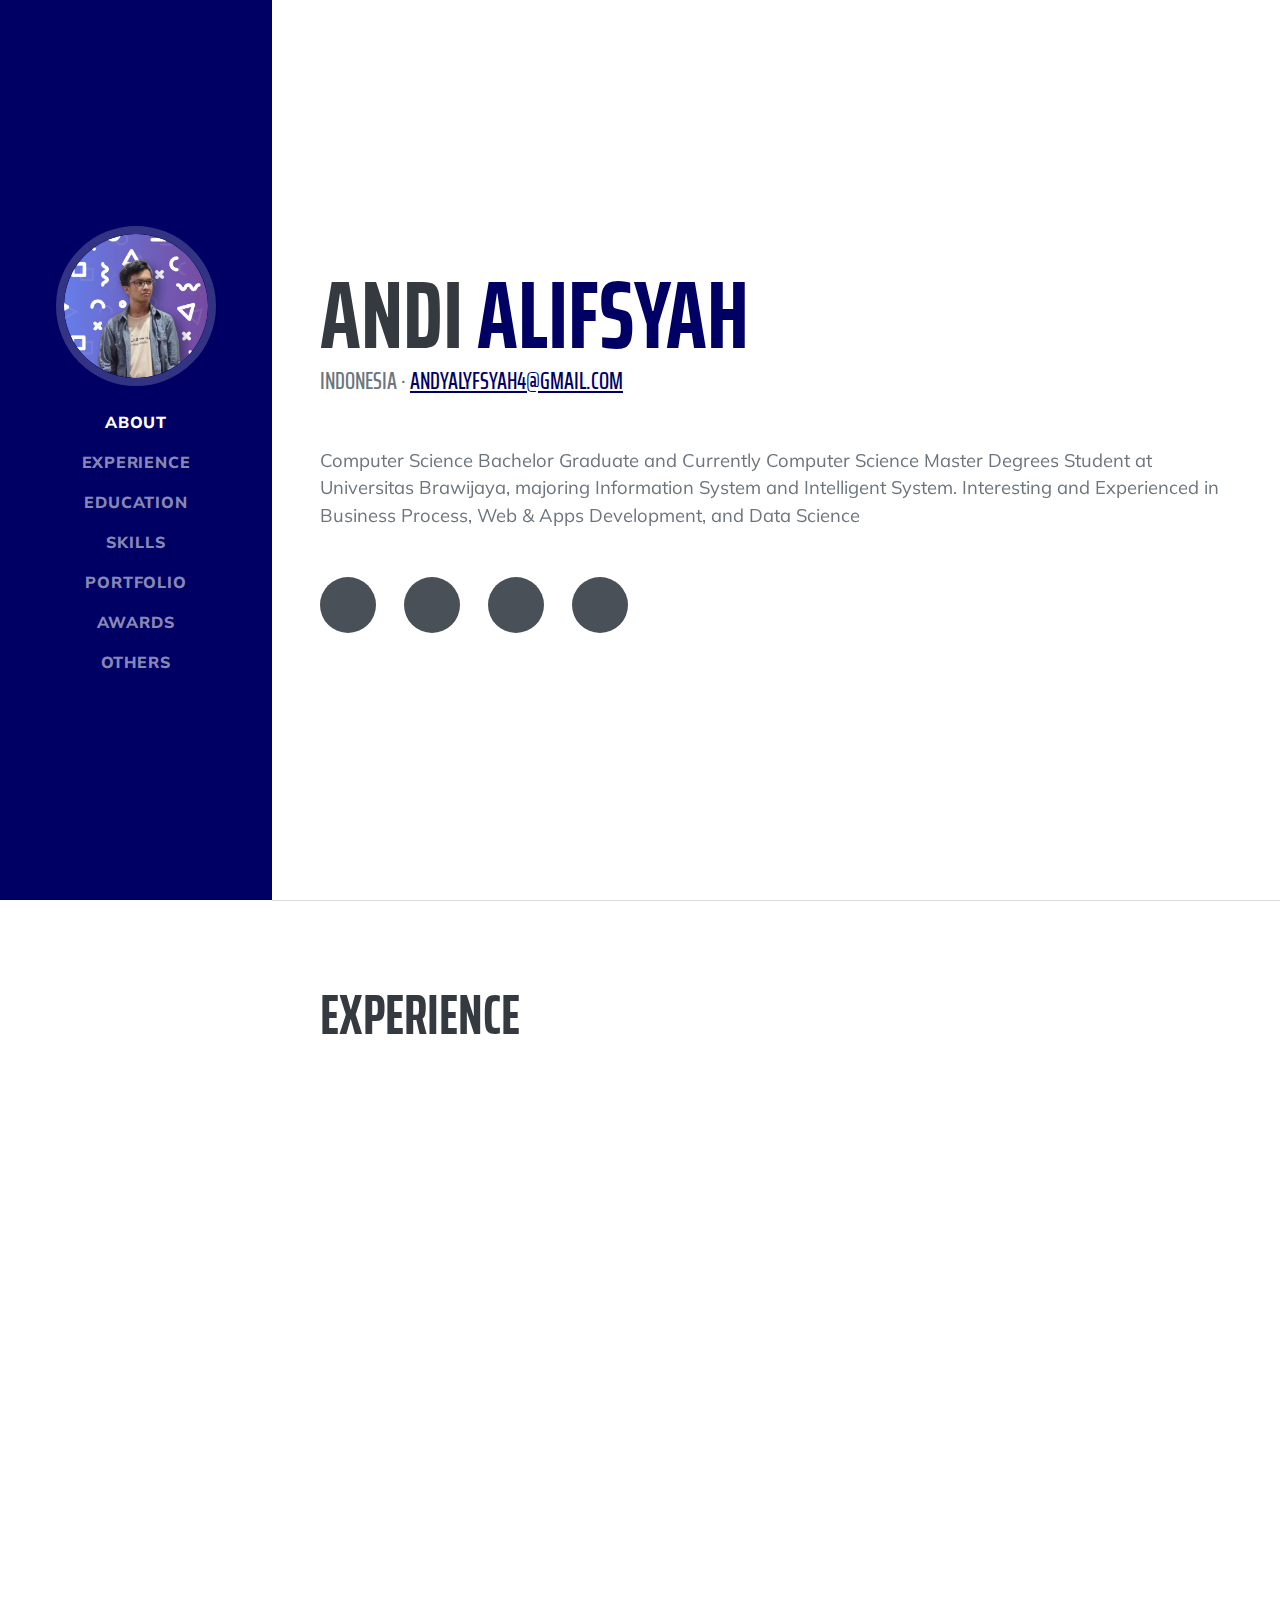
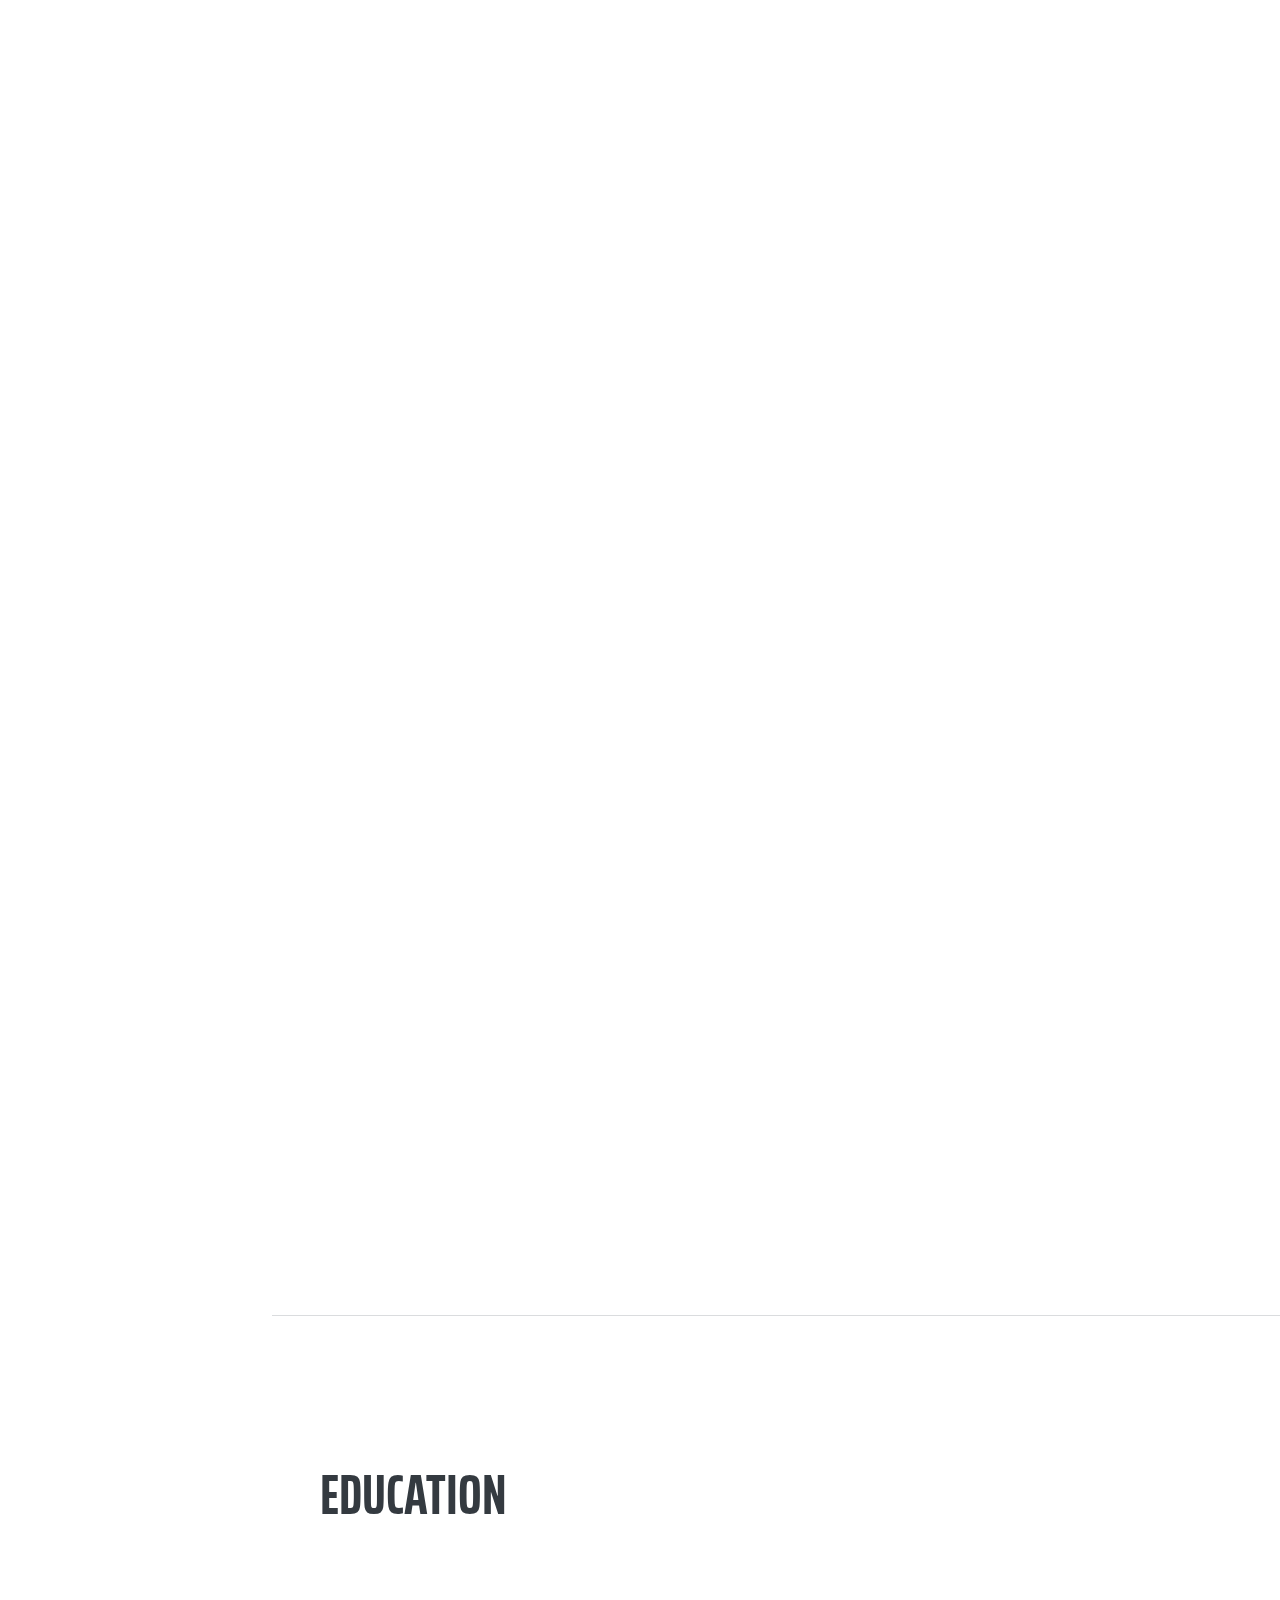
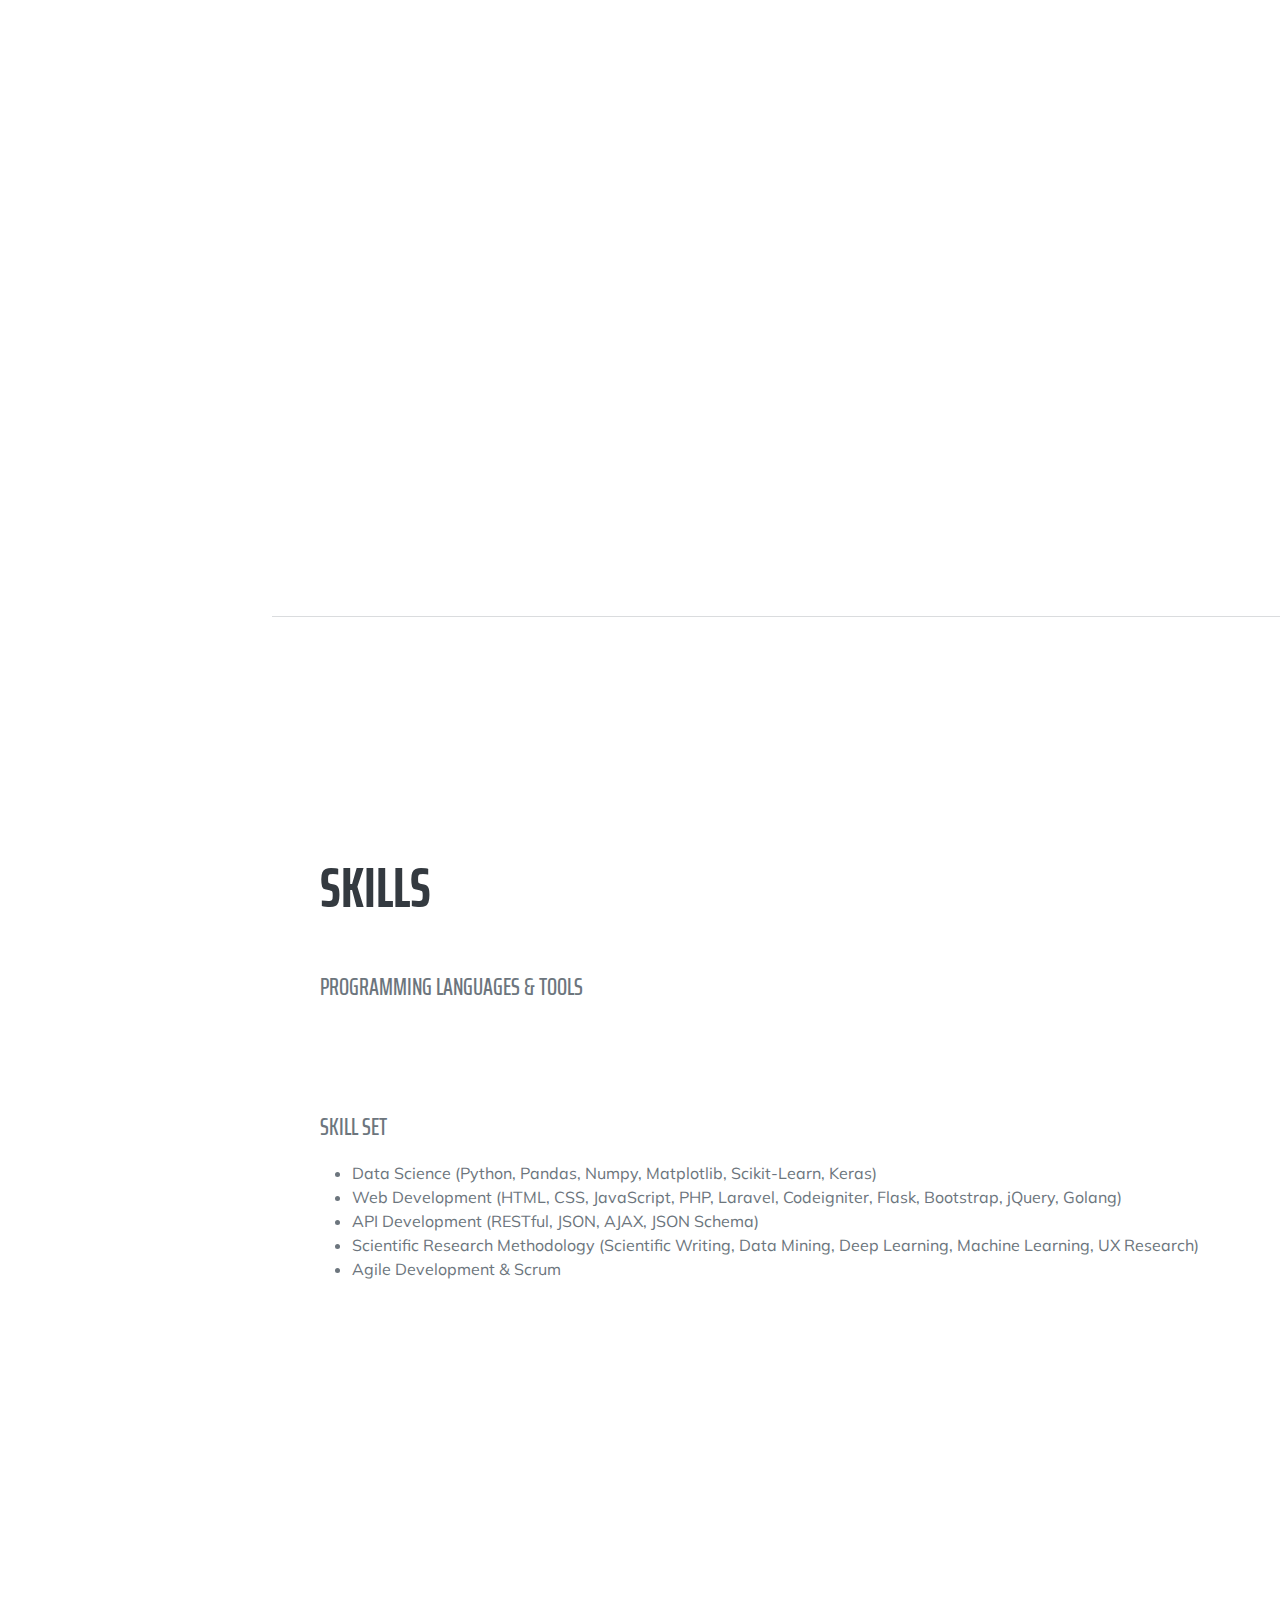
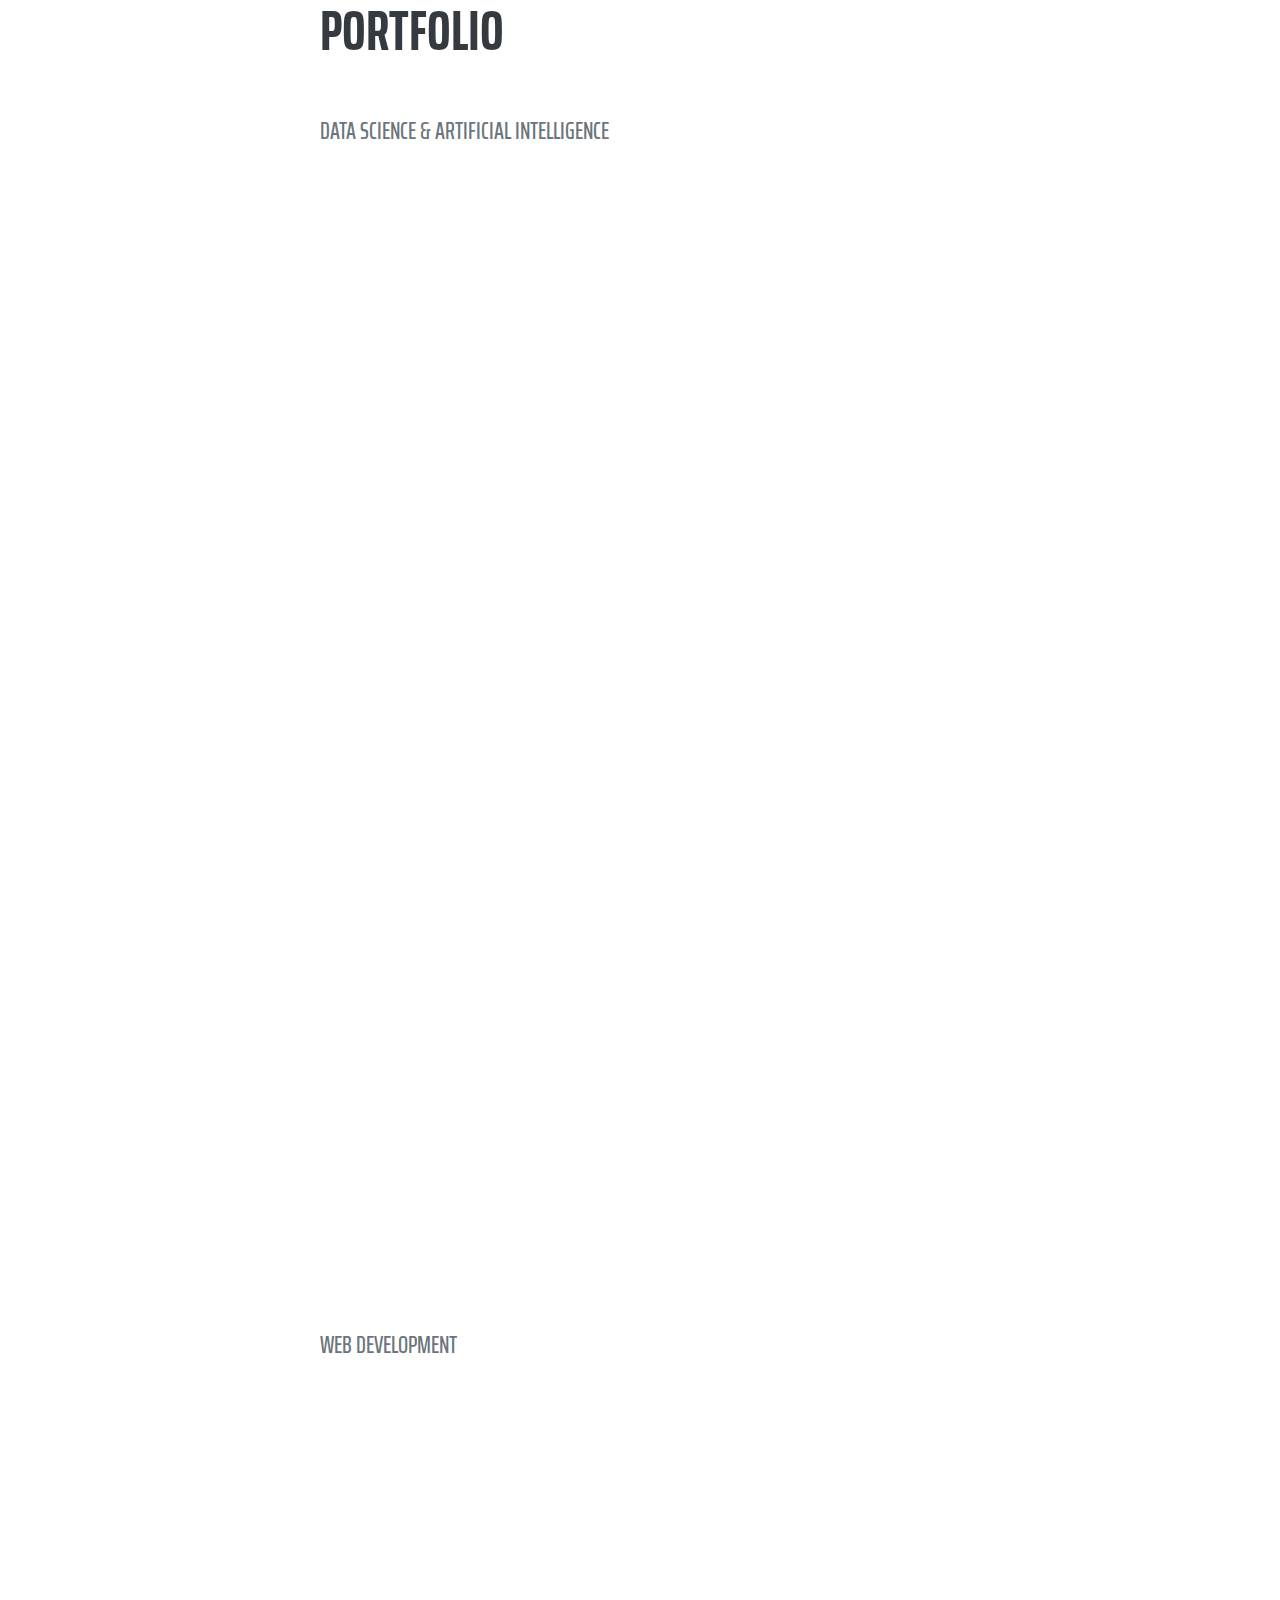
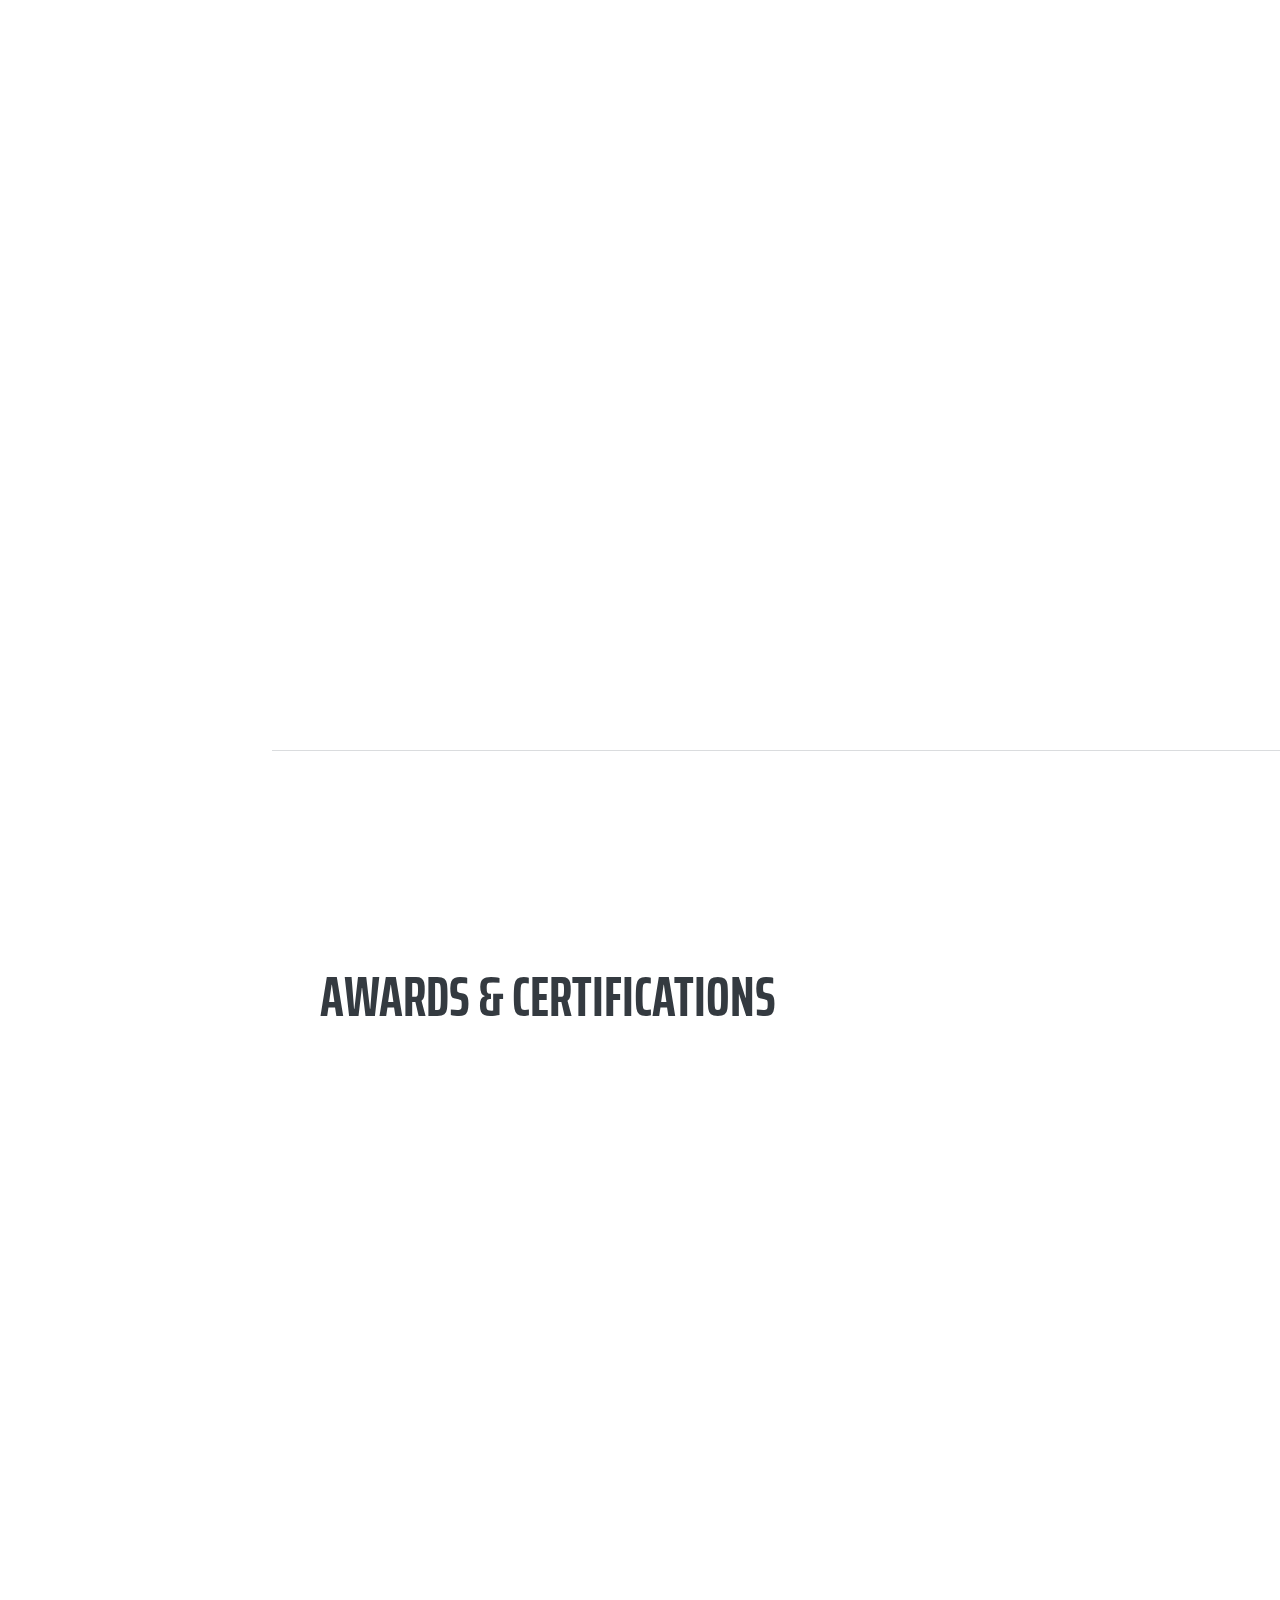
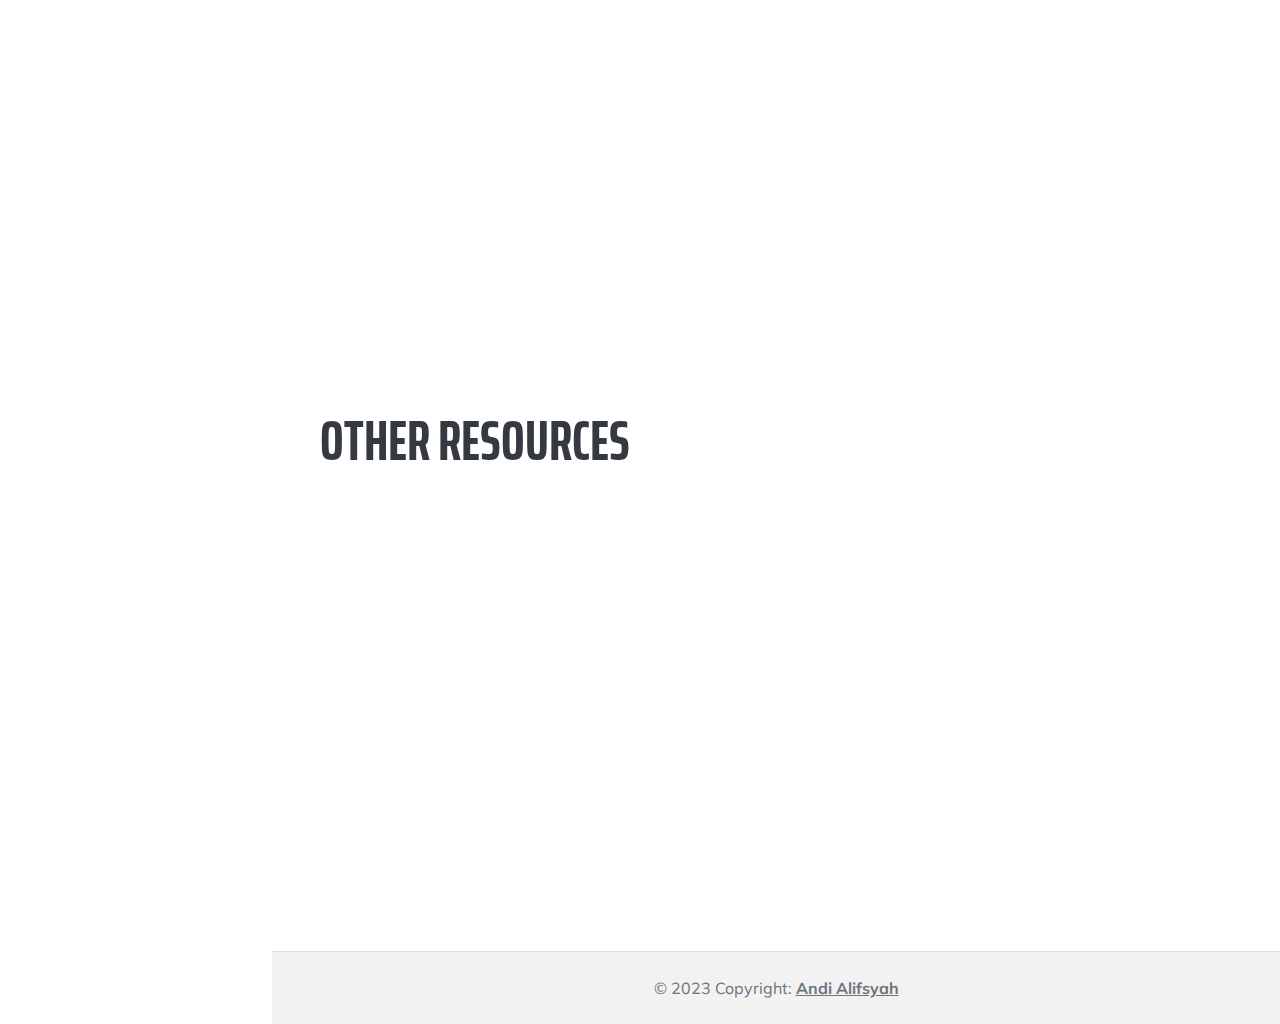
==== commit a4ed4bd6: "update" ====
--- a/index.html
+++ b/index.html
@@ -71,7 +71,7 @@
                     <a href="mailto:andyalyfsyah4@gmail.com" class="text-primary">andyalyfsyah4@gmail.com</a>
                 </div>
                 <p class="lead mb-5" data-aos="zoom-in-down">Computer Science Bachelor Graduate and Currently Computer Science Master Degrees Student at Universitas
-                    Brawijaya, majoring Information System. <br> Interesting and Experienced in Business Process, Web &
+                    Brawijaya, majoring Information System and Intelligent System. Interesting and Experienced in Business Process, Web &
                     Apps Development, and Data Science</p>
                 <div class="social-icons">
                     <a class="social-icon" data-aos="zoom-in-down" href="https://www.linkedin.com/in/andyalyf"><i
@@ -92,20 +92,32 @@
                 <h2 class="mb-5">Experience</h2>
                 <div class="d-flex flex-column flex-md-row justify-content-between mb-5" data-aos="zoom-in-right">
                     <div class="flex-grow-1">
-                        <h3 class="mb-0">Teaching Assistant for Web Development Course (Part-Time)</h3>
-                        <div class="subheading mb-3">PACCMANN</div>
+                        <h3 class="mb-0">Backend Engineer</h3>
+                        <div class="subheading mb-3">Ihsan Solusi Informatika, Bandung Indonesia</div>
+                        <p>
+                            Responsible for developing and maintaining backend system for client. I was assigned to
+                            develop backend service of sharia banking system. The tech stack that was used is Go, GRPC,
+                            Protobuf, Docker, and Oracle Database.
+                        </p>
+                    </div>
+                    <div class="flex-shrink-0"><span class="text-primary">November 2023 - Present</span></div>
+                </div>
+                <div class="d-flex flex-column flex-md-row justify-content-between mb-5" data-aos="zoom-in-right">
+                    <div class="flex-grow-1">
+                        <h3 class="mb-0">Teaching Assistant for Web Development Course</h3>
+                        <div class="subheading mb-3">PACCMANN, Jakarta Indonesia</div>
                         <p>
                             Responsible for assisting students in learning web development. I was assigned to teach
                             students about HTML, CSS, and Javascript. I also responsible for creating and grading
                             assignments and exams.
                         </p>
                     </div>
-                    <div class="flex-shrink-0"><span class="text-primary">February 2023 - April 2023</span></div>
+                    <div class="flex-shrink-0"><span class="text-primary">February 2023 - August 2023</span></div>
                 </div>
                 <div class="d-flex flex-column flex-md-row justify-content-between mb-5" data-aos="zoom-in-right">
                     <div class="flex-grow-1">
                         <h3 class="mb-0">Full Stack Web Developer (Contract)</h3>
-                        <div class="subheading mb-3">Venturo Pro, Malang</div>
+                        <div class="subheading mb-3">Venturo Pro, Malang Indonesia</div>
                         <p>Responsible for implementing and developing web application for client. I was assigned to
                             develop the project from design, development, and deployment. The project that was developed
                             is a web application for managing and monitoring employee performance. Tech stack that was
@@ -117,7 +129,7 @@
                 <div class="d-flex flex-column flex-md-row justify-content-between mb-5" data-aos="zoom-in-right">
                     <div class="flex-grow-1">
                         <h3 class="mb-0">Researcher</h3>
-                        <div class="subheading mb-3">Faculty of Computer Science, Universitas Brawijaya</div>
+                        <div class="subheading mb-3">Faculty of Computer Science, Universitas Brawijaya, Malang Indonesia</div>
                         <p>Responsible for research and develop project in Technology Enhanced Learning Laboratory of
                             FILKOM UB. The project that was developed is a chatbot engine. I was assigned to develop the
                             project from data collection of most frequent QA in FILKOM Academic Service, exploration and
@@ -129,7 +141,7 @@
                 <div class="d-flex flex-column flex-md-row justify-content-between mb-5" data-aos="zoom-in-right">
                     <div class="flex-grow-1">
                         <h3 class="mb-0">Mobile Apps Laboratory Assistant</h3>
-                        <div class="subheading mb-3">Faculty of Computer Science, Universitas Brawijaya</div>
+                        <div class="subheading mb-3">Faculty of Computer Science, Universitas Brawijaya, Malang Indonesia</div>
                         <p>Assist lecturer to do practice in laboratory of Mobile Programming courses</p>
                     </div>
                     <div class="flex-shrink-0"><span class="text-primary">January 2022 -May 2022</span></div>
@@ -137,7 +149,7 @@
                 <div class="d-flex flex-column flex-md-row justify-content-between mb-5" data-aos="zoom-in-right">
                     <div class="flex-grow-1">
                         <h3 class="mb-0">Database Laboratory Assistant</h3>
-                        <div class="subheading mb-3">Faculty of Computer Science, Universitas Brawijaya</div>
+                        <div class="subheading mb-3">Faculty of Computer Science, Universitas Brawijaya, Malang Indonesia</div>
                         <p>Assist lecturer to do practice in laboratory of Database Administration course and Basic
                             Database SQL course</p>
                     </div>
@@ -146,7 +158,7 @@
                 <div class="d-flex flex-column flex-md-row justify-content-between mb-5" data-aos="zoom-in-right">
                     <div class="flex-grow-1">
                         <h3 class="mb-0">Basic Programming Laboratory Assistant</h3>
-                        <div class="subheading mb-3">Faculty of Computer Science, Universitas Brawijaya</div>
+                        <div class="subheading mb-3">Faculty of Computer Science, Universitas Brawijaya, Malang Indonesia</div>
                         <p>Assist lecturer to do practice in laboratory in Basic Programming course</p>
                     </div>
                     <div class="flex-shrink-0"><span class="text-primary">August 2020 - December 2020</span></div>
@@ -154,7 +166,7 @@
                 <div class="d-flex flex-column flex-md-row justify-content-between mb-5" data-aos="zoom-in-right">
                     <div class="flex-grow-1">
                         <h3 class="mb-0">full stack web developer (Intern)</h3>
-                        <div class="subheading mb-3">Techno Studio - Kendari</div>
+                        <div class="subheading mb-3">Techno Studio, Kendari Indonesia</div>
                         <p>Develop web-based application from requirement engineering using UML to development using
                             Bootstrap, Laravel, and jQuery</p>
                     </div>
@@ -181,7 +193,8 @@
                         <h3 class="mb-0">Universitas Brawijaya</h3>
                         <div class="subheading mb-3">Bachelor of Computer Science</div>
                         <div>Computer Science - Information System</div>
-                        <p>GPA: 3.95</p>
+                        <p>Thesis: Chatbot Development of Universitas Brawijaya Automation Service - <a href="https://j-ptiik.ub.ac.id/index.php/j-ptiik/article/view/12886">Article Link</a></p>
+                        <p>GPA: 3.95 - <i><b>Best Graduate & Summa Cum Laude</b></i> </p>
                     </div>
                     <div class="flex-shrink-0"><span class="text-primary">August 2019 - August 2023</span></div>
                 </div>
@@ -189,7 +202,6 @@
                     <div class="flex-grow-1">
                         <h3 class="mb-0">SMA Negeri 4 Kendari</h3>
                         <div class="subheading mb-3">Mathematics and Science</div>
-                        <!-- <p>GPA: 3.56</p> -->
                     </div>
                     <div class="flex-shrink-0"><span class="text-primary">August 2016 - June 2019</span></div>
                 </div>
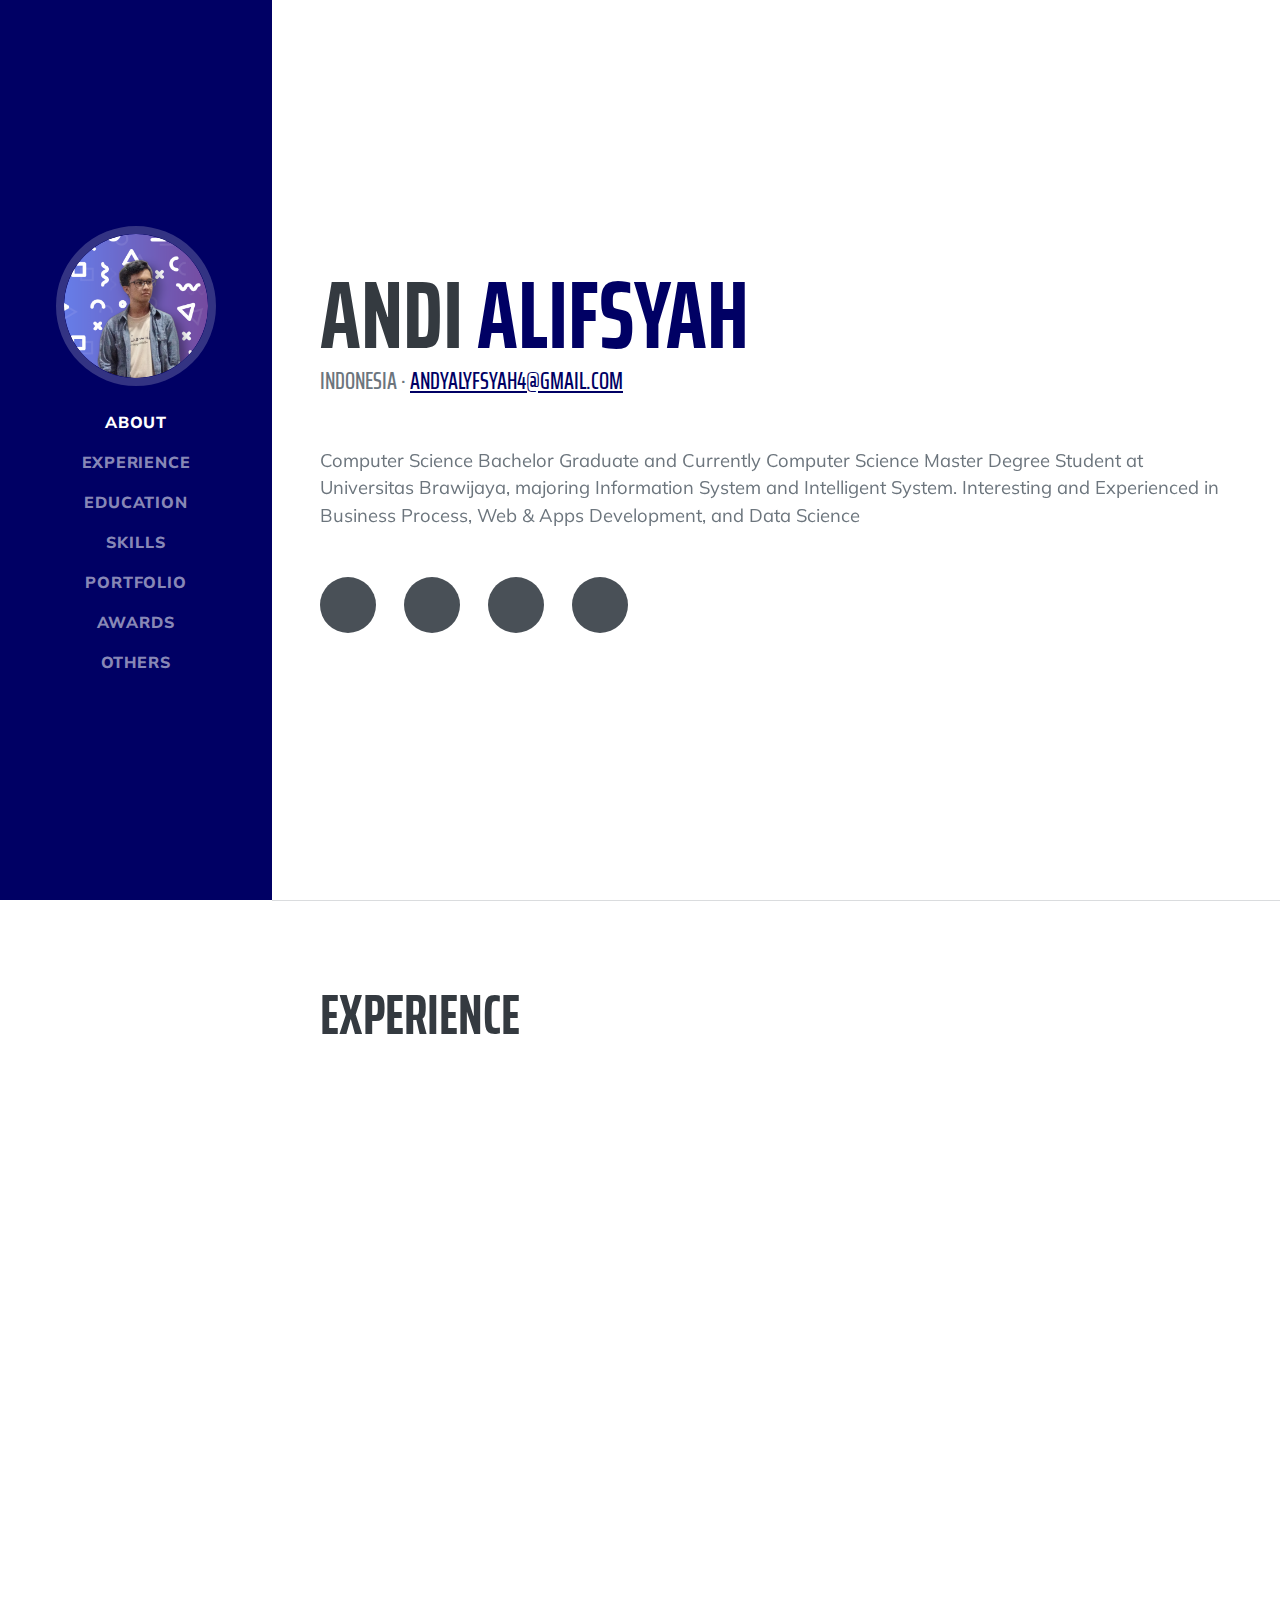
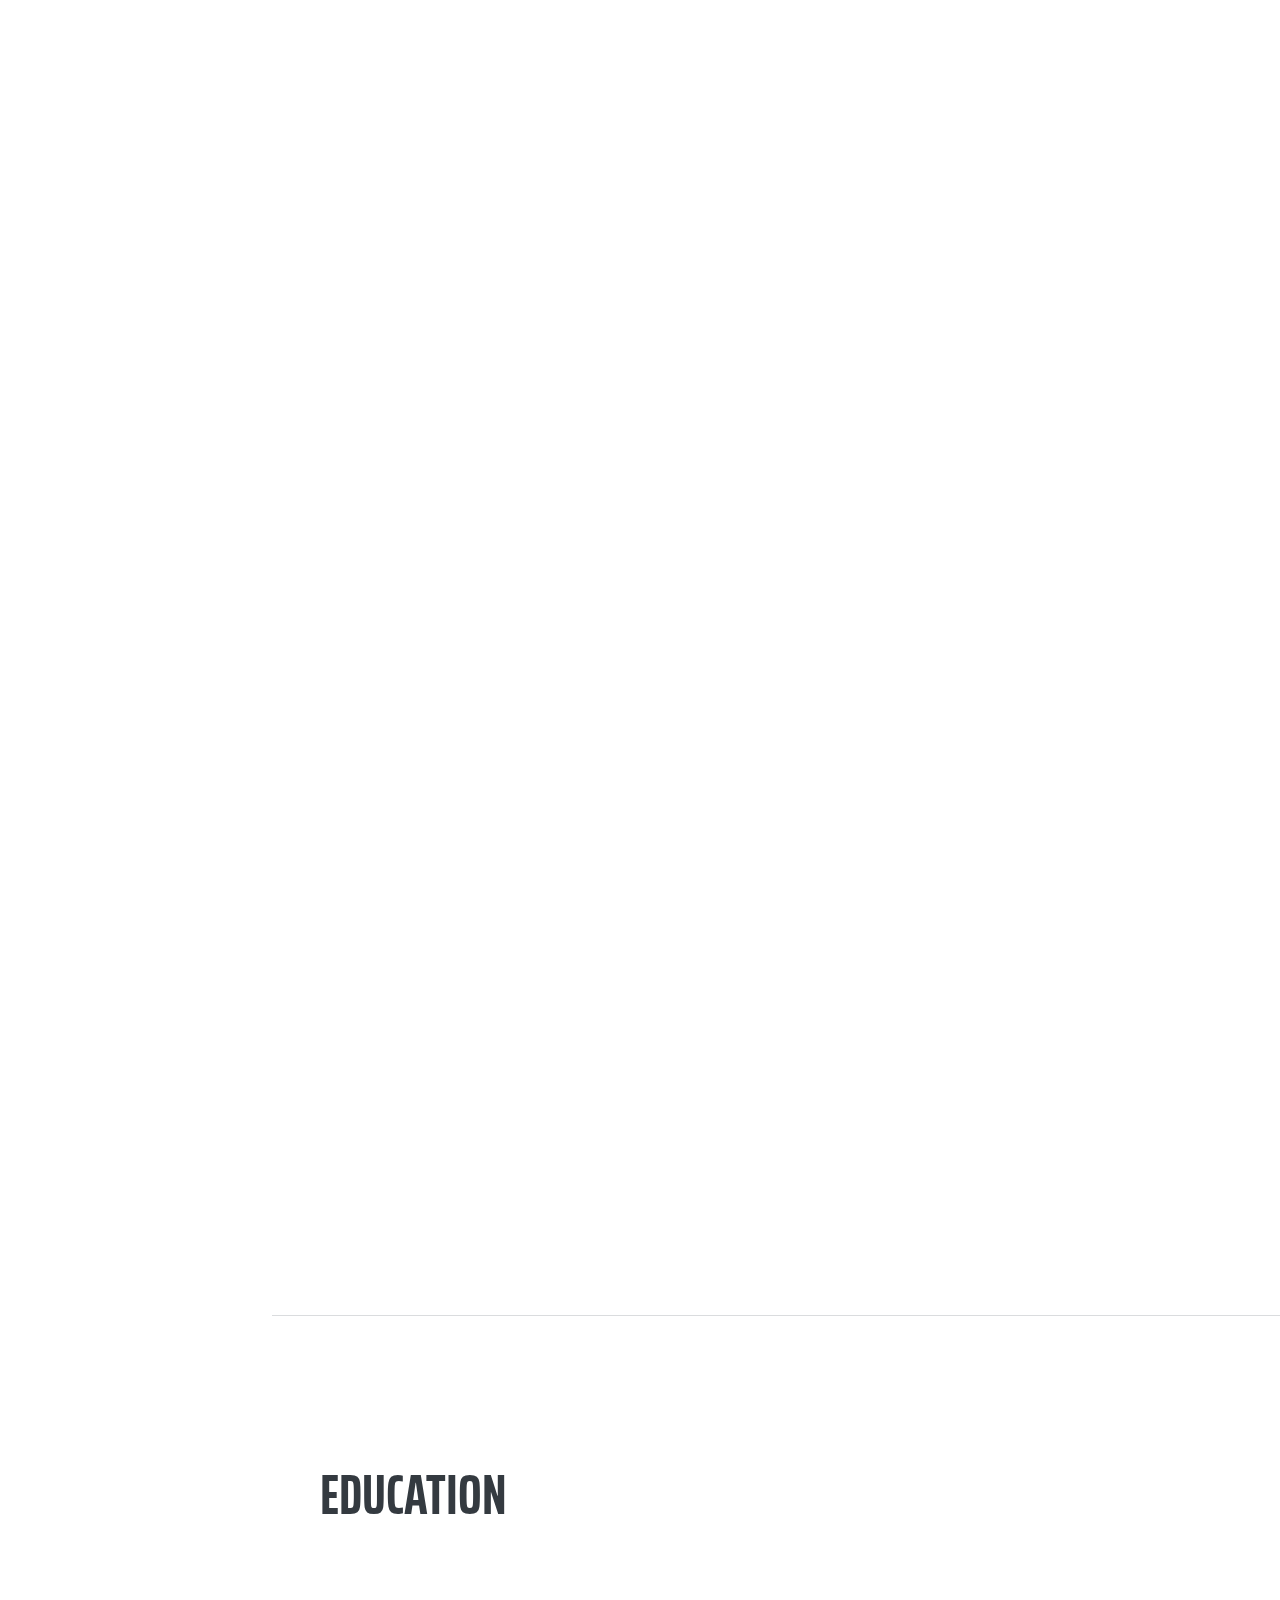
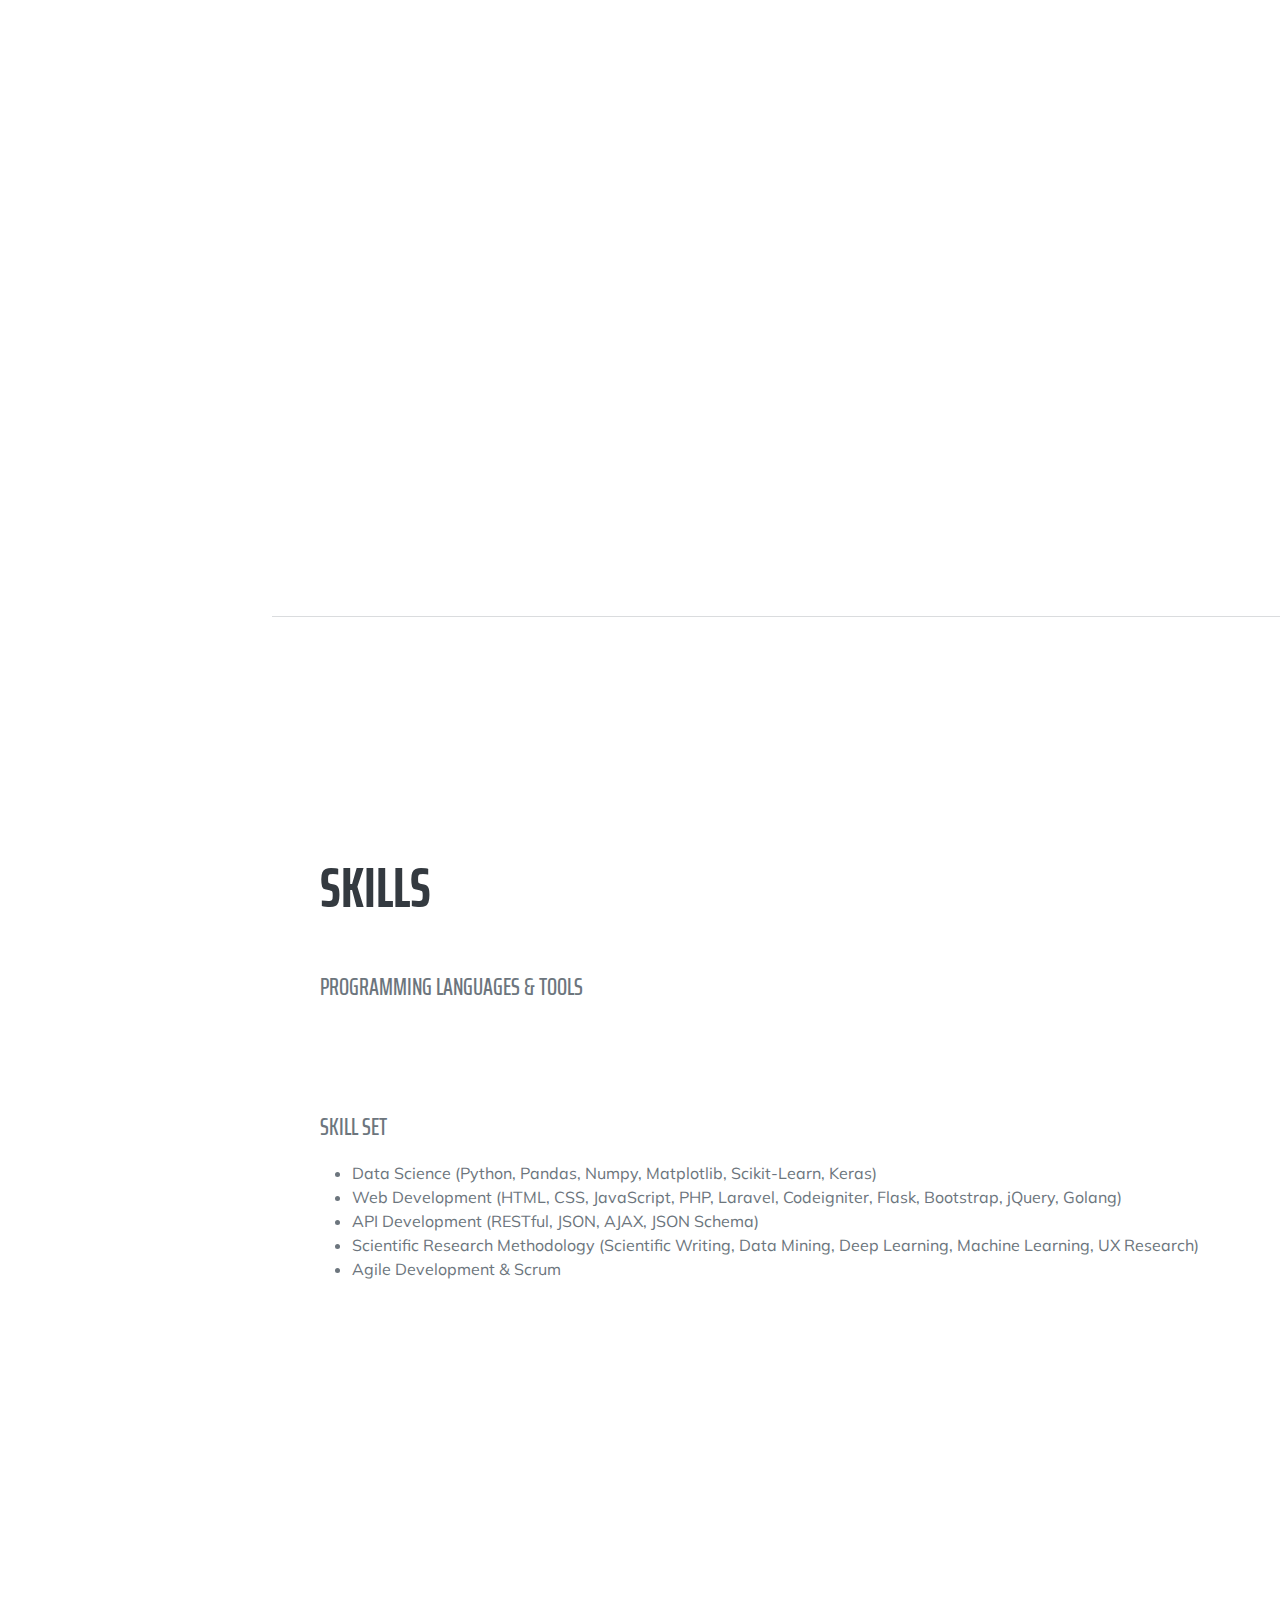
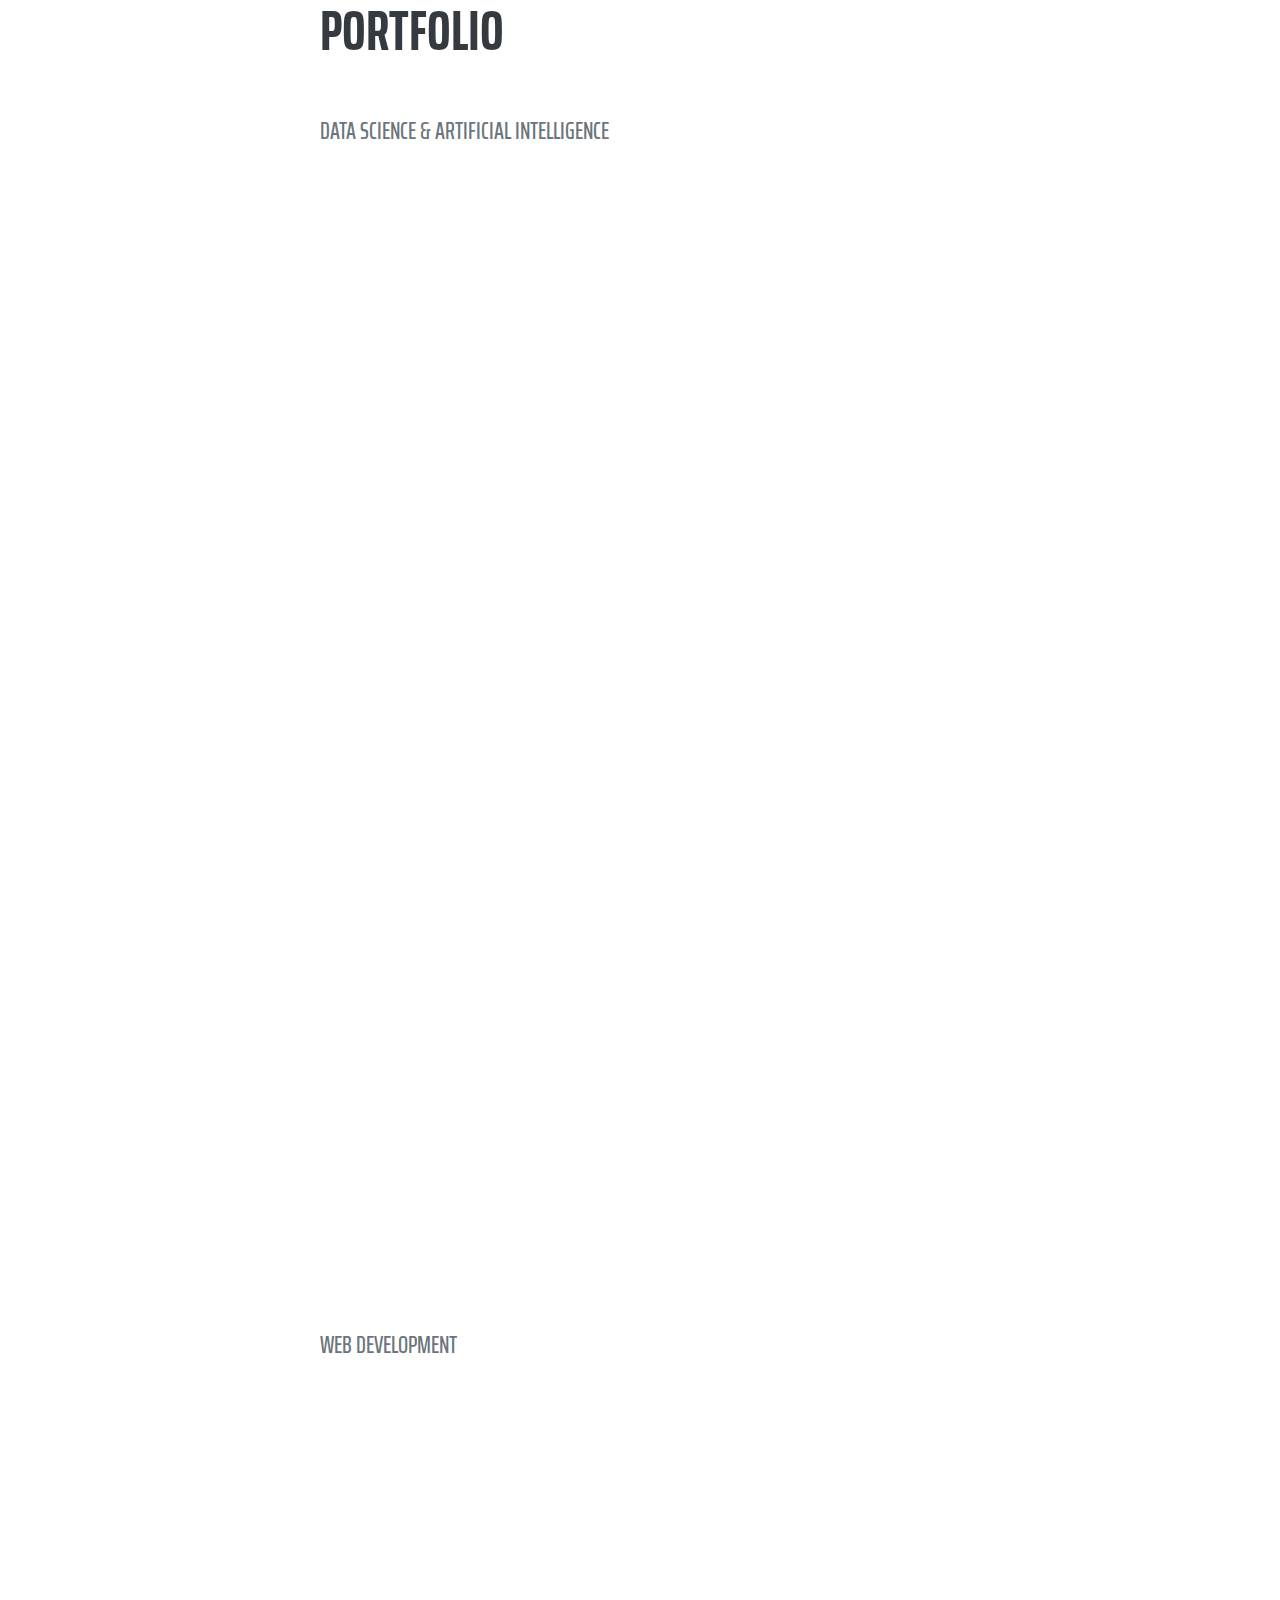
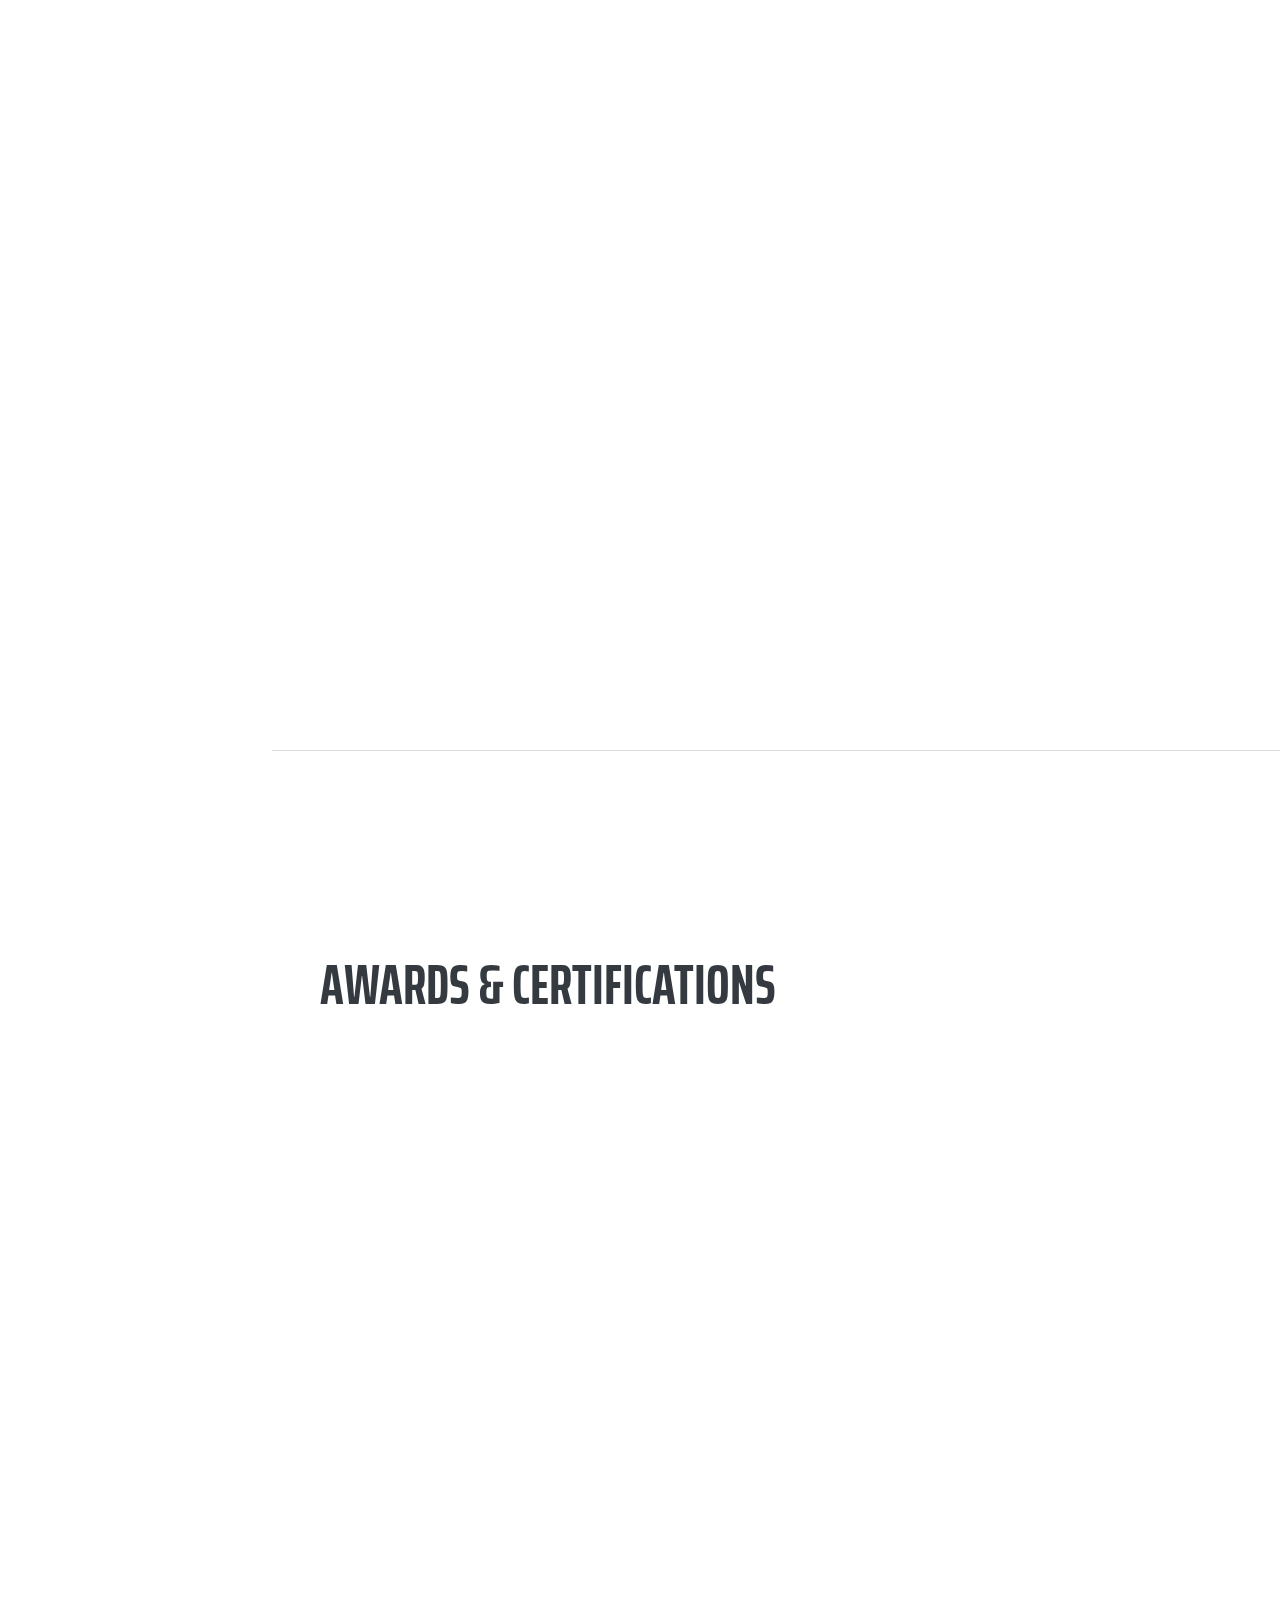
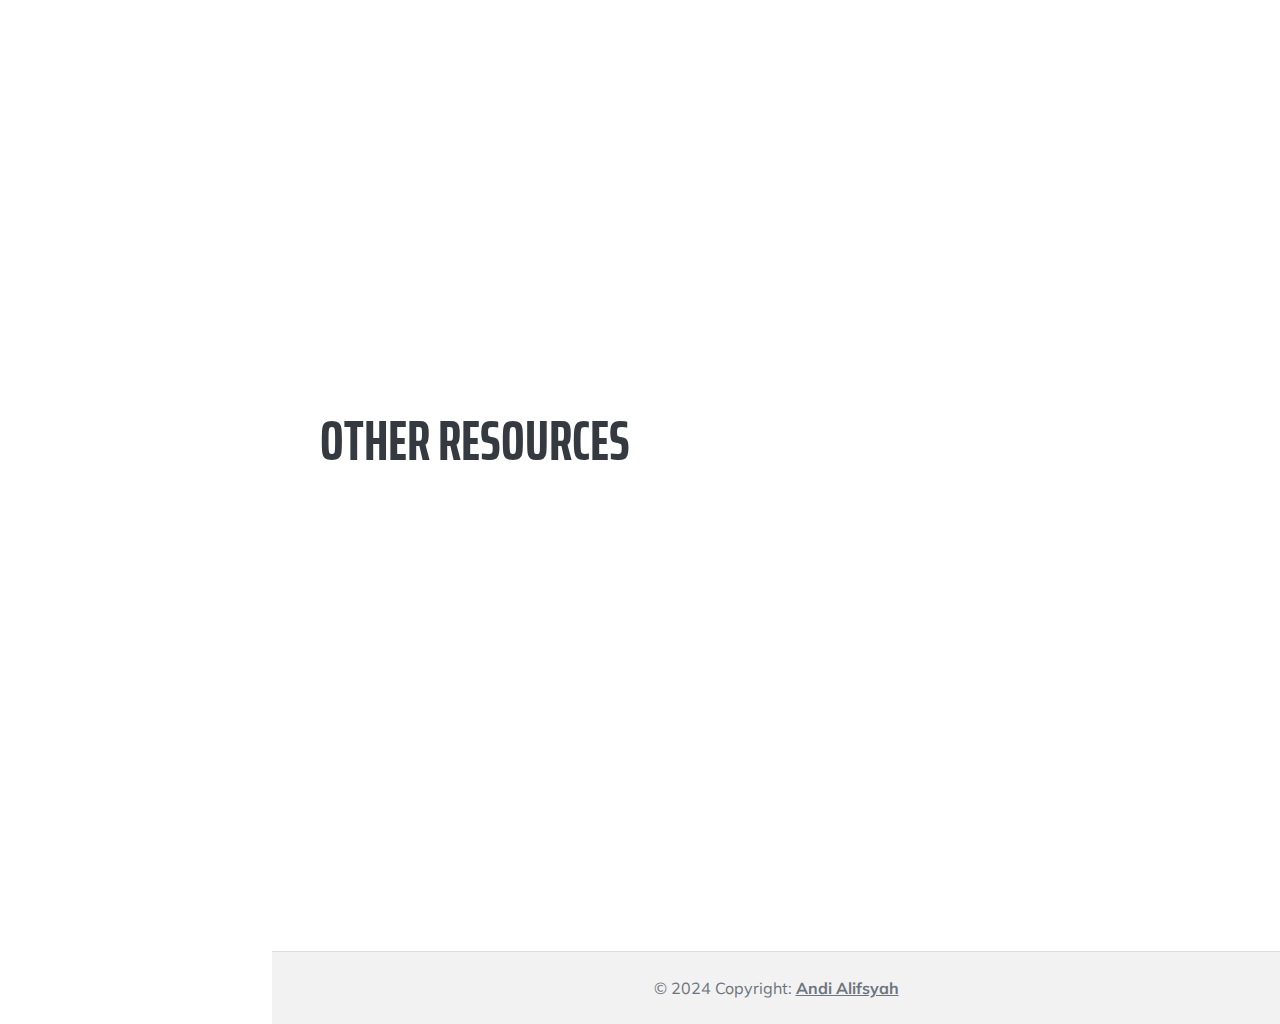
==== commit a5a03195: "UPdate 2024" ====
--- a/index.html
+++ b/index.html
@@ -70,7 +70,7 @@
                     Indonesia ·
                     <a href="mailto:andyalyfsyah4@gmail.com" class="text-primary">andyalyfsyah4@gmail.com</a>
                 </div>
-                <p class="lead mb-5" data-aos="zoom-in-down">Computer Science Bachelor Graduate and Currently Computer Science Master Degrees Student at Universitas
+                <p class="lead mb-5" data-aos="zoom-in-down">Computer Science Bachelor Graduate and Currently Computer Science Master Degree Student at Universitas
                     Brawijaya, majoring Information System and Intelligent System. Interesting and Experienced in Business Process, Web &
                     Apps Development, and Data Science</p>
                 <div class="social-icons">
@@ -554,64 +554,68 @@
             <ul class="fa-ul mb-0" data-aos="fade-right">
                 <li>
                     <span class="fa-li"><i class="fas fa-trophy text-warning"></i></span>
-                    Best Computer Science Graduate of Information System Study Program Universitas Brawijaya 2023 
-                </li>
-                <li>
-                    <span class="fa-li"><i class="fas fa-trophy text-warning"></i></span>
-                    2nd Winner of Universitas Mataram National Paper Competition 2023 
-                </li>
-                <li>
-                    <span class="fa-li"><i class="fas fa-trophy text-warning"></i></span>
-                    1st Winner of Universitas Soedirman Faculty of Biology National Essay Competition 2023 for Master Student
-                </li>
-                <li>
-                    <span class="fa-li"><i class="fas fa-trophy text-warning"></i></span>
-                    Golden Ticket Awardee Mandiri My Digital Academy 2023
-                </li>
-                <li>
-                    <span class="fa-li"><i class="fas fa-trophy text-warning"></i></span>
-                    Bronze Medalist of International Youth Business Competition 2022 in Entrepreneurship Category
-                </li>
-                <li>
-                    <span class="fa-li"><i class="fas fa-trophy text-warning"></i></span>
-                    Awardee of Bank Indonesia Scholarship 2022
-                </li>
-                <li>
-                    <span class="fa-li"><i class="fas fa-trophy text-warning"></i></span>
-                    2nd Runner Up Mahasiswa Berprestasi Fakultas Ilmu Komputer Universitas Brawijaya 2022
-                </li>
-                <li>
-                    <span class="fa-li"><i class="fas fa-trophy text-warning"></i></span>
-                    2nd Place Dekan Cup Faculty of Computer Science Universitas Brawijaya Scientific Paper
+                    The Best Graduate of Computer Science Universitas Brawijaya 2023 
+                </li>
+                <li>
+                    <span class="fa-li"><i class="fas fa-trophy text-warning"></i></span>
+                    The Best Graduate of Information System Study Program, Faculty of Computer Science Universitas Brawijaya 2023 
+                </li>
+                <li>
+                    <span class="fa-li"><i class="fas fa-trophy text-warning"></i></span>
+                    The 2nd Winner of Universitas Mataram National Paper Competition 2023 
+                </li>
+                <li>
+                    <span class="fa-li"><i class="fas fa-trophy text-warning"></i></span>
+                    The 1st Winner of Universitas Soedirman Faculty of Biology National Essay Competition 2023 for Master Student
+                </li>
+                <li>
+                    <span class="fa-li"><i class="fas fa-trophy text-warning"></i></span>
+                    The Golden Ticket Awardee Mandiri My Digital Academy 2023
+                </li>
+                <li>
+                    <span class="fa-li"><i class="fas fa-trophy text-warning"></i></span>
+                    The Bronze Medalist of International Youth Business Competition 2022 in Entrepreneurship Category
+                </li>
+                <li>
+                    <span class="fa-li"><i class="fas fa-trophy text-warning"></i></span>
+                    The Awardee of Bank Indonesia Scholarship 2022
+                </li>
+                <li>
+                    <span class="fa-li"><i class="fas fa-trophy text-warning"></i></span>
+                    The 2nd Runner Up of Mahasiswa Berprestasi Fakultas Ilmu Komputer Universitas Brawijaya 2022
+                </li>
+                <li>
+                    <span class="fa-li"><i class="fas fa-trophy text-warning"></i></span>
+                    The 2nd Winner of Dekan Cup Faculty of Computer Science Universitas Brawijaya Scientific Paper
                     Competition 2021
                 </li>
                 <li>
                     <span class="fa-li"><i class="fas fa-trophy text-warning"></i></span>
-                    Funding Recipient of Program Mahasiswa Wirausaha (PMW) Universitas Brawijaya 2021
-                </li>
-                <li>
-                    <span class="fa-li"><i class="fas fa-trophy text-warning"></i></span>
-                    Favourite Mahasiswa Berprestasi (MAWAPRES) FILKOM UB 2021
-                </li>
-                <li>
-                    <span class="fa-li"><i class="fas fa-trophy text-warning"></i></span>
-                    Finalist Technoscape BNCC Hackathon Universitas Bina Nusantara 2021
-                </li>
-                <li>
-                    <span class="fa-li"><i class="fas fa-trophy text-warning"></i></span>
-                    1st Place Scientific Article BPM Gallusia 2020
-                </li>
-                <li>
-                    <span class="fa-li"><i class="fas fa-trophy text-warning"></i></span>
-                    2nd Place Essay Competition : Gebyar Lomba Dilan 2020
-                </li>
-                <li>
-                    <span class="fa-li"><i class="fas fa-trophy text-warning"></i></span>
-                    Participant of Google Code-In 2019
-                </li>
-                <li>
-                    <span class="fa-li"><i class="fas fa-trophy text-warning"></i></span>
-                    Participant of Google Code-In 2018
+                    The Funding Recipient of Program Mahasiswa Wirausaha (PMW) Universitas Brawijaya 2021
+                </li>
+                <li>
+                    <span class="fa-li"><i class="fas fa-trophy text-warning"></i></span>
+                    The Favourite Most Outstanding Student (MAWAPRES) FILKOM UB 2021
+                </li>
+                <li>
+                    <span class="fa-li"><i class="fas fa-trophy text-warning"></i></span>
+                    The Finalist Technoscape BNCC Hackathon Universitas Bina Nusantara 2021
+                </li>
+                <li>
+                    <span class="fa-li"><i class="fas fa-trophy text-warning"></i></span>
+                    The 1st Place Scientific Article BPM Gallusia 2020
+                </li>
+                <li>
+                    <span class="fa-li"><i class="fas fa-trophy text-warning"></i></span>
+                    The 2nd Place Essay Competition : Gebyar Lomba Dilan 2020
+                </li>
+                <li>
+                    <span class="fa-li"><i class="fas fa-trophy text-warning"></i></span>
+                    The Participant of Google Code-In 2019
+                </li>
+                <li>
+                    <span class="fa-li"><i class="fas fa-trophy text-warning"></i></span>
+                    The Participant of Google Code-In 2018
                 </li>
 
 
@@ -642,7 +646,7 @@
     <hr class="m-0" /> 
     <!-- Copyright -->
     <div class="text-center p-4" style="background-color: rgba(0, 0, 0, 0.05);">
-        © 2023 Copyright:
+        © 2024 Copyright:
         <a class="text-reset fw-bold" href="https://andialifs.github.io/">Andi Alifsyah</a>
     </div>
     <!-- Copyright -->
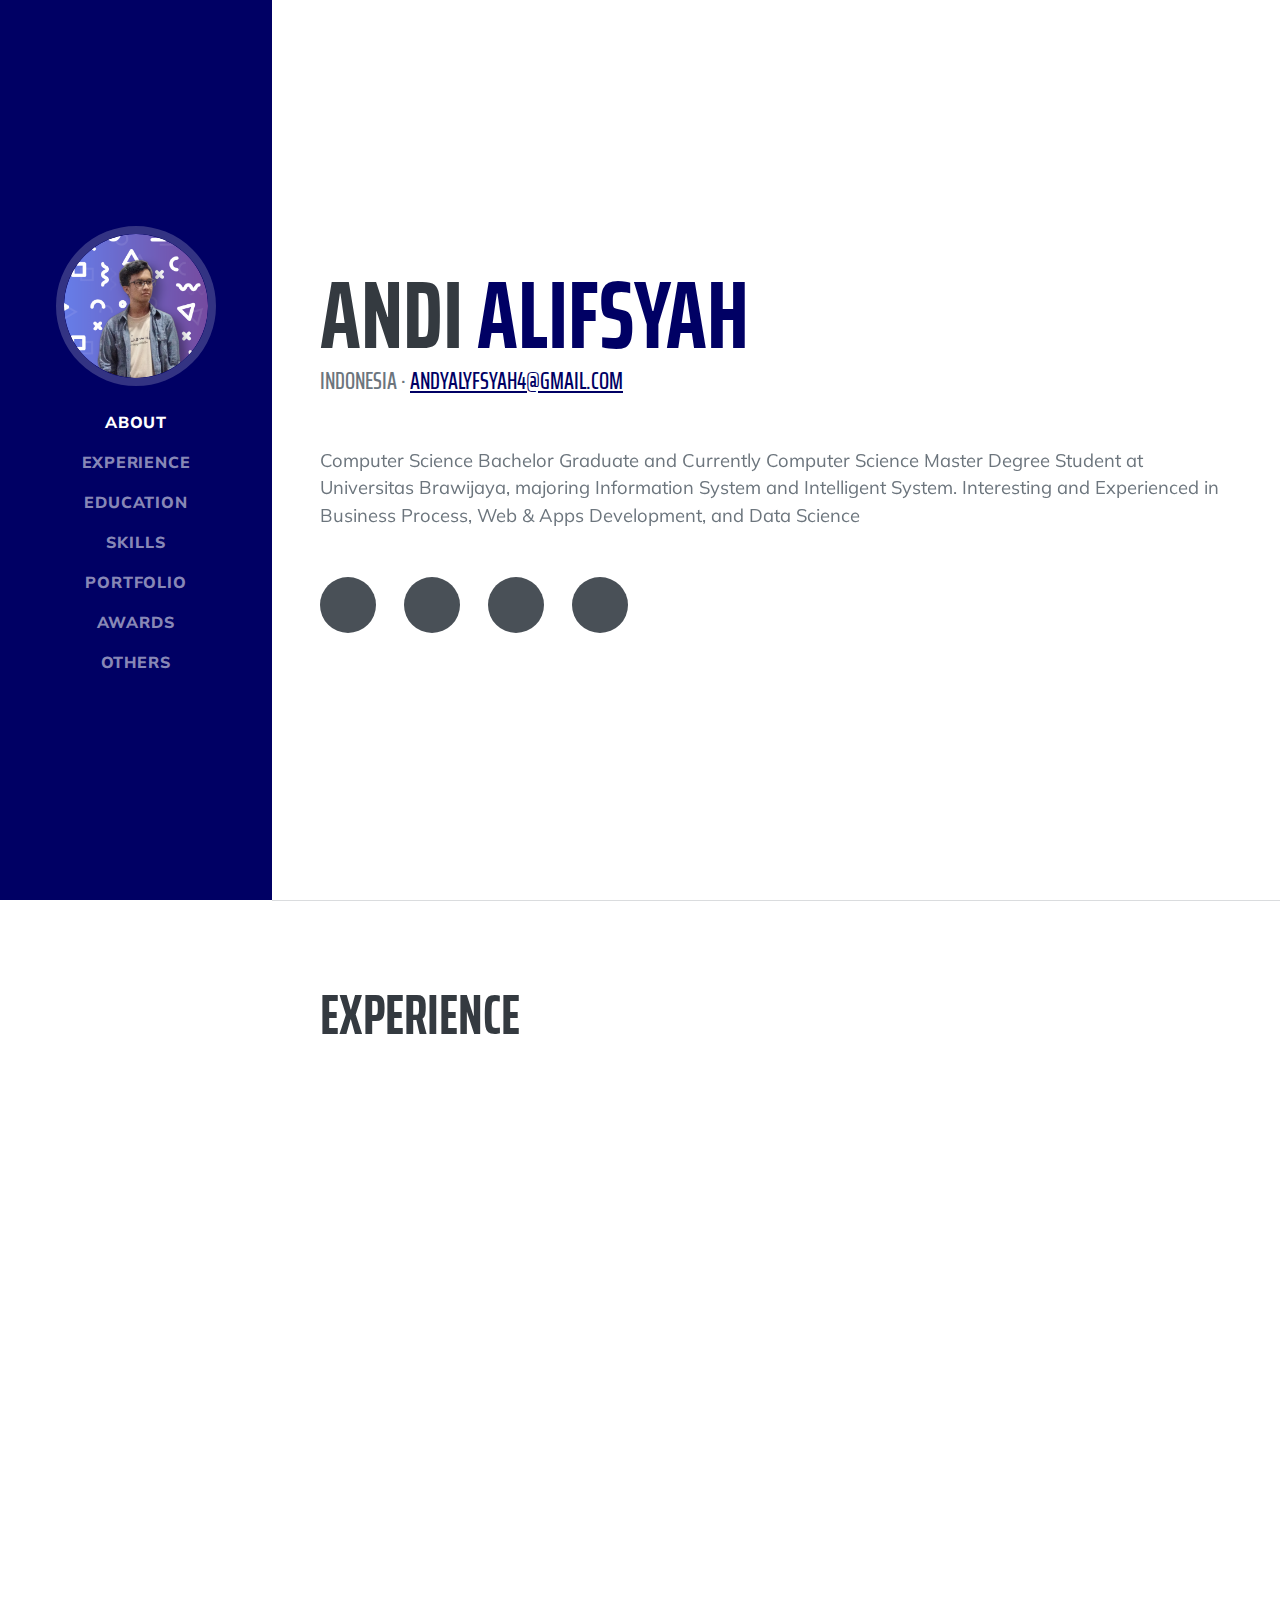
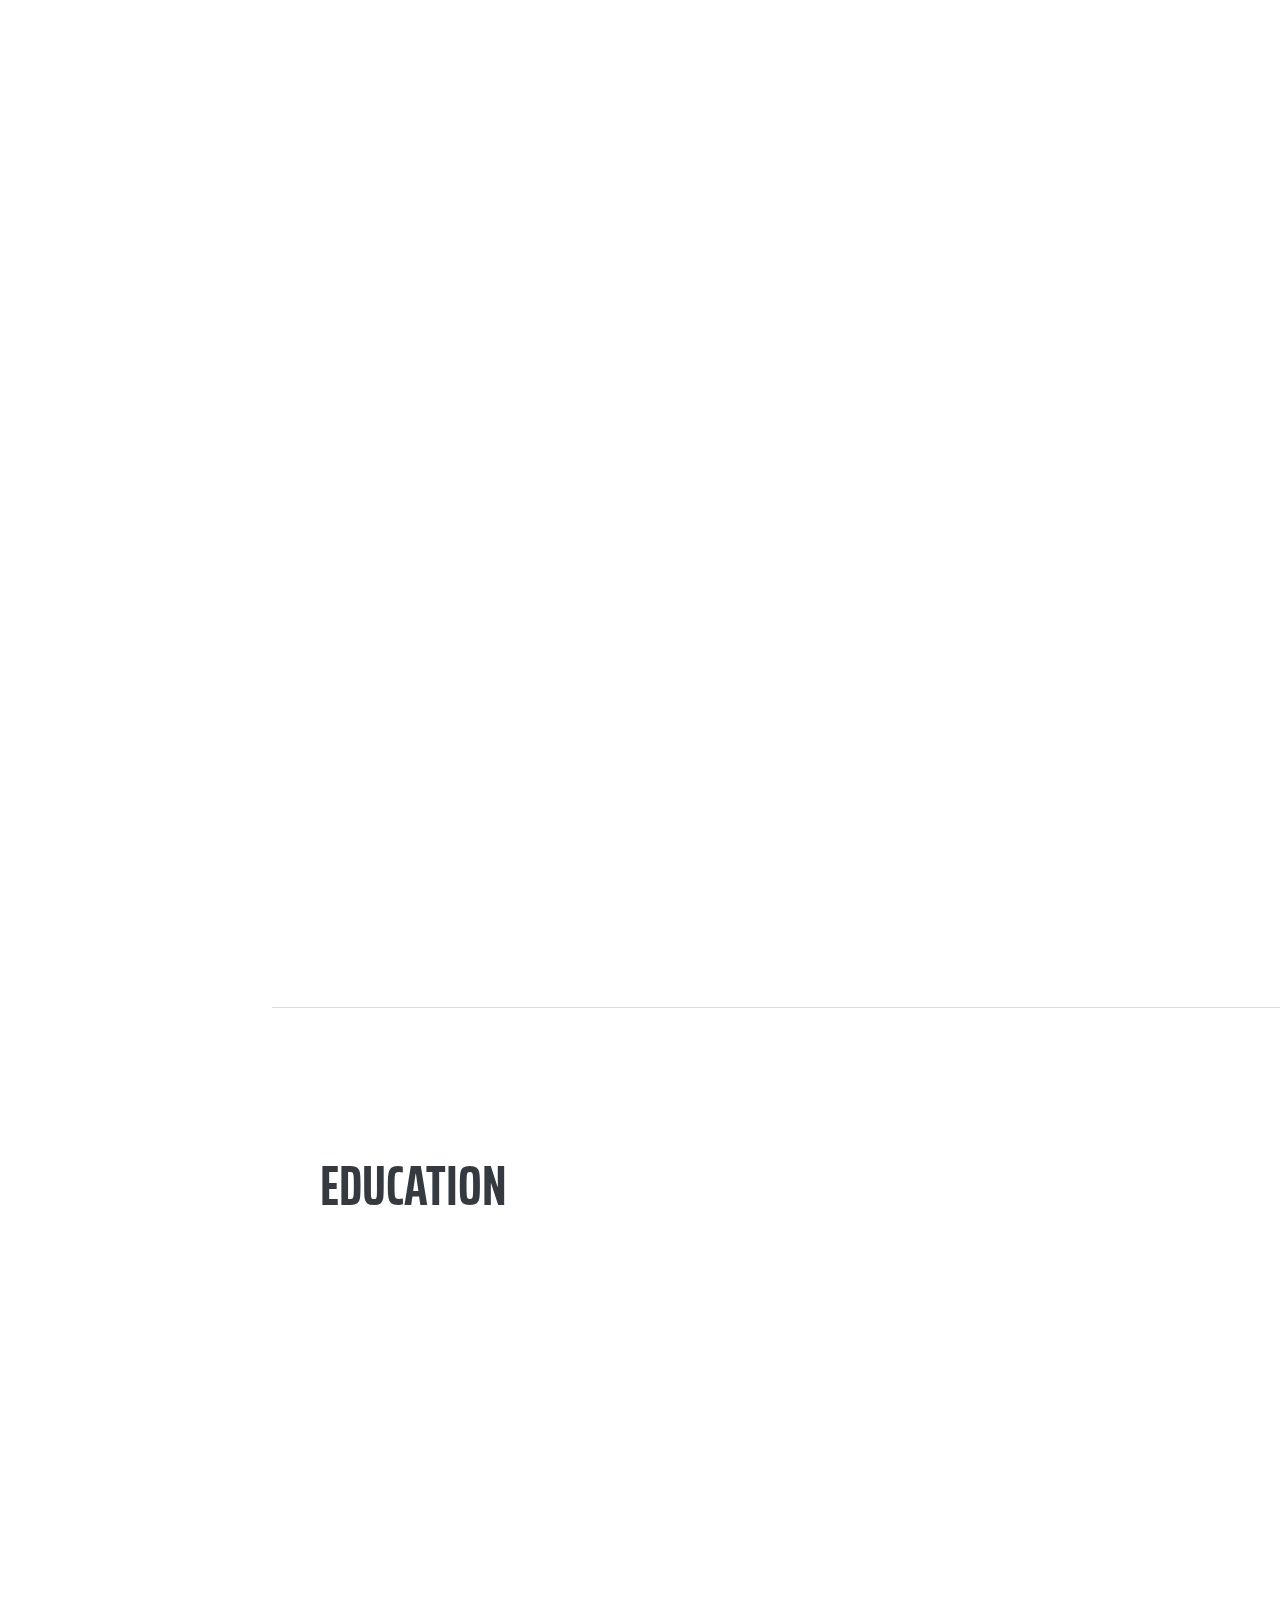
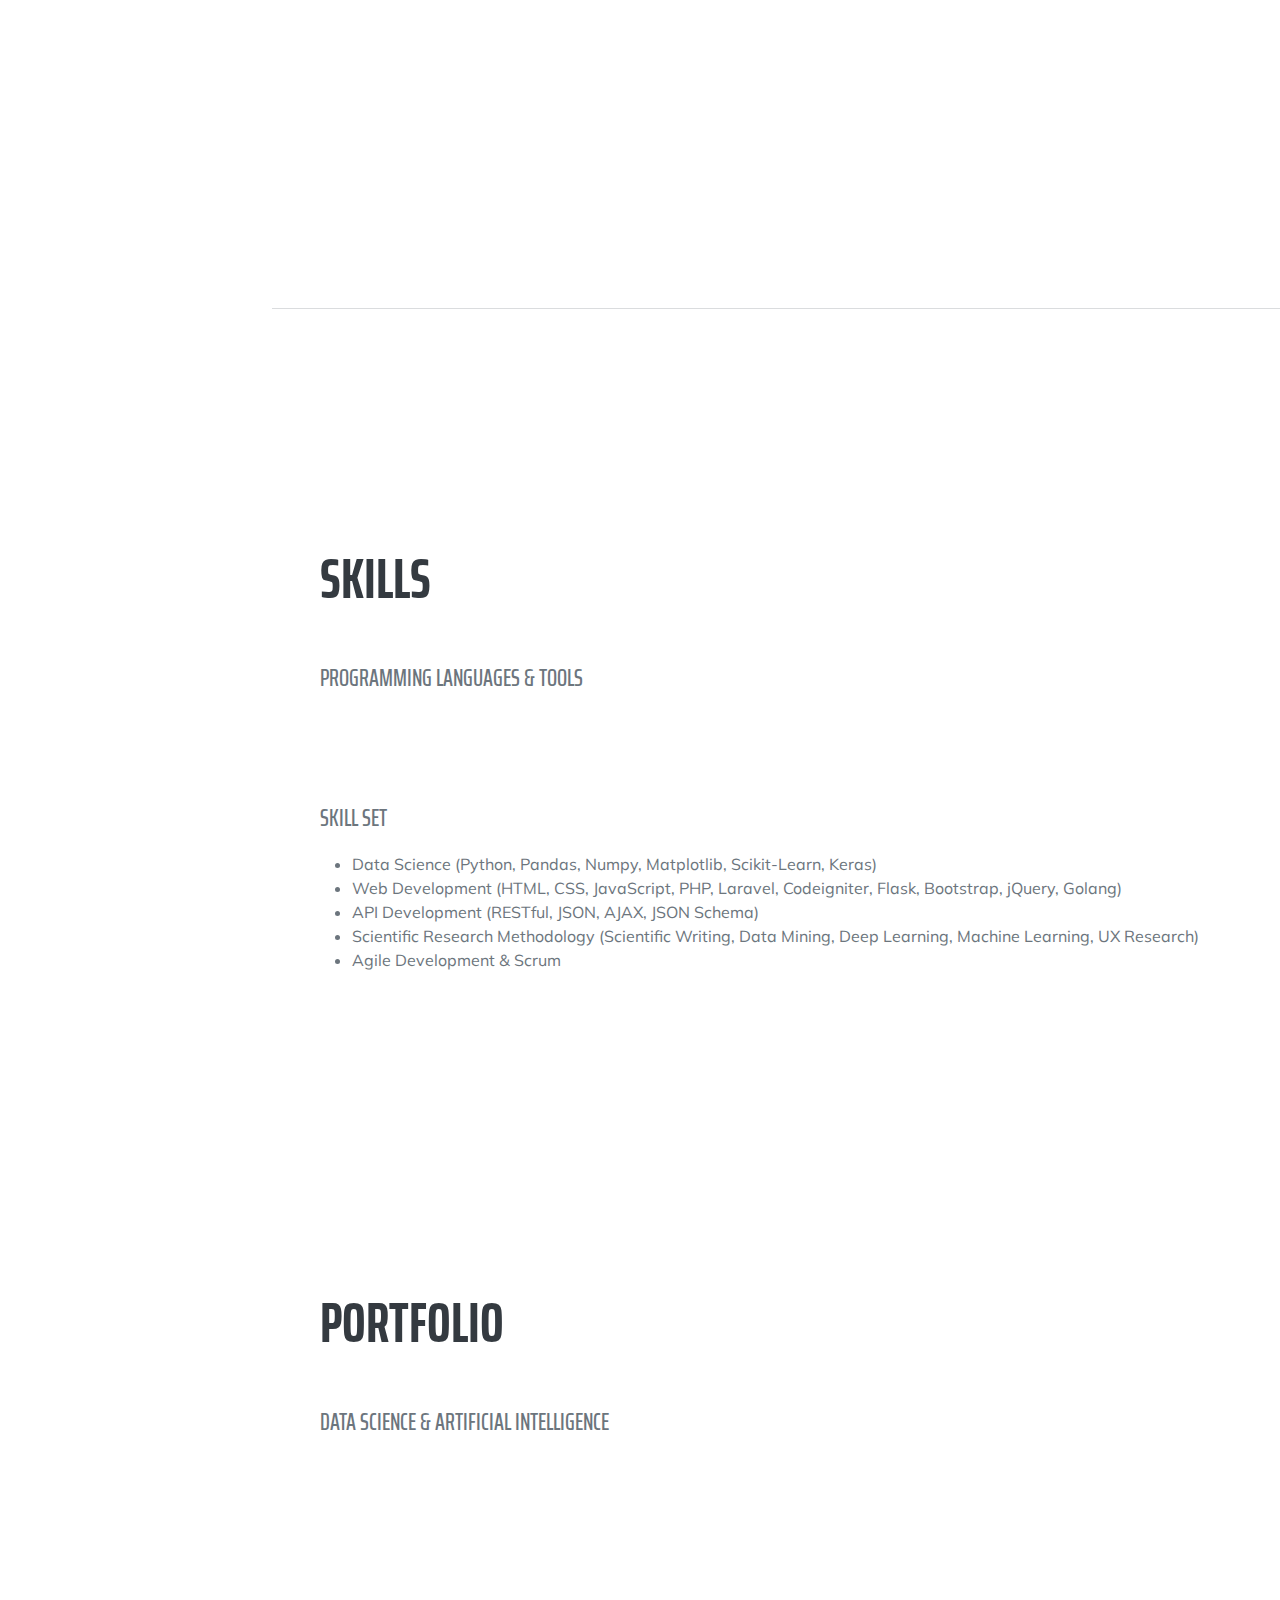
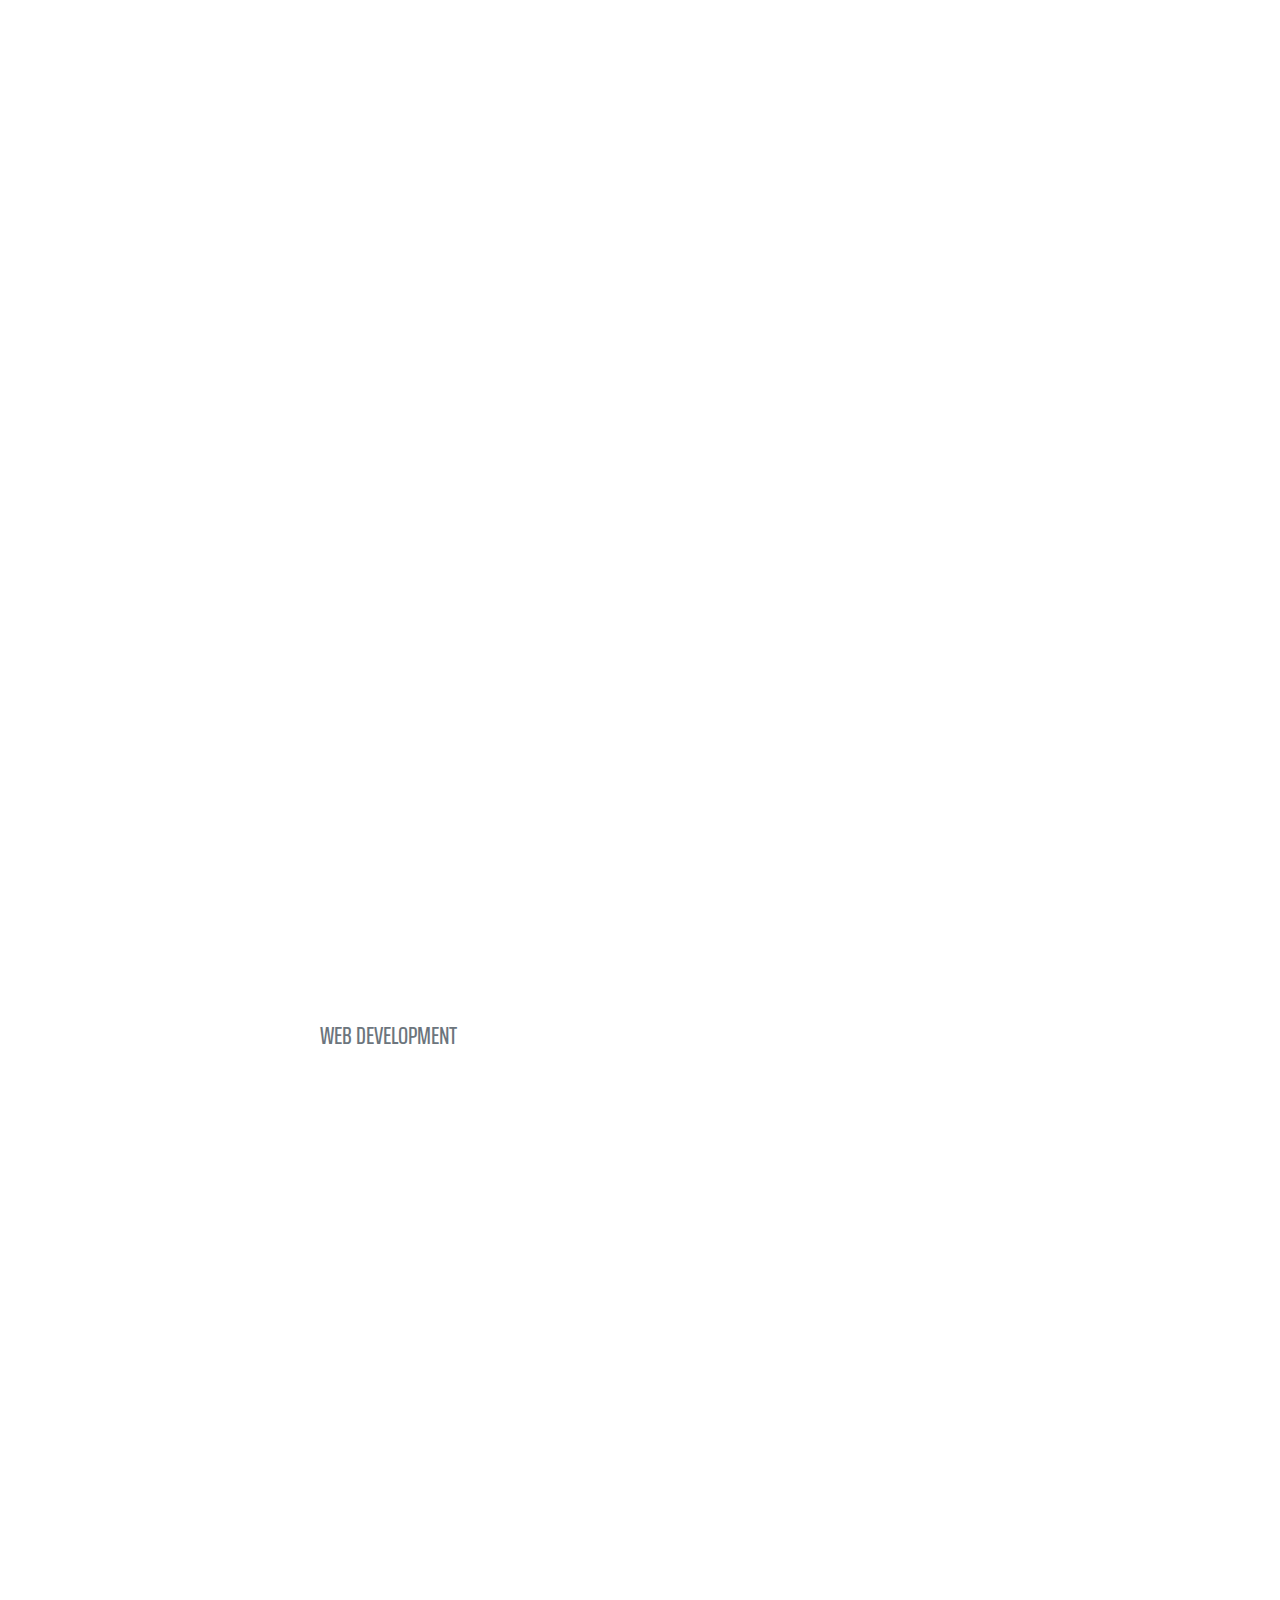
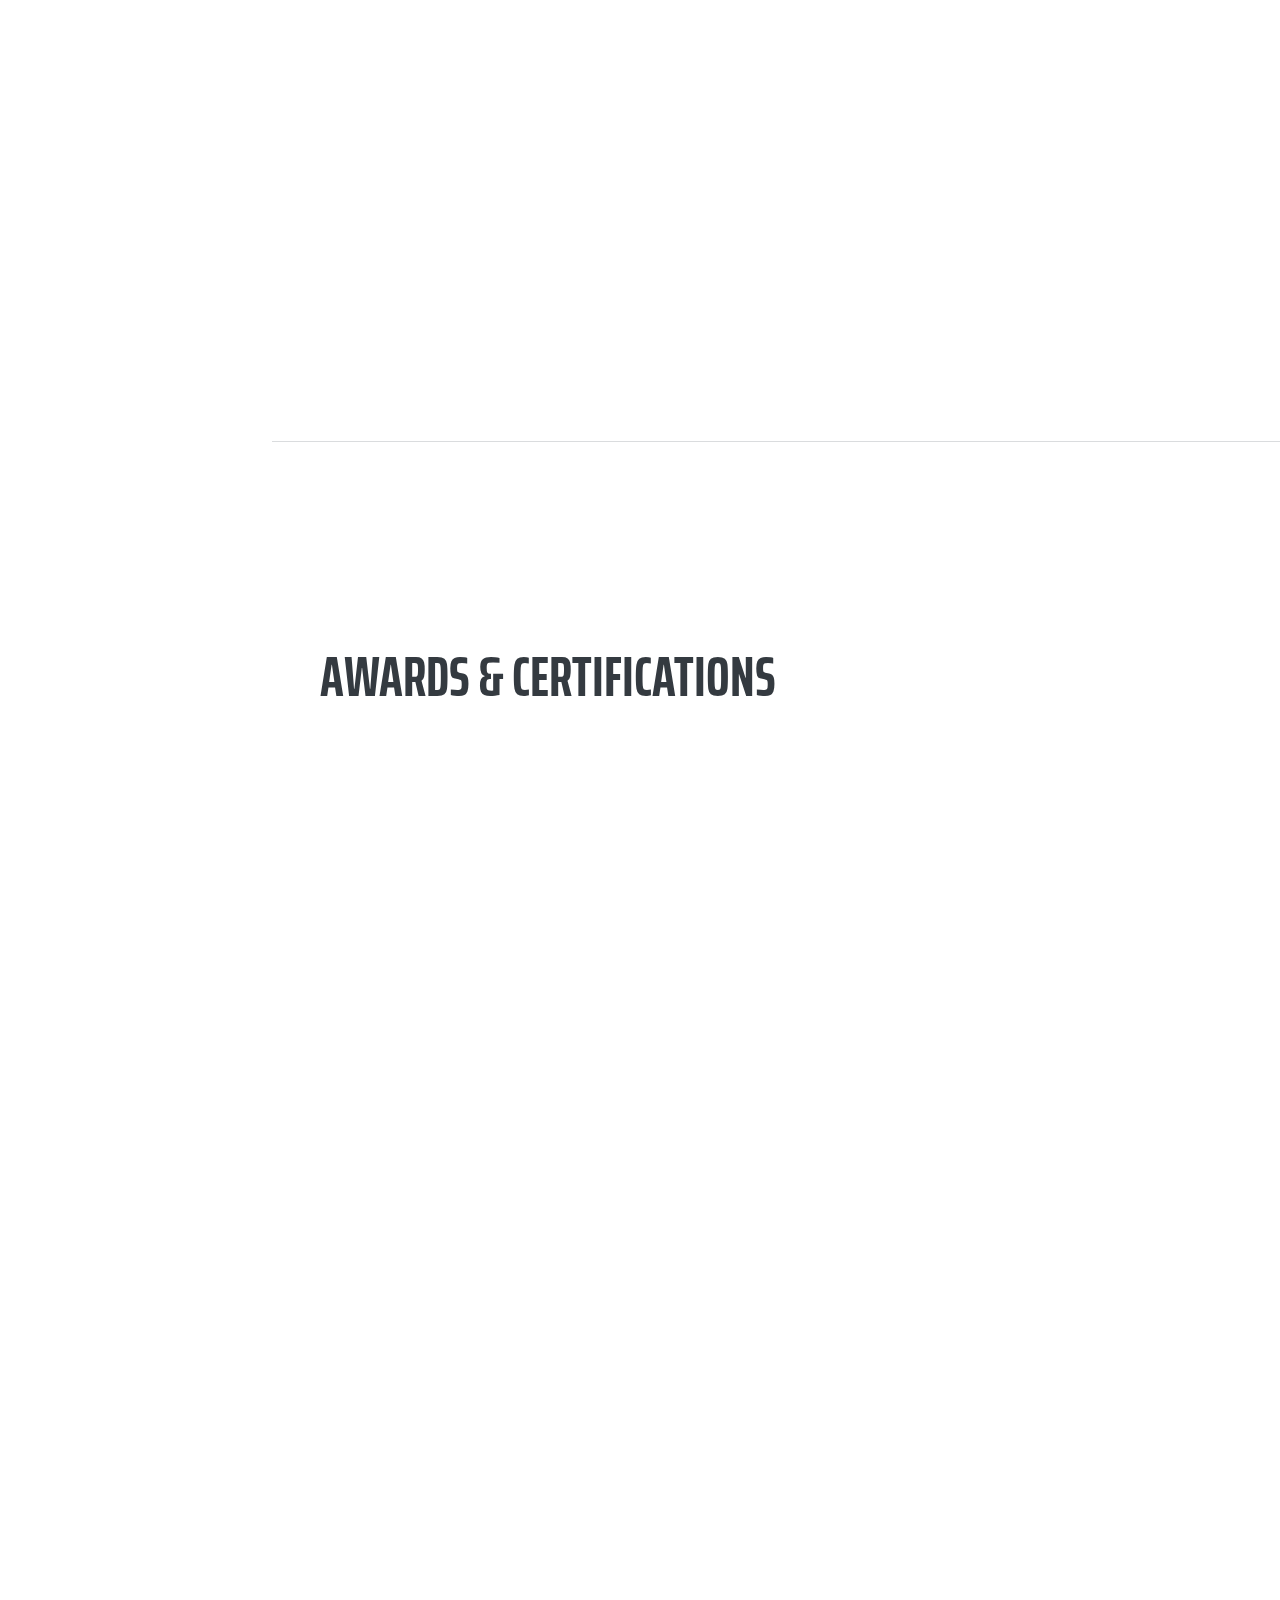
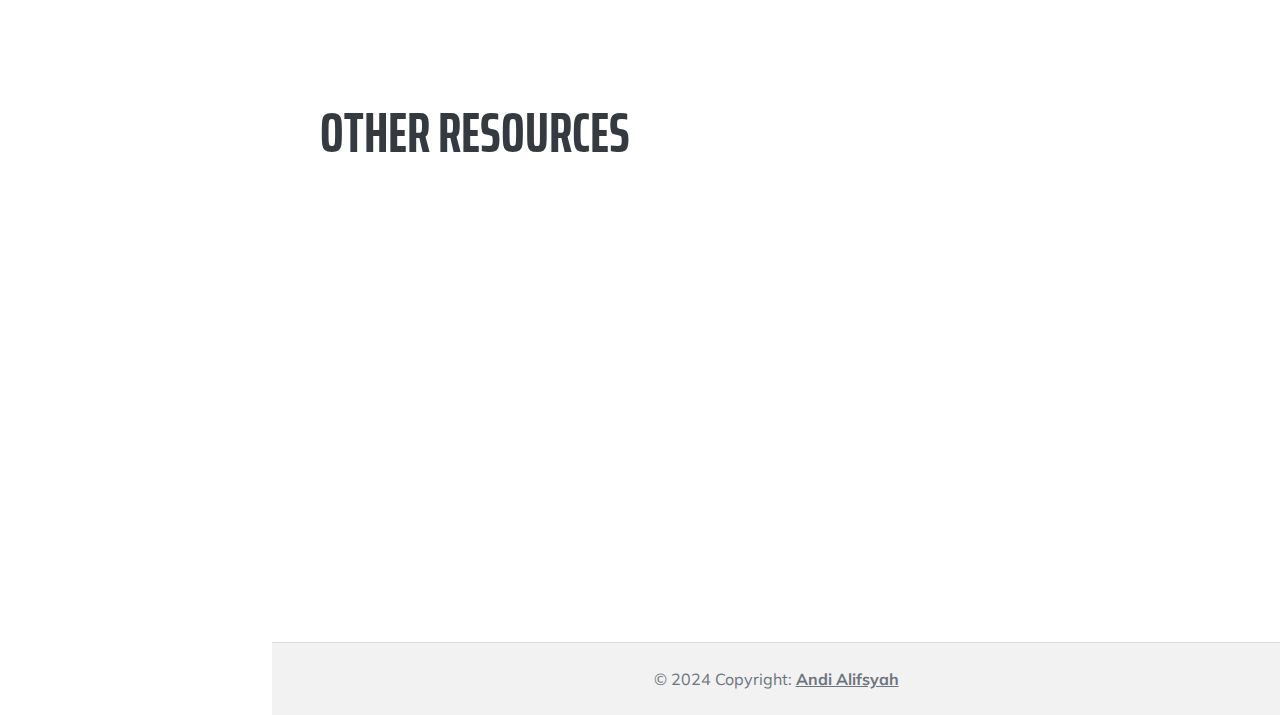
==== commit f35aaf1c: "update feb 2024" ====
--- a/index.html
+++ b/index.html
@@ -92,11 +92,11 @@
                 <h2 class="mb-5">Experience</h2>
                 <div class="d-flex flex-column flex-md-row justify-content-between mb-5" data-aos="zoom-in-right">
                     <div class="flex-grow-1">
-                        <h3 class="mb-0">Backend Engineer</h3>
+                        <h3 class="mb-0">Backend Engineer (Contract-Based Remote)</h3>
                         <div class="subheading mb-3">Ihsan Solusi Informatika, Bandung Indonesia</div>
                         <p>
                             Responsible for developing and maintaining backend system for client. I was assigned to
-                            develop backend service of sharia banking system. The tech stack that was used is Go, GRPC,
+                            develop backend service of sharia banking system. The tech stack that was used is Python, FastAPI, Go, GRPC,
                             Protobuf, Docker, and Oracle Database.
                         </p>
                     </div>
@@ -104,7 +104,7 @@
                 </div>
                 <div class="d-flex flex-column flex-md-row justify-content-between mb-5" data-aos="zoom-in-right">
                     <div class="flex-grow-1">
-                        <h3 class="mb-0">Teaching Assistant for Web Development Course</h3>
+                        <h3 class="mb-0">Teaching Assistant (Part-Time Remote)</h3>
                         <div class="subheading mb-3">PACCMANN, Jakarta Indonesia</div>
                         <p>
                             Responsible for assisting students in learning web development. I was assigned to teach
@@ -112,11 +112,11 @@
                             assignments and exams.
                         </p>
                     </div>
-                    <div class="flex-shrink-0"><span class="text-primary">February 2023 - August 2023</span></div>
-                </div>
-                <div class="d-flex flex-column flex-md-row justify-content-between mb-5" data-aos="zoom-in-right">
-                    <div class="flex-grow-1">
-                        <h3 class="mb-0">Full Stack Web Developer (Contract)</h3>
+                    <div class="flex-shrink-0"><span class="text-primary">February 2023 - Present</span></div>
+                </div>
+                <div class="d-flex flex-column flex-md-row justify-content-between mb-5" data-aos="zoom-in-right">
+                    <div class="flex-grow-1">
+                        <h3 class="mb-0">Full Stack Web Developer (Contract-Based On-Site)</h3>
                         <div class="subheading mb-3">Venturo Pro, Malang Indonesia</div>
                         <p>Responsible for implementing and developing web application for client. I was assigned to
                             develop the project from design, development, and deployment. The project that was developed
@@ -128,7 +128,7 @@
                 </div>
                 <div class="d-flex flex-column flex-md-row justify-content-between mb-5" data-aos="zoom-in-right">
                     <div class="flex-grow-1">
-                        <h3 class="mb-0">Researcher</h3>
+                        <h3 class="mb-0">Researcher (Part-Time Hybrid)</h3>
                         <div class="subheading mb-3">Faculty of Computer Science, Universitas Brawijaya, Malang Indonesia</div>
                         <p>Responsible for research and develop project in Technology Enhanced Learning Laboratory of
                             FILKOM UB. The project that was developed is a chatbot engine. I was assigned to develop the
@@ -140,33 +140,20 @@
                 </div>
                 <div class="d-flex flex-column flex-md-row justify-content-between mb-5" data-aos="zoom-in-right">
                     <div class="flex-grow-1">
-                        <h3 class="mb-0">Mobile Apps Laboratory Assistant</h3>
+                        <h3 class="mb-0">Laboratory Assistant (Full-Time Hybrid)</h3>
                         <div class="subheading mb-3">Faculty of Computer Science, Universitas Brawijaya, Malang Indonesia</div>
-                        <p>Assist lecturer to do practice in laboratory of Mobile Programming courses</p>
-                    </div>
-                    <div class="flex-shrink-0"><span class="text-primary">January 2022 -May 2022</span></div>
-                </div>
-                <div class="d-flex flex-column flex-md-row justify-content-between mb-5" data-aos="zoom-in-right">
-                    <div class="flex-grow-1">
-                        <h3 class="mb-0">Database Laboratory Assistant</h3>
-                        <div class="subheading mb-3">Faculty of Computer Science, Universitas Brawijaya, Malang Indonesia</div>
-                        <p>Assist lecturer to do practice in laboratory of Database Administration course and Basic
-                            Database SQL course</p>
-                    </div>
-                    <div class="flex-shrink-0"><span class="text-primary">January 2021 - January 2022</span></div>
-                </div>
-                <div class="d-flex flex-column flex-md-row justify-content-between mb-5" data-aos="zoom-in-right">
-                    <div class="flex-grow-1">
-                        <h3 class="mb-0">Basic Programming Laboratory Assistant</h3>
-                        <div class="subheading mb-3">Faculty of Computer Science, Universitas Brawijaya, Malang Indonesia</div>
-                        <p>Assist lecturer to do practice in laboratory in Basic Programming course</p>
-                    </div>
-                    <div class="flex-shrink-0"><span class="text-primary">August 2020 - December 2020</span></div>
-                </div>
-                <div class="d-flex flex-column flex-md-row justify-content-between mb-5" data-aos="zoom-in-right">
-                    <div class="flex-grow-1">
-                        <h3 class="mb-0">full stack web developer (Intern)</h3>
-                        <div class="subheading mb-3">Techno Studio, Kendari Indonesia</div>
+                        <ul>
+                            <li>Assist lecturer to do practice in laboratory of Mobile Programming courses</li>
+                            <li>Assist lecturer to do practice in laboratory of Database Administration course and Basic Database SQL course</li>
+                            <li>Assist lecturer to do practice in laboratory of Basic Programming course</li>
+                        </ul>
+                    </div>
+                    <div class="flex-shrink-0"><span class="text-primary">January 2020 - May 2022</span></div>
+                </div>
+                <div class="d-flex flex-column flex-md-row justify-content-between mb-5" data-aos="zoom-in-right">
+                    <div class="flex-grow-1">
+                        <h3 class="mb-0">Full Stack Engineer (Intern On-Site)</h3>
+                        <div class="subheading mb-3">Technos Studio, Kendari Indonesia</div>
                         <p>Develop web-based application from requirement engineering using UML to development using
                             Bootstrap, Laravel, and jQuery</p>
                     </div>
@@ -554,11 +541,11 @@
             <ul class="fa-ul mb-0" data-aos="fade-right">
                 <li>
                     <span class="fa-li"><i class="fas fa-trophy text-warning"></i></span>
-                    The Best Graduate of Computer Science Universitas Brawijaya 2023 
-                </li>
-                <li>
-                    <span class="fa-li"><i class="fas fa-trophy text-warning"></i></span>
-                    The Best Graduate of Information System Study Program, Faculty of Computer Science Universitas Brawijaya 2023 
+                    The Best Graduate of Faculty of Computer Science, Universitas Brawijaya 2023 
+                </li>
+                <li>
+                    <span class="fa-li"><i class="fas fa-trophy text-warning"></i></span>
+                    The Best Graduate of Information System Study Program, Faculty of Computer Science, Universitas Brawijaya 2023 
                 </li>
                 <li>
                     <span class="fa-li"><i class="fas fa-trophy text-warning"></i></span>
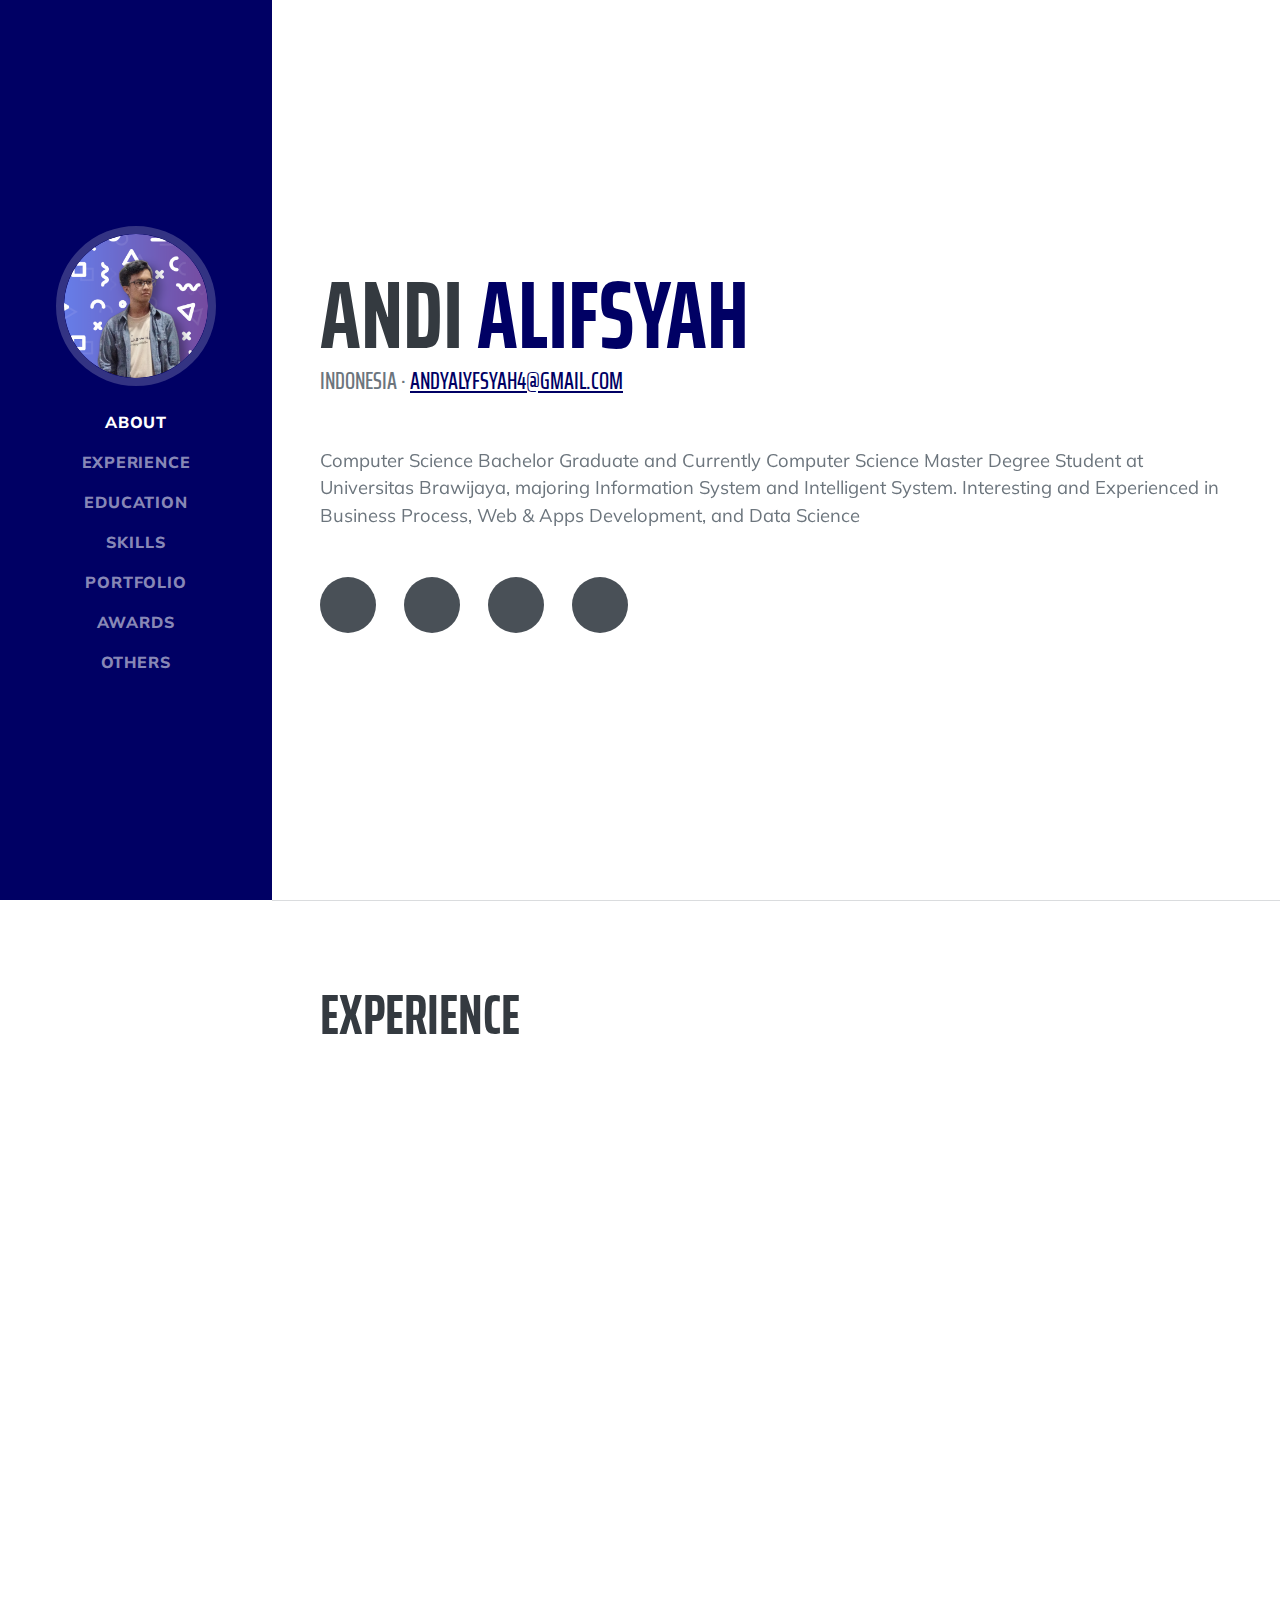
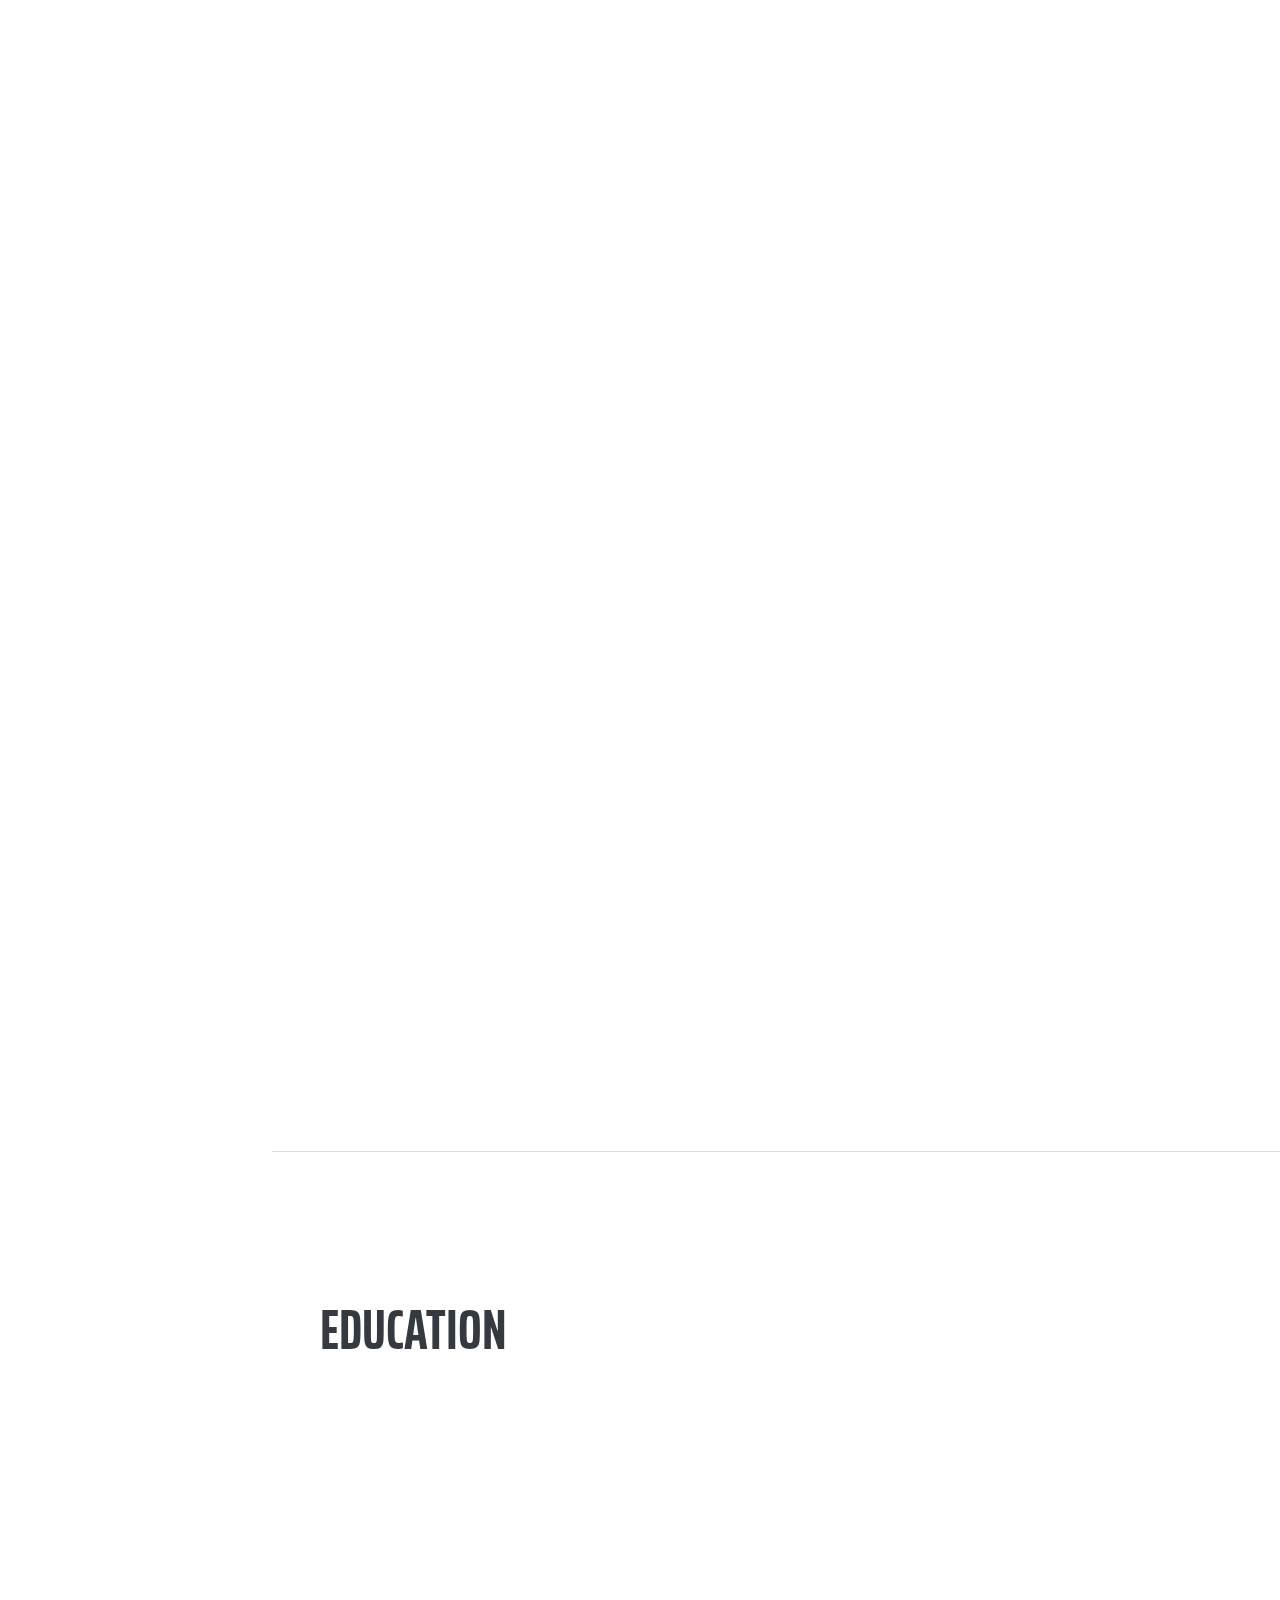
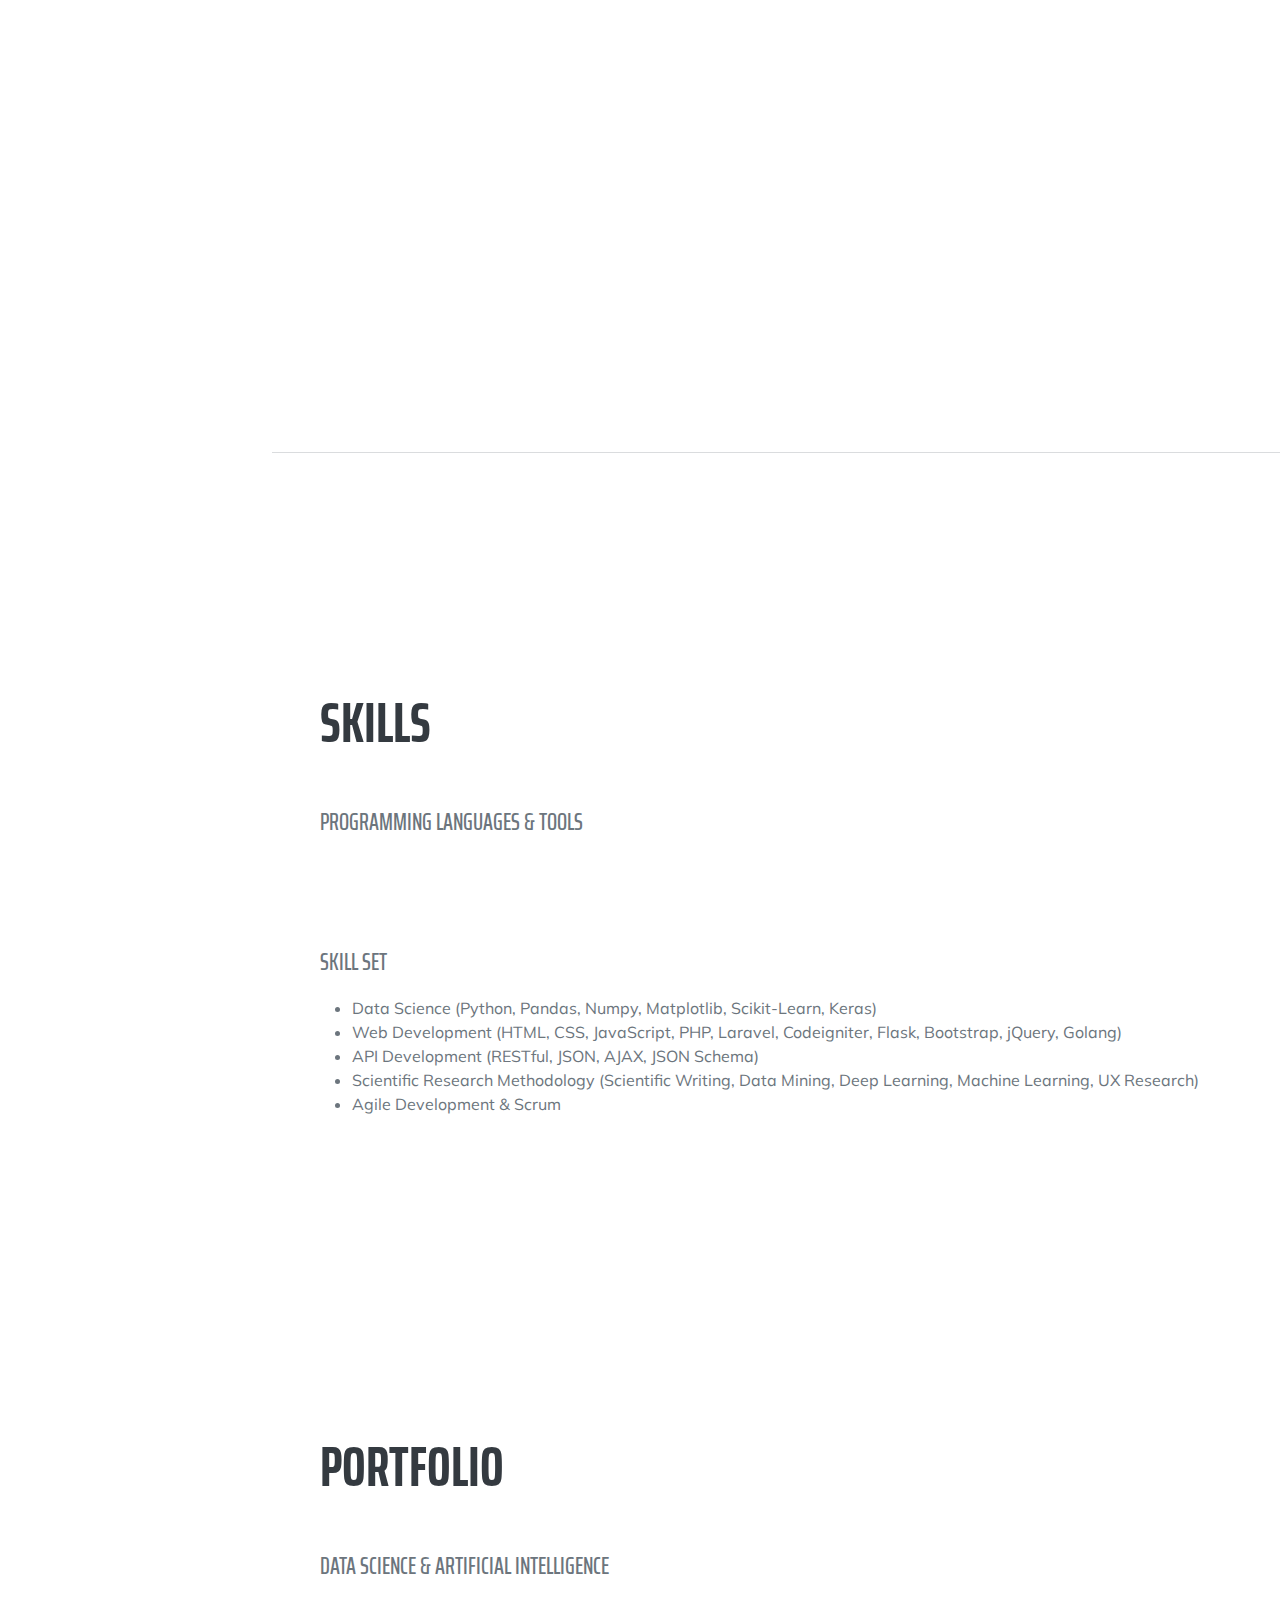
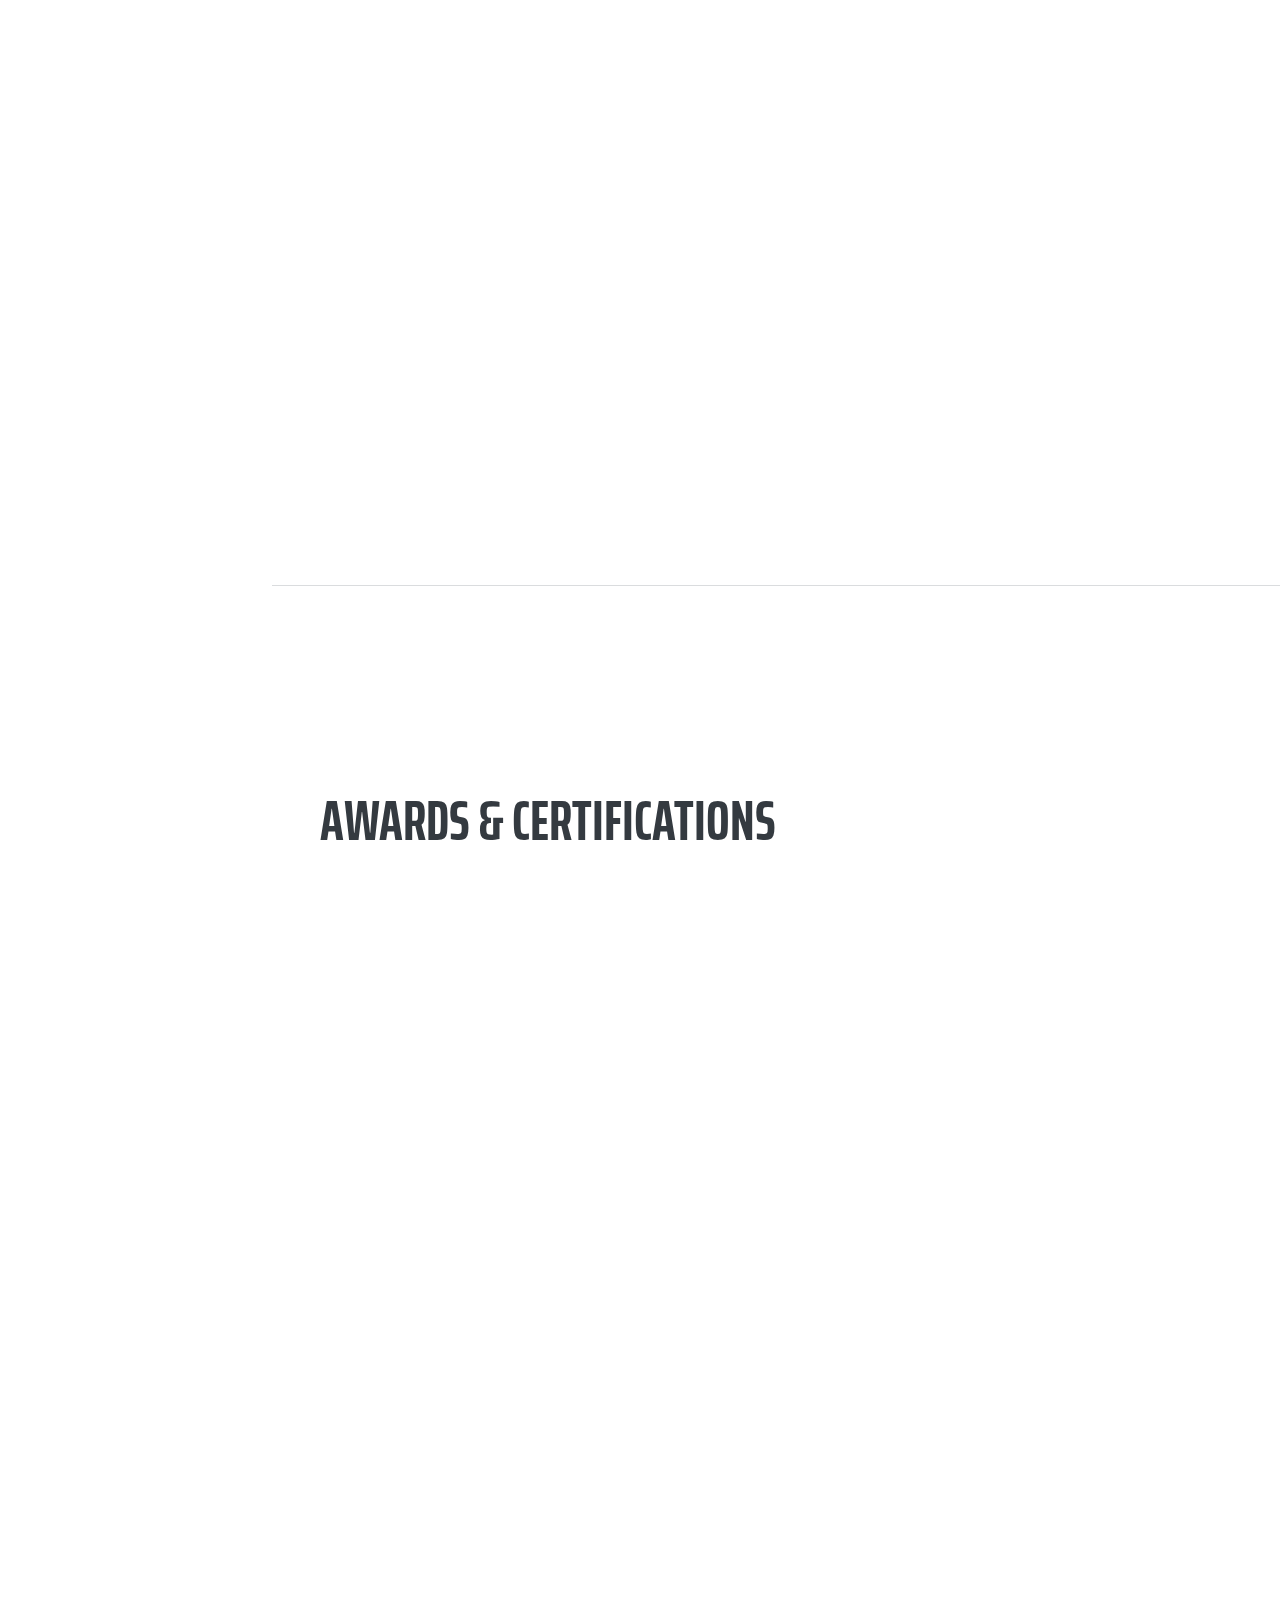
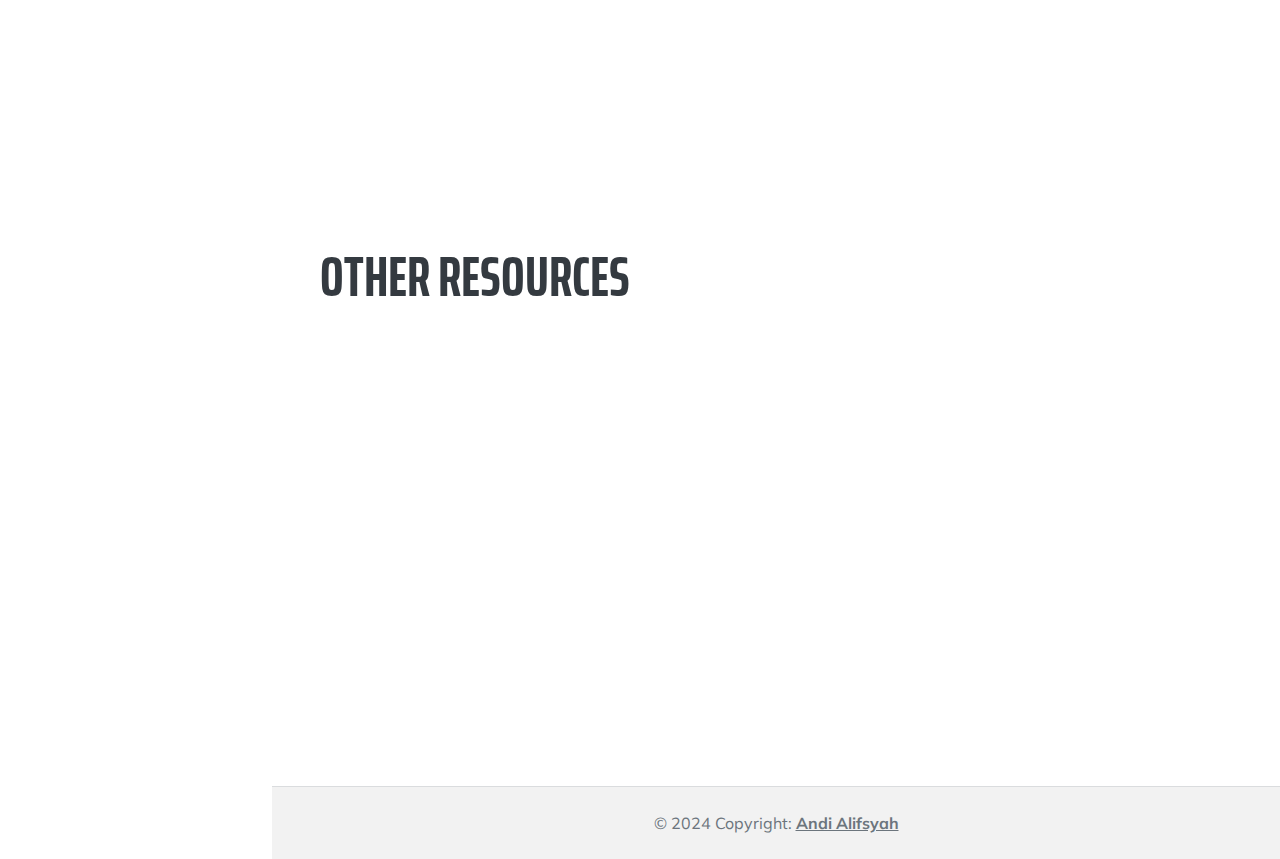
==== commit 3de5c8b2: "update view" ====
--- a/index.html
+++ b/index.html
@@ -74,13 +74,13 @@
                     Brawijaya, majoring Information System and Intelligent System. Interesting and Experienced in Business Process, Web &
                     Apps Development, and Data Science</p>
                 <div class="social-icons">
-                    <a class="social-icon" data-aos="zoom-in-down" href="https://www.linkedin.com/in/andyalyf"><i
+                    <a class="social-icon" data-aos="zoom-in-down" target="_blank" href="https://www.linkedin.com/in/andyalyf"><i
                             class="fab fa-linkedin-in"></i></a>
-                    <a class="social-icon" data-aos="zoom-in-down" href="https://github.com/AndiAlifs"><i
+                    <a class="social-icon" data-aos="zoom-in-down" target="_blank" href="https://github.com/AndiAlifs"><i
                             class="fab fa-github"></i></a>
-                    <a class="social-icon" data-aos="zoom-in-down" href="https://twitter.com/andyalyfsyah"><i
+                    <a class="social-icon" data-aos="zoom-in-down" target="_blank" href="https://twitter.com/andyalyfsyah"><i
                             class="fab fa-twitter"></i></a>
-                    <a class="social-icon" data-aos="zoom-in-down" href="https://www.instagram.com/andi.alifs/"><i
+                    <a class="social-icon" data-aos="zoom-in-down" target="_blank" href="https://www.instagram.com/andi.alifs/"><i
                             class="fab fa-instagram"></i></a>
                 </div>
             </div>
@@ -92,7 +92,8 @@
                 <h2 class="mb-5">Experience</h2>
                 <div class="d-flex flex-column flex-md-row justify-content-between mb-5" data-aos="zoom-in-right">
                     <div class="flex-grow-1">
-                        <h3 class="mb-0">Backend Engineer (Contract-Based Remote)</h3>
+                        <h3 class="mb-0">Backend Engineer</h3>
+                        <div>Contract-Based Remote</div>
                         <div class="subheading mb-3">Ihsan Solusi Informatika, Bandung Indonesia</div>
                         <p>
                             Responsible for developing and maintaining backend system for client. I was assigned to
@@ -104,7 +105,8 @@
                 </div>
                 <div class="d-flex flex-column flex-md-row justify-content-between mb-5" data-aos="zoom-in-right">
                     <div class="flex-grow-1">
-                        <h3 class="mb-0">Teaching Assistant (Part-Time Remote)</h3>
+                        <h3 class="mb-0">Teaching Assistant</h3>
+                        <div>Part-Time Remote</div>
                         <div class="subheading mb-3">PACCMANN, Jakarta Indonesia</div>
                         <p>
                             Responsible for assisting students in learning web development. I was assigned to teach
@@ -116,7 +118,8 @@
                 </div>
                 <div class="d-flex flex-column flex-md-row justify-content-between mb-5" data-aos="zoom-in-right">
                     <div class="flex-grow-1">
-                        <h3 class="mb-0">Full Stack Web Developer (Contract-Based On-Site)</h3>
+                        <h3 class="mb-0">Full Stack Web Developer</h3>
+                        <div>Contract-Based On-Site</div>
                         <div class="subheading mb-3">Venturo Pro, Malang Indonesia</div>
                         <p>Responsible for implementing and developing web application for client. I was assigned to
                             develop the project from design, development, and deployment. The project that was developed
@@ -128,7 +131,8 @@
                 </div>
                 <div class="d-flex flex-column flex-md-row justify-content-between mb-5" data-aos="zoom-in-right">
                     <div class="flex-grow-1">
-                        <h3 class="mb-0">Researcher (Part-Time Hybrid)</h3>
+                        <h3 class="mb-0">Assistant Researcher</h3>
+                        <div>Intern Hybrid</div>
                         <div class="subheading mb-3">Faculty of Computer Science, Universitas Brawijaya, Malang Indonesia</div>
                         <p>Responsible for research and develop project in Technology Enhanced Learning Laboratory of
                             FILKOM UB. The project that was developed is a chatbot engine. I was assigned to develop the
@@ -140,7 +144,8 @@
                 </div>
                 <div class="d-flex flex-column flex-md-row justify-content-between mb-5" data-aos="zoom-in-right">
                     <div class="flex-grow-1">
-                        <h3 class="mb-0">Laboratory Assistant (Full-Time Hybrid)</h3>
+                        <h3 class="mb-0">Laboratory Assistant</h3>
+                        <div>Part-Time Hybrid</div>
                         <div class="subheading mb-3">Faculty of Computer Science, Universitas Brawijaya, Malang Indonesia</div>
                         <ul>
                             <li>Assist lecturer to do practice in laboratory of Mobile Programming courses</li>
@@ -150,9 +155,10 @@
                     </div>
                     <div class="flex-shrink-0"><span class="text-primary">January 2020 - May 2022</span></div>
                 </div>
-                <div class="d-flex flex-column flex-md-row justify-content-between mb-5" data-aos="zoom-in-right">
-                    <div class="flex-grow-1">
-                        <h3 class="mb-0">Full Stack Engineer (Intern On-Site)</h3>
+                <div class="d-flex flex-column flex-lg-row justify-content-between mb-5" data-aos="zoom-in-right">
+                    <div class="flex-grow-1">
+                        <h3 class="mb-0">Full Stack Engineer</h3>
+                        <div>Intern On-Site</div>
                         <div class="subheading mb-3">Technos Studio, Kendari Indonesia</div>
                         <p>Develop web-based application from requirement engineering using UML to development using
                             Bootstrap, Laravel, and jQuery</p>
@@ -616,15 +622,15 @@
             <ul class="fa-ul mb-0" data-aos="fade-right">
                 <li>
                     <span class="fa-li"><i class="fas fa-book text-warning"></i></span>
-                    <a href="assets\CV_AndiAlifsyah.pdf">Curriculum Vitae (Bahasa Indonesia)</a>
+                    <a target="_blank" href="assets\CV_AndiAlifsyah.pdf">Curriculum Vitae (Bahasa Indonesia)</a>
                 </li>
                 <li>
                     <span class="fa-li"><i class="fas fa-book text-warning"></i></span>
-                    <a href="assets\CV_AndiAlifsyahEnglish.pdf">Curriculum Vitae (English)</a>
+                    <a target="_blank" href="assets\CV_AndiAlifsyahEnglish.pdf">Curriculum Vitae (English)</a>
                 </li>
                 <li>
                     <span class="fa-li"><i class="fas fa-book text-warning"></i></span>
-                    <a href="assets\WebPortofolio_AndiAlifsyahDyasham.pdf">Portofolio in Web Development</a>
+                    <a target="_blank" href="assets\WebPortofolio_AndiAlifsyahDyasham.pdf">Portofolio in Web Development</a>
                 </li>
             </ul>
         </div>
